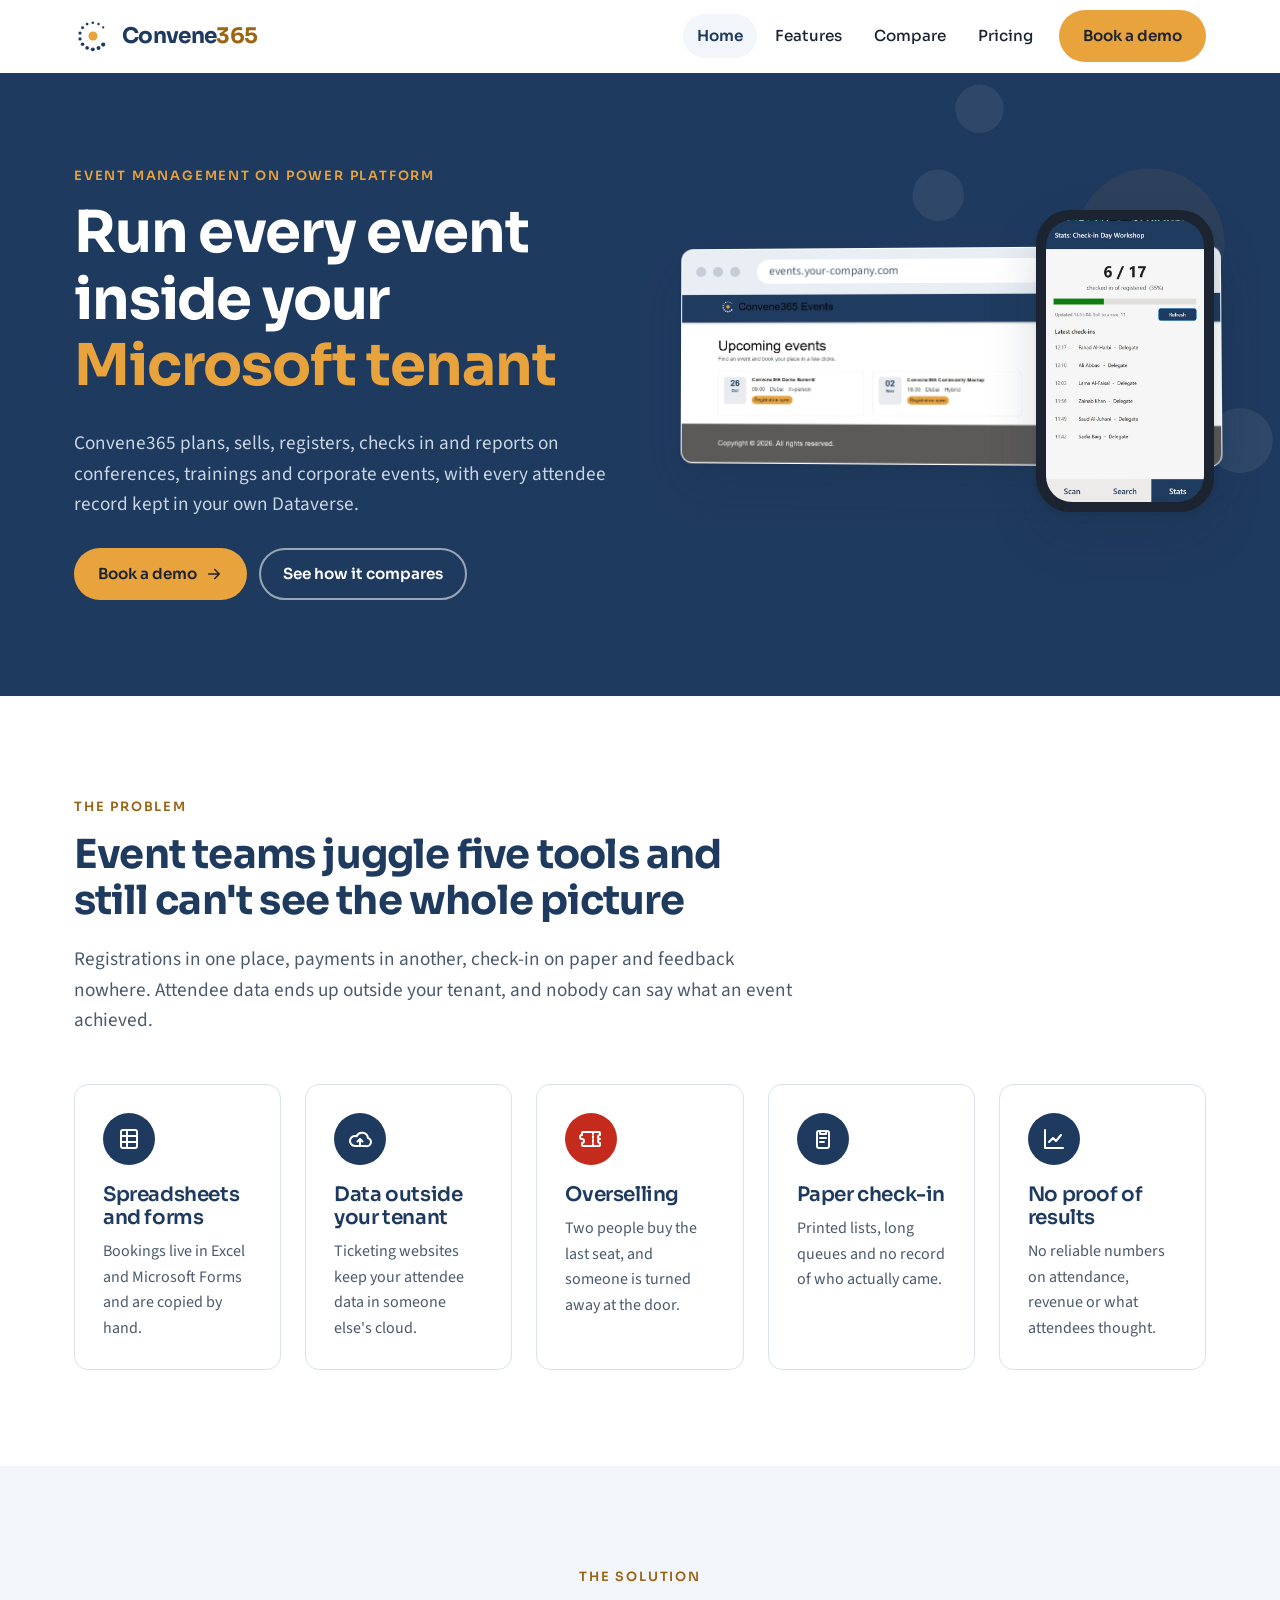
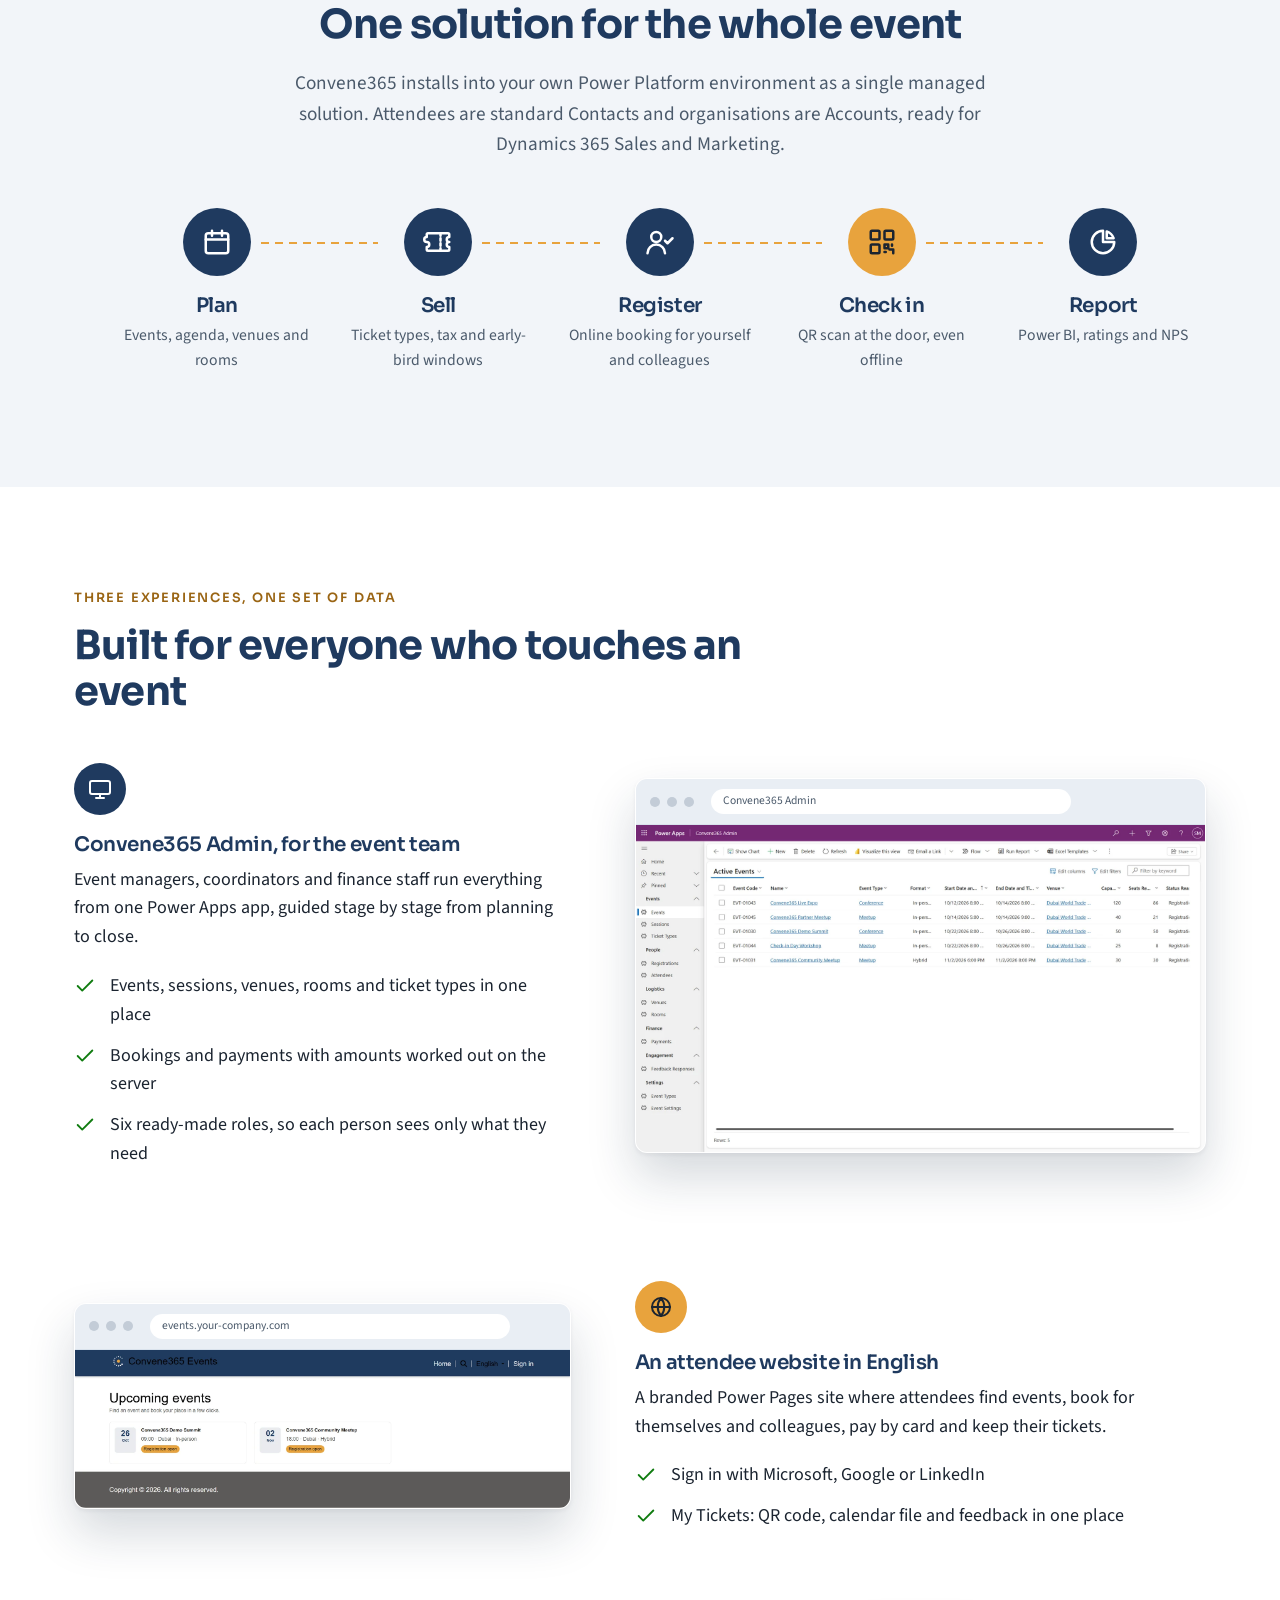
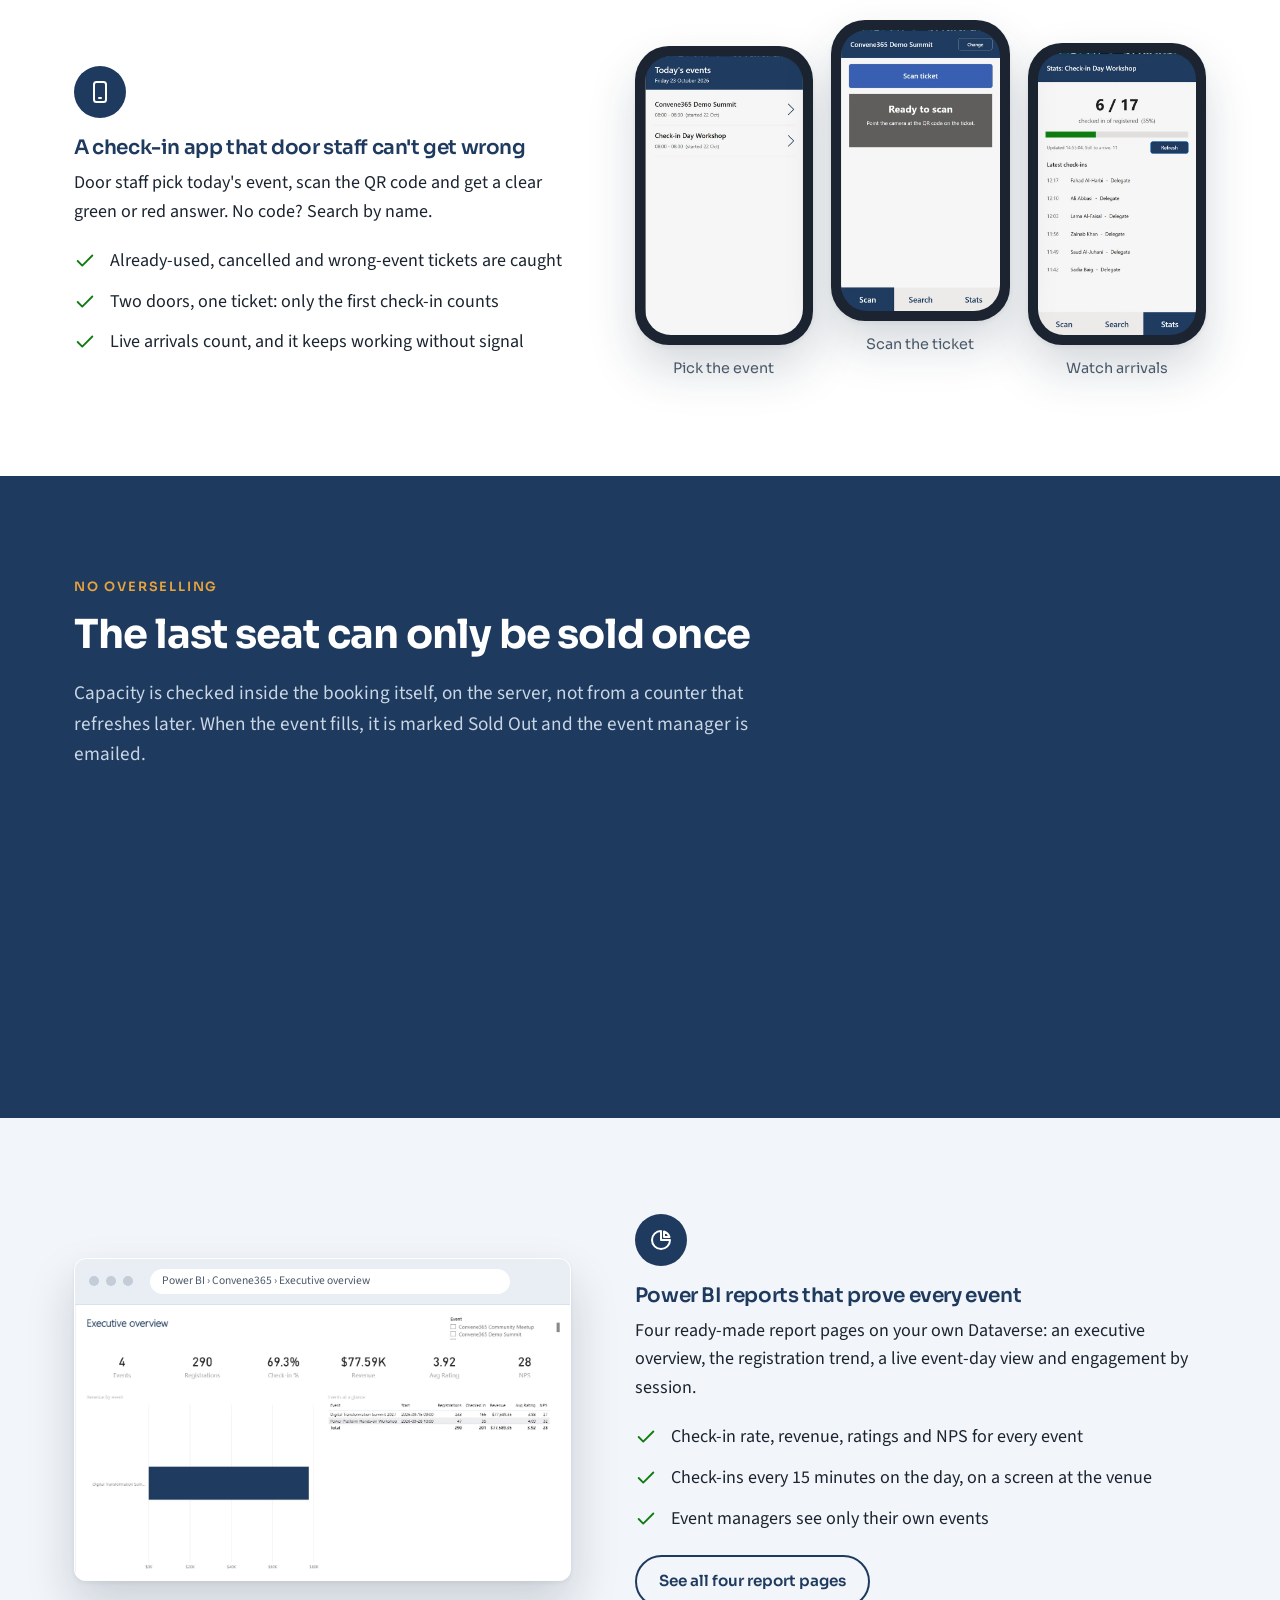
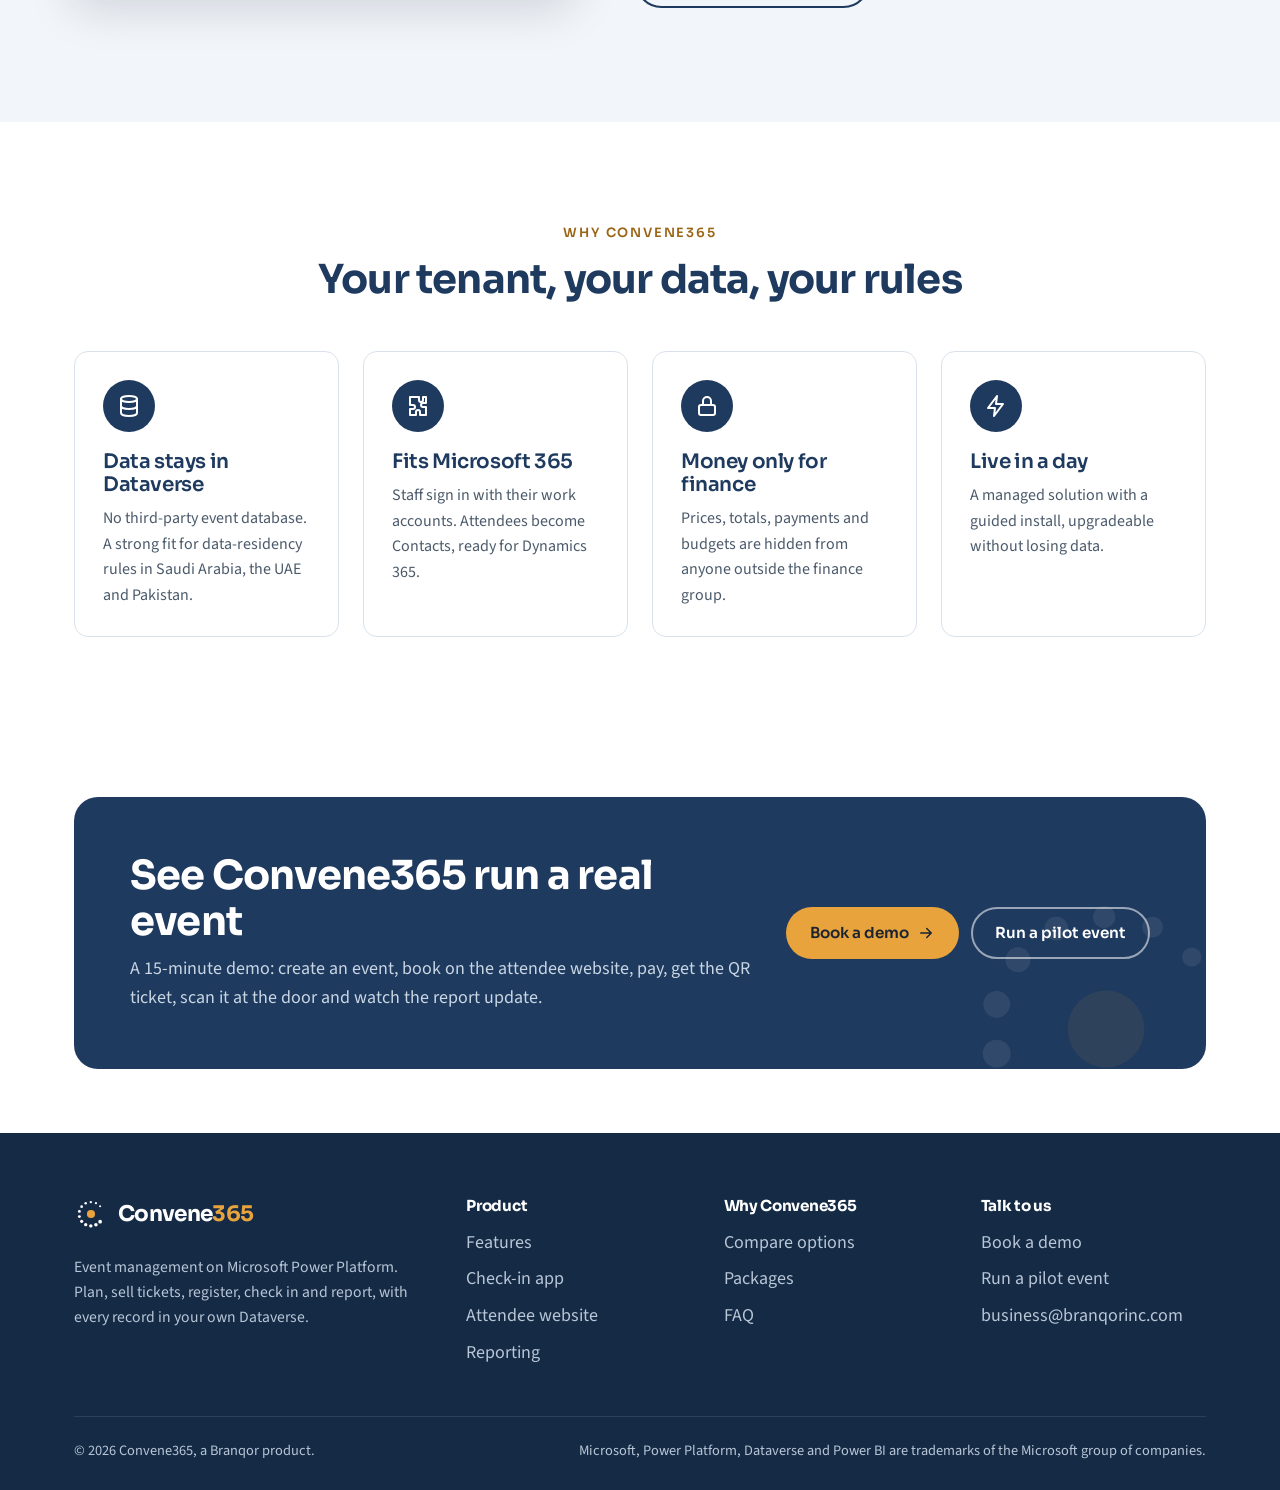
==== index.html @ 9d681a19 "Website created" ====
<!doctype html>
<html lang="en" class="no-js">
<head>
  <meta charset="utf-8">
  <meta name="viewport" content="width=device-width, initial-scale=1">
  <title>Convene365: event management inside your Microsoft tenant</title>
  <meta name="description" content="Plan, sell tickets, register, check in and report on events with Convene365, built on Microsoft Power Platform. Your data stays in your Dataverse.">
  <meta name="theme-color" content="#1F3A5F">
  <meta property="og:title" content="Convene365: event management inside your Microsoft tenant">
  <meta property="og:description" content="Plan, sell tickets, register, check in and report on events with Convene365, built on Microsoft Power Platform. Your data stays in your Dataverse.">
  <meta property="og:type" content="website">
  <meta property="og:image" content="assets/img/screens/portal-home.webp">
  <link rel="icon" href="assets/img/favicon.svg" type="image/svg+xml">
  <link rel="preconnect" href="https://fonts.googleapis.com">
  <link rel="preconnect" href="https://fonts.gstatic.com" crossorigin>
  <link href="https://fonts.googleapis.com/css2?family=Sora:wght@500;600;700&amp;family=Source+Sans+3:ital,wght@0,400;0,600;1,400&amp;display=swap" rel="stylesheet">
  <link rel="stylesheet" href="assets/css/styles.css">
</head>
<body>
  <a class="skip-link" href="#main">Skip to content</a>

  <header class="site-header">
    <div class="container header-inner">
      <a class="brand" href="index.html" aria-label="Convene365 home">
        <img src="assets/img/logo-mark.svg" alt="" width="38" height="38">
        <span class="wordmark">Convene<span>365</span></span>
      </a>
      <button class="nav-toggle" type="button" aria-expanded="false" aria-controls="site-nav" aria-label="Open menu"><svg viewBox="0 0 24 24" fill="none" stroke="currentColor" stroke-width="2" stroke-linecap="round" stroke-linejoin="round" aria-hidden="true" focusable="false"><path d="M4 7h16M4 12h16M4 17h16"/></svg></button>
      <nav class="nav" id="site-nav" aria-label="Main">
        <a href="index.html" aria-current="page">Home</a>
        <a href="features.html">Features</a>
        <a href="compare.html">Compare</a>
        <a href="pricing.html">Pricing</a>
        <a class="btn btn-primary" href="contact.html?topic=demo">Book a demo</a>
      </nav>
    </div>
  </header>

  <main id="main">
    <section class="hero">
      <div class="container hero-grid">
        <div class="reveal">
          <span class="eyebrow">Event management on Power Platform</span>
          <h1>Run every event inside your <em>Microsoft tenant</em></h1>
          <p class="lead">Convene365 plans, sells, registers, checks in and reports on conferences, trainings and corporate events, with every attendee record kept in your own Dataverse.</p>
          <div class="hero-actions">
            <a class="btn btn-primary" href="contact.html?topic=demo">Book a demo <svg viewBox="0 0 24 24" fill="none" stroke="currentColor" stroke-width="2" stroke-linecap="round" stroke-linejoin="round" aria-hidden="true" focusable="false"><path d="M5 12h14M13 6l6 6-6 6"/></svg></a>
            <a class="btn btn-ghost" href="compare.html">See how it compares</a>
          </div>
        </div>
        <div class="hero-visual reveal reveal-delay-2">
          <div class="frame-browser ">
          <div class="bar" aria-hidden="true"><i></i><i></i><i></i><span>events.your-company.com</span></div>
          <img src="assets/img/screens/portal-home.webp" alt="The Convene365 attendee website listing upcoming events with Registration open badges" width="1600" height="511" loading="eager">
        </div>
          <div class="frame-phone "><img src="assets/img/screens/checkin-stats.webp" alt="The Convene365 Check-in app showing 6 of 17 attendees checked in and the latest arrivals" width="560" height="998" loading="eager"></div>
        </div>
      </div>
    </section>

    <section class="section">
      <div class="container">
        <div class="section-head">
          <span class="eyebrow">The problem</span>
          <h2>Event teams juggle five tools and still can't see the whole picture</h2>
          <p class="lead">Registrations in one place, payments in another, check-in on paper and feedback nowhere. Attendee data ends up outside your tenant, and nobody can say what an event achieved.</p>
        </div>
        <div class="grid grid-5">
          <article class="card reveal"><span class="icon "><svg viewBox="0 0 24 24" fill="none" stroke="currentColor" stroke-width="2" stroke-linecap="round" stroke-linejoin="round" aria-hidden="true" focusable="false"><rect x="4" y="3" width="16" height="18" rx="2"/><path d="M4 9h16M4 15h16M10 3v18"/></svg></span><h3>Spreadsheets and forms</h3><p>Bookings live in Excel and Microsoft Forms and are copied by hand.</p></article>
          <article class="card reveal reveal-delay-1"><span class="icon "><svg viewBox="0 0 24 24" fill="none" stroke="currentColor" stroke-width="2" stroke-linecap="round" stroke-linejoin="round" aria-hidden="true" focusable="false"><path d="M17.5 19H7a5 5 0 1 1 1.6-9.74A6 6 0 0 1 20 11a4 4 0 0 1-2.5 8z"/><path d="M12 12v6M9.5 14.5 12 12l2.5 2.5"/></svg></span><h3>Data outside your tenant</h3><p>Ticketing websites keep your attendee data in someone else's cloud.</p></article>
          <article class="card is-alert reveal reveal-delay-2"><span class="icon "><svg viewBox="0 0 24 24" fill="none" stroke="currentColor" stroke-width="2" stroke-linecap="round" stroke-linejoin="round" aria-hidden="true" focusable="false"><path d="M3 8a2 2 0 0 0 0 4v0a2 2 0 0 1 0 4v2a1 1 0 0 0 1 1h16a1 1 0 0 0 1-1v-2a2 2 0 0 1 0-4 2 2 0 0 1 0-4V6a1 1 0 0 0-1-1H4a1 1 0 0 0-1 1z"/><path d="M14 5v14" stroke-dasharray="2 2"/></svg></span><h3>Overselling</h3><p>Two people buy the last seat, and someone is turned away at the door.</p></article>
          <article class="card reveal reveal-delay-3"><span class="icon "><svg viewBox="0 0 24 24" fill="none" stroke="currentColor" stroke-width="2" stroke-linecap="round" stroke-linejoin="round" aria-hidden="true" focusable="false"><rect x="6" y="4" width="12" height="17" rx="2"/><path d="M9 4h6v3H9zM9 11h6M9 15h4"/></svg></span><h3>Paper check-in</h3><p>Printed lists, long queues and no record of who actually came.</p></article>
          <article class="card reveal reveal-delay-4"><span class="icon "><svg viewBox="0 0 24 24" fill="none" stroke="currentColor" stroke-width="2" stroke-linecap="round" stroke-linejoin="round" aria-hidden="true" focusable="false"><path d="M3 3v18h18"/><path d="m7 15 4-4 3 3 5-6"/></svg></span><h3>No proof of results</h3><p>No reliable numbers on attendance, revenue or what attendees thought.</p></article>
        </div>
      </div>
    </section>

    <section class="section section-soft">
      <div class="container">
        <div class="section-head center">
          <span class="eyebrow">The solution</span>
          <h2>One solution for the whole event</h2>
          <p class="lead">Convene365 installs into your own Power Platform environment as a single managed solution. Attendees are standard Contacts and organisations are Accounts, ready for Dynamics 365 Sales and Marketing.</p>
        </div>
        <ol class="lifecycle">
          <li class="reveal"><span class="icon "><svg viewBox="0 0 24 24" fill="none" stroke="currentColor" stroke-width="2" stroke-linecap="round" stroke-linejoin="round" aria-hidden="true" focusable="false"><rect x="3" y="5" width="18" height="16" rx="2"/><path d="M3 10h18M8 3v4M16 3v4"/></svg></span><h3>Plan</h3><p>Events, agenda, venues and rooms</p></li>
          <li class="reveal reveal-delay-1"><span class="icon "><svg viewBox="0 0 24 24" fill="none" stroke="currentColor" stroke-width="2" stroke-linecap="round" stroke-linejoin="round" aria-hidden="true" focusable="false"><path d="M3 8a2 2 0 0 0 0 4v0a2 2 0 0 1 0 4v2a1 1 0 0 0 1 1h16a1 1 0 0 0 1-1v-2a2 2 0 0 1 0-4 2 2 0 0 1 0-4V6a1 1 0 0 0-1-1H4a1 1 0 0 0-1 1z"/><path d="M14 5v14" stroke-dasharray="2 2"/></svg></span><h3>Sell</h3><p>Ticket types, tax and early-bird windows</p></li>
          <li class="reveal reveal-delay-2"><span class="icon "><svg viewBox="0 0 24 24" fill="none" stroke="currentColor" stroke-width="2" stroke-linecap="round" stroke-linejoin="round" aria-hidden="true" focusable="false"><circle cx="9" cy="8" r="4"/><path d="M2 21a7 7 0 0 1 14 0M16 11l2 2 4-4"/></svg></span><h3>Register</h3><p>Online booking for yourself and colleagues</p></li>
          <li class="is-key reveal reveal-delay-3"><span class="icon "><svg viewBox="0 0 24 24" fill="none" stroke="currentColor" stroke-width="2" stroke-linecap="round" stroke-linejoin="round" aria-hidden="true" focusable="false"><rect x="3" y="3" width="7" height="7" rx="1"/><rect x="14" y="3" width="7" height="7" rx="1"/><rect x="3" y="14" width="7" height="7" rx="1"/><path d="M14 14h3v3h-3zM20 14v1M14 20h1M18 18h3v3"/></svg></span><h3>Check in</h3><p>QR scan at the door, even offline</p></li>
          <li class="reveal reveal-delay-4"><span class="icon "><svg viewBox="0 0 24 24" fill="none" stroke="currentColor" stroke-width="2" stroke-linecap="round" stroke-linejoin="round" aria-hidden="true" focusable="false"><path d="M21 12A9 9 0 1 1 12 3v9z"/><path d="M15 3.5A9 9 0 0 1 20.5 9H15z"/></svg></span><h3>Report</h3><p>Power BI, ratings and NPS</p></li>
        </ol>
      </div>
    </section>

    <section class="section">
      <div class="container">
        <div class="section-head">
          <span class="eyebrow">Three experiences, one set of data</span>
          <h2>Built for everyone who touches an event</h2>
        </div>

        <div class="split">
          <div class="reveal">
            <span class="icon "><svg viewBox="0 0 24 24" fill="none" stroke="currentColor" stroke-width="2" stroke-linecap="round" stroke-linejoin="round" aria-hidden="true" focusable="false"><rect x="2" y="4" width="20" height="13" rx="2"/><path d="M8 21h8M12 17v4"/></svg></span>
            <h3>Convene365 Admin, for the event team</h3>
            <p>Event managers, coordinators and finance staff run everything from one Power Apps app, guided stage by stage from planning to close.</p>
            <ul class="checks"><li><svg viewBox="0 0 24 24" fill="none" stroke="currentColor" stroke-width="2" stroke-linecap="round" stroke-linejoin="round" aria-hidden="true" focusable="false"><path d="M20 6 9 17l-5-5"/></svg><span>Events, sessions, venues, rooms and ticket types in one place</span></li><li><svg viewBox="0 0 24 24" fill="none" stroke="currentColor" stroke-width="2" stroke-linecap="round" stroke-linejoin="round" aria-hidden="true" focusable="false"><path d="M20 6 9 17l-5-5"/></svg><span>Bookings and payments with amounts worked out on the server</span></li><li><svg viewBox="0 0 24 24" fill="none" stroke="currentColor" stroke-width="2" stroke-linecap="round" stroke-linejoin="round" aria-hidden="true" focusable="false"><path d="M20 6 9 17l-5-5"/></svg><span>Six ready-made roles, so each person sees only what they need</span></li></ul>
          </div>
          <div class="reveal reveal-delay-2">
            <div class="frame-browser ">
          <div class="bar" aria-hidden="true"><i></i><i></i><i></i><span>Convene365 Admin</span></div>
          <img src="assets/img/screens/admin-events.webp" alt="The Convene365 Admin app listing active events with capacity and seats remaining" width="1600" height="920" loading="lazy">
        </div>
          </div>
        </div>

        <div class="split reverse">
          <div class="reveal">
            <span class="icon amber"><svg viewBox="0 0 24 24" fill="none" stroke="currentColor" stroke-width="2" stroke-linecap="round" stroke-linejoin="round" aria-hidden="true" focusable="false"><circle cx="12" cy="12" r="9"/><path d="M3 12h18M12 3a14 14 0 0 1 0 18M12 3a14 14 0 0 0 0 18"/></svg></span>
            <h3>An attendee website in English</h3>
            <p>A branded Power Pages site where attendees find events, book for themselves and colleagues, pay by card and keep their tickets.</p>
            <ul class="checks"><li><svg viewBox="0 0 24 24" fill="none" stroke="currentColor" stroke-width="2" stroke-linecap="round" stroke-linejoin="round" aria-hidden="true" focusable="false"><path d="M20 6 9 17l-5-5"/></svg><span>Sign in with Microsoft, Google or LinkedIn</span></li><li><svg viewBox="0 0 24 24" fill="none" stroke="currentColor" stroke-width="2" stroke-linecap="round" stroke-linejoin="round" aria-hidden="true" focusable="false"><path d="M20 6 9 17l-5-5"/></svg><span>My Tickets: QR code, calendar file and feedback in one place</span></li></ul>
          </div>
          <div class="reveal reveal-delay-2">
            <div class="frame-browser ">
          <div class="bar" aria-hidden="true"><i></i><i></i><i></i><span>events.your-company.com</span></div>
          <img src="assets/img/screens/portal-home.webp" alt="The attendee website home page listing the Convene365 Demo Summit and Community Meetup" width="1600" height="511" loading="lazy">
        </div>
          </div>
        </div>

        <div class="split">
          <div class="reveal">
            <span class="icon "><svg viewBox="0 0 24 24" fill="none" stroke="currentColor" stroke-width="2" stroke-linecap="round" stroke-linejoin="round" aria-hidden="true" focusable="false"><rect x="6" y="2" width="12" height="20" rx="2.5"/><path d="M11 18h2"/></svg></span>
            <h3>A check-in app that door staff can't get wrong</h3>
            <p>Door staff pick today's event, scan the QR code and get a clear green or red answer. No code? Search by name.</p>
            <ul class="checks"><li><svg viewBox="0 0 24 24" fill="none" stroke="currentColor" stroke-width="2" stroke-linecap="round" stroke-linejoin="round" aria-hidden="true" focusable="false"><path d="M20 6 9 17l-5-5"/></svg><span>Already-used, cancelled and wrong-event tickets are caught</span></li><li><svg viewBox="0 0 24 24" fill="none" stroke="currentColor" stroke-width="2" stroke-linecap="round" stroke-linejoin="round" aria-hidden="true" focusable="false"><path d="M20 6 9 17l-5-5"/></svg><span>Two doors, one ticket: only the first check-in counts</span></li><li><svg viewBox="0 0 24 24" fill="none" stroke="currentColor" stroke-width="2" stroke-linecap="round" stroke-linejoin="round" aria-hidden="true" focusable="false"><path d="M20 6 9 17l-5-5"/></svg><span>Live arrivals count, and it keeps working without signal</span></li></ul>
          </div>
          <div class="phones reveal reveal-delay-2">
            <figure><div class="frame-phone "><img src="assets/img/screens/checkin-events.webp" alt="Choosing today's event in the Check-in app" width="560" height="987" loading="lazy"></div><figcaption>Pick the event</figcaption></figure>
            <figure><div class="frame-phone "><img src="assets/img/screens/checkin-scan.webp" alt="The Check-in app ready to scan a ticket" width="560" height="995" loading="lazy"></div><figcaption>Scan the ticket</figcaption></figure>
            <figure><div class="frame-phone "><img src="assets/img/screens/checkin-stats.webp" alt="Live check-in statistics in the Check-in app" width="560" height="998" loading="lazy"></div><figcaption>Watch arrivals</figcaption></figure>
          </div>
        </div>
      </div>
    </section>

    <section class="section section-dark">
      <div class="container">
        <div class="section-head">
          <span class="eyebrow">No overselling</span>
          <h2>The last seat can only be sold once</h2>
          <p class="lead">Capacity is checked inside the booking itself, on the server, not from a counter that refreshes later. When the event fills, it is marked Sold Out and the event manager is emailed.</p>
        </div>
        <div class="proof reveal">
          <div class="stat-box stat-in"><span class="num">8</span><span class="lbl">people booking the same last seat at once</span></div>
          <div class="proof-arrow" aria-hidden="true"><svg viewBox="0 0 24 24" fill="none" stroke="currentColor" stroke-width="2" stroke-linecap="round" stroke-linejoin="round" aria-hidden="true" focusable="false"><path d="M5 12h14M13 6l6 6-6 6"/></svg></div>
          <div class="stat-box stat-out"><span class="num">1</span><span class="lbl">booking accepted. The other seven see "Sold out"</span></div>
          <div>
            <ul class="checks"><li><svg viewBox="0 0 24 24" fill="none" stroke="currentColor" stroke-width="2" stroke-linecap="round" stroke-linejoin="round" aria-hidden="true" focusable="false"><path d="M20 6 9 17l-5-5"/></svg><span>Event capacity and ticket-type limits both apply</span></li><li><svg viewBox="0 0 24 24" fill="none" stroke="currentColor" stroke-width="2" stroke-linecap="round" stroke-linejoin="round" aria-hidden="true" focusable="false"><path d="M20 6 9 17l-5-5"/></svg><span>Prices are calculated on the server, never in the browser</span></li><li><svg viewBox="0 0 24 24" fill="none" stroke="currentColor" stroke-width="2" stroke-linecap="round" stroke-linejoin="round" aria-hidden="true" focusable="false"><path d="M20 6 9 17l-5-5"/></svg><span>Card payments are confirmed with Stripe before a booking is</span></li></ul>
            <p class="note">Tested live: 8 parallel bookings for a one-seat event, 4 rounds, exactly 1 accepted each round.</p>
          </div>
        </div>
      </div>
    </section>

    <section class="section section-soft">
      <div class="container">
        <div class="split reverse">
          <div class="reveal">
            <span class="icon"><svg viewBox="0 0 24 24" fill="none" stroke="currentColor" stroke-width="2" stroke-linecap="round" stroke-linejoin="round" aria-hidden="true" focusable="false"><path d="M21 12A9 9 0 1 1 12 3v9z"/><path d="M15 3.5A9 9 0 0 1 20.5 9H15z"/></svg></span>
            <h3>Power BI reports that prove every event</h3>
            <p>Four ready-made report pages on your own Dataverse: an executive overview, the registration trend, a live event-day view and engagement by session.</p>
            <ul class="checks"><li><svg viewBox="0 0 24 24" fill="none" stroke="currentColor" stroke-width="2" stroke-linecap="round" stroke-linejoin="round" aria-hidden="true" focusable="false"><path d="M20 6 9 17l-5-5"/></svg><span>Check-in rate, revenue, ratings and NPS for every event</span></li><li><svg viewBox="0 0 24 24" fill="none" stroke="currentColor" stroke-width="2" stroke-linecap="round" stroke-linejoin="round" aria-hidden="true" focusable="false"><path d="M20 6 9 17l-5-5"/></svg><span>Check-ins every 15 minutes on the day, on a screen at the venue</span></li><li><svg viewBox="0 0 24 24" fill="none" stroke="currentColor" stroke-width="2" stroke-linecap="round" stroke-linejoin="round" aria-hidden="true" focusable="false"><path d="M20 6 9 17l-5-5"/></svg><span>Event managers see only their own events</span></li></ul>
            <p style="margin-top:22px"><a class="btn btn-outline" href="features.html#reporting">See all four report pages</a></p>
          </div>
          <div class="reveal reveal-delay-2">
            <div class="frame-browser">
              <div class="bar" aria-hidden="true"><i></i><i></i><i></i><span>Power BI › Convene365 › Executive overview</span></div>
              <img src="assets/img/screens/pbi-overview.webp" alt="Power BI executive overview: 4 events, 290 registrations, 69.3% checked in, $77.59K revenue, average rating 3.92 and NPS 28" width="1350" height="751" loading="lazy">
            </div>
          </div>
        </div>
      </div>
    </section>

    <section class="section">
      <div class="container">
        <div class="section-head center">
          <span class="eyebrow">Why Convene365</span>
          <h2>Your tenant, your data, your rules</h2>
        </div>
        <div class="grid grid-4">
          <article class="card reveal"><span class="icon "><svg viewBox="0 0 24 24" fill="none" stroke="currentColor" stroke-width="2" stroke-linecap="round" stroke-linejoin="round" aria-hidden="true" focusable="false"><ellipse cx="12" cy="5" rx="8" ry="3"/><path d="M4 5v14c0 1.7 3.6 3 8 3s8-1.3 8-3V5M4 12c0 1.7 3.6 3 8 3s8-1.3 8-3"/></svg></span><h3>Data stays in Dataverse</h3><p>No third-party event database. A strong fit for data-residency rules in Saudi Arabia, the UAE and Pakistan.</p></article>
          <article class="card reveal reveal-delay-1"><span class="icon "><svg viewBox="0 0 24 24" fill="none" stroke="currentColor" stroke-width="2" stroke-linecap="round" stroke-linejoin="round" aria-hidden="true" focusable="false"><path d="M9 3h4v3a2 2 0 1 0 4 0V3h3v6h-3a2 2 0 1 0 0 4h3v8h-6v-3a2 2 0 1 0-4 0v3H4v-6h3a2 2 0 1 0 0-4H4V3z"/></svg></span><h3>Fits Microsoft 365</h3><p>Staff sign in with their work accounts. Attendees become Contacts, ready for Dynamics 365.</p></article>
          <article class="card reveal reveal-delay-2"><span class="icon "><svg viewBox="0 0 24 24" fill="none" stroke="currentColor" stroke-width="2" stroke-linecap="round" stroke-linejoin="round" aria-hidden="true" focusable="false"><rect x="4" y="11" width="16" height="10" rx="2"/><path d="M8 11V7a4 4 0 0 1 8 0v4"/></svg></span><h3>Money only for finance</h3><p>Prices, totals, payments and budgets are hidden from anyone outside the finance group.</p></article>
          <article class="card reveal reveal-delay-3"><span class="icon "><svg viewBox="0 0 24 24" fill="none" stroke="currentColor" stroke-width="2" stroke-linecap="round" stroke-linejoin="round" aria-hidden="true" focusable="false"><path d="M13 2 4 14h7l-1 8 9-12h-7z"/></svg></span><h3>Live in a day</h3><p>A managed solution with a guided install, upgradeable without losing data.</p></article>
        </div>
      </div>
    </section>

    <section class="section-sm">
      <div class="container">
        <div class="cta-band reveal">
          <div>
            <h2>See Convene365 run a real event</h2>
            <p>A 15-minute demo: create an event, book on the attendee website, pay, get the QR ticket, scan it at the door and watch the report update.</p>
          </div>
          <div class="actions">
            <a class="btn btn-primary" href="contact.html?topic=demo">Book a demo <svg viewBox="0 0 24 24" fill="none" stroke="currentColor" stroke-width="2" stroke-linecap="round" stroke-linejoin="round" aria-hidden="true" focusable="false"><path d="M5 12h14M13 6l6 6-6 6"/></svg></a>
            <a class="btn btn-ghost" href="contact.html?topic=pilot">Run a pilot event</a>
          </div>
        </div>
      </div>
    </section>

  </main>

  <footer class="site-footer">
    <div class="container">
      <div class="footer-grid">
        <div>
          <a class="brand" href="index.html" aria-label="Convene365 home">
            <img src="assets/img/logo-mark-reversed.svg" alt="" width="34" height="34">
            <span class="wordmark">Convene<span>365</span></span>
          </a>
          <p>Event management on Microsoft Power Platform. Plan, sell tickets, register, check in and report, with every record in your own Dataverse.</p>
        </div>
        <div>
          <h4>Product</h4>
          <ul>
            <li><a href="features.html">Features</a></li>
            <li><a href="features.html#check-in">Check-in app</a></li>
            <li><a href="features.html#website">Attendee website</a></li>
            <li><a href="features.html#reporting">Reporting</a></li>
          </ul>
        </div>
        <div>
          <h4>Why Convene365</h4>
          <ul>
            <li><a href="compare.html">Compare options</a></li>
            <li><a href="pricing.html">Packages</a></li>
            <li><a href="pricing.html#faq">FAQ</a></li>
          </ul>
        </div>
        <div>
          <h4>Talk to us</h4>
          <ul>
            <li><a href="contact.html?topic=demo">Book a demo</a></li>
            <li><a href="contact.html?topic=pilot">Run a pilot event</a></li>
            <li><a href="contact.html" data-contact-email>Email us</a></li>
          </ul>
        </div>
      </div>
      <div class="footer-bottom">
        <span>&copy; <span data-year>2026</span> Convene365, a <a href="https://branqorinc.com" rel="noopener">Branqor</a> product.</span>
        <span>Microsoft, Power Platform, Dataverse and Power BI are trademarks of the Microsoft group of companies.</span>
      </div>
    </div>
  </footer>

  <script src="assets/js/main.js" defer></script>
</body>
</html>
---- assets/css/styles.css ----
/* Convene365 marketing site
   Brand: navy #1F3A5F, amber #E8A33D. Headings and wordmark in Sora, body in Source Sans 3. */

:root {
  --navy: #1F3A5F;
  --navy-900: #142A45;
  --navy-700: #2B4C75;
  --amber: #E8A33D;
  --amber-700: #9A6514;      /* amber dark enough for text on white */
  --amber-100: #FDF3E2;
  --steel: #2E6F95;
  --ink: #1B2430;
  --muted: #4B5A6B;
  --line: #D9E2EC;
  --soft: #F2F5F9;
  --white: #FFFFFF;
  --green: #107C10;
  --red: #C42B1C;

  --font-head: "Sora", "Segoe UI", system-ui, sans-serif;
  --font-body: "Source Sans 3", "Segoe UI", system-ui, sans-serif;

  --radius: 14px;
  --radius-sm: 8px;
  --shadow: 0 1px 2px rgba(27, 36, 48, .06), 0 8px 24px rgba(27, 36, 48, .08);
  --shadow-lg: 0 2px 4px rgba(27, 36, 48, .06), 0 24px 48px rgba(20, 42, 69, .18);
  --container: 1180px;
  --gutter: 24px;
}

*, *::before, *::after { box-sizing: border-box; }
html { scroll-behavior: smooth; -webkit-text-size-adjust: 100%; }
body {
  margin: 0;
  font-family: var(--font-body);
  font-size: 18px;
  line-height: 1.6;
  color: var(--ink);
  background: var(--white);
  overflow-x: hidden;
}
img { max-width: 100%; height: auto; display: block; }
a { color: var(--steel); }
a:hover { color: var(--navy); }
h1, h2, h3, h4 { font-family: var(--font-head); color: var(--navy); line-height: 1.15; margin: 0 0 .5em; letter-spacing: -0.02em; }
h1 { font-size: clamp(2.2rem, 4.6vw, 3.6rem); font-weight: 700; }
h2 { font-size: clamp(1.75rem, 3.2vw, 2.5rem); font-weight: 700; }
h3 { font-size: 1.25rem; font-weight: 600; }
p { margin: 0 0 1em; }
ul { margin: 0; padding: 0; }
:focus-visible { outline: 3px solid var(--amber); outline-offset: 3px; border-radius: 4px; }

.container { width: 100%; max-width: var(--container); margin: 0 auto; padding: 0 var(--gutter); }
.skip-link { position: absolute; left: -999px; top: 8px; background: var(--amber); color: var(--ink); padding: 8px 14px; border-radius: 6px; z-index: 100; font-weight: 600; }
.skip-link:focus { left: 12px; }
.visually-hidden { position: absolute !important; width: 1px; height: 1px; overflow: hidden; clip: rect(0 0 0 0); white-space: nowrap; }

/* ---------- buttons ---------- */
.btn {
  display: inline-flex; align-items: center; justify-content: center; gap: 8px;
  min-height: 48px; padding: 12px 22px; border-radius: 999px;
  font-family: var(--font-head); font-weight: 600; font-size: .95rem;
  text-decoration: none; border: 2px solid transparent; cursor: pointer;
  transition: transform .15s ease, background-color .15s ease, color .15s ease, border-color .15s ease;
}
.btn:hover { transform: translateY(-1px); }
.btn-primary { background: var(--amber); color: var(--ink); }
.btn-primary:hover { background: #F0B45A; color: var(--ink); }
.btn-dark { background: var(--navy); color: var(--white); }
.btn-dark:hover { background: var(--navy-700); color: var(--white); }
.btn-ghost { border-color: rgba(255,255,255,.55); color: var(--white); }
.btn-ghost:hover { border-color: var(--white); color: var(--white); background: rgba(255,255,255,.08); }
.btn-outline { border-color: var(--navy); color: var(--navy); }
.btn-outline:hover { background: var(--navy); color: var(--white); }
.btn svg { width: 18px; height: 18px; }

/* ---------- header ---------- */
.site-header {
  position: sticky; top: 0; z-index: 50;
  background: rgba(255,255,255,.92); backdrop-filter: saturate(160%) blur(10px);
  border-bottom: 1px solid transparent; transition: border-color .2s ease, box-shadow .2s ease;
}
.site-header.is-scrolled { border-bottom-color: var(--line); box-shadow: 0 4px 16px rgba(27,36,48,.06); }
.header-inner { display: flex; align-items: center; justify-content: space-between; gap: 16px; min-height: 72px; }
.brand { display: inline-flex; align-items: center; gap: 10px; text-decoration: none; }
.brand img { width: 38px; height: 38px; }
.wordmark { font-family: var(--font-head); font-weight: 700; font-size: 1.35rem; color: var(--navy); letter-spacing: -0.03em; }
.wordmark span { color: var(--amber-700); }
.on-dark .wordmark, .site-footer .wordmark { color: var(--white); }
.on-dark .wordmark span, .site-footer .wordmark span { color: var(--amber); }

.nav { display: flex; align-items: center; gap: 4px; }
.nav a:not(.btn) {
  font-family: var(--font-head); font-size: .95rem; font-weight: 500; color: var(--ink);
  text-decoration: none; padding: 10px 14px; border-radius: 999px;
}
.nav a:not(.btn):hover { background: var(--soft); color: var(--navy); }
.nav a:not(.btn)[aria-current="page"] { color: var(--navy); background: var(--soft); font-weight: 600; }
.nav .btn { margin-left: 8px; }
.nav-toggle {
  display: none; width: 48px; height: 48px; border-radius: 12px; border: 1px solid var(--line);
  background: var(--white); align-items: center; justify-content: center; cursor: pointer; color: var(--navy);
}
.nav-toggle svg { width: 24px; height: 24px; }

@media (max-width: 900px) {
  .nav-toggle { display: inline-flex; }
  .nav {
    position: absolute; top: 72px; left: 0; right: 0; flex-direction: column; align-items: stretch; gap: 2px;
    background: var(--white); padding: 12px var(--gutter) 20px; border-bottom: 1px solid var(--line);
    box-shadow: 0 16px 24px rgba(27,36,48,.08); display: none;
  }
  .nav.is-open { display: flex; }
  .nav a:not(.btn) { padding: 12px 14px; }
  .nav .btn { margin: 8px 0 0; }
}

/* ---------- sections ---------- */
.section { padding: 96px 0; }
.section-sm { padding: 64px 0; }
.section-soft { background: var(--soft); }
.section-dark { background: var(--navy); color: #E4EBF3; }
.section-dark h2, .section-dark h3 { color: var(--white); }
.eyebrow {
  display: inline-block; font-family: var(--font-head); font-size: .8rem; font-weight: 600;
  letter-spacing: .14em; text-transform: uppercase; color: var(--amber-700); margin-bottom: 14px;
}
.section-dark .eyebrow, .hero .eyebrow, .page-hero .eyebrow { color: var(--amber); }
.section-head { max-width: 720px; margin-bottom: 48px; }
.section-head.center { margin-left: auto; margin-right: auto; text-align: center; }
.lead { font-size: 1.2rem; color: var(--muted); }
.section-dark .lead { color: #C9D6E4; }

/* ---------- hero ---------- */
.hero {
  position: relative; overflow: hidden; background: var(--navy); color: #DCE5F0;
  padding: 88px 0 72px;
}
.hero::before {
  content: ""; position: absolute; right: -180px; top: -140px; width: 620px; height: 620px;
  background: url("../img/logo-mark-reversed.svg") center / contain no-repeat; opacity: .07; pointer-events: none;
}
.hero-grid { display: grid; grid-template-columns: minmax(0, 1.05fr) minmax(0, 1fr); gap: 56px; align-items: center; }
.hero h1 { color: var(--white); }
.hero h1 em { font-style: normal; color: var(--amber); }
.hero .lead { color: #C9D6E4; max-width: 560px; }
.hero-actions { display: flex; flex-wrap: wrap; gap: 12px; margin: 28px 0 24px; }
.hero-visual { position: relative; padding-bottom: 72px; }
.hero-visual .frame-browser { transform: perspective(1600px) rotateY(-6deg) rotateX(2deg); transform-origin: left center; }
.hero-visual .frame-phone { position: absolute; right: -8px; bottom: 24px; width: 34%; max-width: 210px; }
.hero-band { position: relative; background: var(--navy-900); padding: 22px 0; margin-top: 8px; }
.hero-band ul { list-style: none; display: flex; flex-wrap: wrap; justify-content: space-between; gap: 12px 28px; }
.hero-band li { font-family: var(--font-head); font-size: .9rem; color: #C9D6E4; display: flex; align-items: center; gap: 10px; }
.hero-band strong { color: var(--white); font-weight: 600; }

@media (max-width: 960px) {
  .hero-grid { grid-template-columns: 1fr; gap: 40px; }
  .hero { padding-bottom: 24px; }
  .hero-visual .frame-browser { transform: none; }
  .hero-visual .frame-phone { right: 4px; width: 30%; }
}

.page-hero { background: var(--navy); color: #DCE5F0; padding: 80px 0 72px; position: relative; overflow: hidden; }
.page-hero::before {
  content: ""; position: absolute; right: -120px; top: -160px; width: 480px; height: 480px;
  background: url("../img/logo-mark-reversed.svg") center / contain no-repeat; opacity: .07;
}
.page-hero h1 { color: var(--white); max-width: 820px; }
.page-hero .lead { color: #C9D6E4; max-width: 720px; margin: 0; }

/* ---------- device frames ---------- */
.frame-browser {
  border-radius: 12px; overflow: hidden; background: var(--white); box-shadow: var(--shadow-lg);
  border: 1px solid rgba(255,255,255,.12);
}
.frame-browser .bar {
  display: flex; align-items: center; gap: 7px; padding: 10px 14px; background: #E9EEF4; border-bottom: 1px solid var(--line);
}
.frame-browser .bar i { width: 10px; height: 10px; border-radius: 50%; background: #C3CCD7; display: block; }
.frame-browser .bar span {
  margin-left: 10px; flex: 1; max-width: 360px; font-size: .72rem; color: var(--muted); background: var(--white);
  border-radius: 999px; padding: 3px 12px; white-space: nowrap; overflow: hidden; text-overflow: ellipsis; font-family: var(--font-body);
}
.frame-phone {
  border-radius: 34px; background: var(--ink); padding: 10px; box-shadow: var(--shadow-lg);
}
.frame-phone img { border-radius: 26px; width: 100%; }

/* ---------- cards & grids ---------- */
.grid { display: grid; gap: 24px; }
.grid-2 { grid-template-columns: repeat(2, minmax(0, 1fr)); }
.grid-3 { grid-template-columns: repeat(3, minmax(0, 1fr)); }
.grid-4 { grid-template-columns: repeat(4, minmax(0, 1fr)); }
.grid-5 { grid-template-columns: repeat(5, minmax(0, 1fr)); }
@media (max-width: 1080px) { .grid-5 { grid-template-columns: repeat(3, minmax(0, 1fr)); } .grid-4 { grid-template-columns: repeat(2, minmax(0, 1fr)); } }
@media (max-width: 820px) { .grid-3, .grid-5 { grid-template-columns: repeat(2, minmax(0, 1fr)); } }
@media (max-width: 600px) { .grid-2, .grid-3, .grid-4, .grid-5 { grid-template-columns: 1fr; } }

.card {
  background: var(--white); border: 1px solid var(--line); border-radius: var(--radius); padding: 28px;
  transition: transform .2s ease, box-shadow .2s ease;
}
.card:hover { transform: translateY(-3px); box-shadow: var(--shadow); }
.card p { color: var(--muted); margin: 0; font-size: 1rem; }
.section-soft .card { border-color: transparent; }
.card.is-alert .icon { background: var(--red); }

.icon {
  width: 52px; height: 52px; border-radius: 50%; background: var(--navy); color: var(--white);
  display: inline-flex; align-items: center; justify-content: center; margin-bottom: 18px; flex: none;
}
.icon svg { width: 24px; height: 24px; }
.icon.amber { background: var(--amber); color: var(--ink); }
.icon.soft { background: var(--amber-100); color: var(--amber-700); }

/* lifecycle */
.lifecycle { list-style: none; display: grid; grid-template-columns: repeat(5, minmax(0, 1fr)); gap: 16px; counter-reset: step; }
.lifecycle li { position: relative; text-align: center; padding: 0 6px; }
.lifecycle li:not(:last-child)::after {
  content: ""; position: absolute; top: 34px; left: calc(50% + 44px); right: calc(-50% + 44px); height: 2px;
  background: repeating-linear-gradient(90deg, var(--amber) 0 8px, transparent 8px 14px);
}
.lifecycle .icon { width: 68px; height: 68px; }
.lifecycle .icon svg { width: 30px; height: 30px; }
.lifecycle h3 { margin-bottom: 6px; }
.lifecycle p { color: var(--muted); font-size: .98rem; margin: 0; }
.lifecycle li.is-key .icon { background: var(--amber); color: var(--ink); }
@media (max-width: 900px) {
  .lifecycle { grid-template-columns: 1fr; gap: 20px; }
  .lifecycle li { display: grid; grid-template-columns: 68px 1fr; gap: 0 18px; text-align: left; align-items: center; }
  .lifecycle li .icon { grid-row: span 2; margin: 0; }
  .lifecycle li:not(:last-child)::after { display: none; }
}

/* split feature rows */
.split { display: grid; grid-template-columns: minmax(0, 1fr) minmax(0, 1.15fr); gap: 64px; align-items: center; }
.split.reverse > :first-child { order: 2; }
.split + .split { margin-top: 112px; }
@media (max-width: 900px) { .split { grid-template-columns: 1fr; gap: 36px; } .split.reverse > :first-child { order: 0; } .split + .split { margin-top: 80px; } }
.checks { list-style: none; display: grid; gap: 12px; margin-top: 20px; }
.checks li { display: grid; grid-template-columns: 24px 1fr; gap: 12px; align-items: start; }
.checks svg { width: 22px; height: 22px; color: var(--green); margin-top: 3px; }
.section-dark .checks svg { color: var(--amber); }

.phones { display: grid; grid-template-columns: repeat(3, minmax(0, 1fr)); gap: 18px; align-items: end; }
.phones figure { margin: 0; }
.phones figure:nth-child(2) { transform: translateY(-24px); }
.phones figcaption { text-align: center; font-size: .9rem; color: var(--muted); margin-top: 12px; font-family: var(--font-head); }
@media (max-width: 600px) { .phones { grid-template-columns: repeat(3, minmax(0, 1fr)); gap: 10px; } .phones .frame-phone { padding: 6px; border-radius: 22px; } .phones .frame-phone img { border-radius: 17px; } }

/* stat proof */
.proof { display: grid; grid-template-columns: auto auto auto minmax(0, 1fr); gap: 28px; align-items: center; }
.stat-box { border-radius: var(--radius); padding: 28px 34px; text-align: center; min-width: 200px; }
.stat-box .num { font-family: var(--font-head); font-size: 4.5rem; font-weight: 700; line-height: 1; display: block; }
.stat-box .lbl { font-size: 1rem; display: block; margin-top: 10px; max-width: 180px; margin-left: auto; margin-right: auto; }
.stat-in { background: rgba(255,255,255,.08); color: var(--white); }
.stat-out { background: var(--green); color: var(--white); }
.proof-arrow { color: var(--amber); }
.proof-arrow svg { width: 44px; height: 44px; }
@media (max-width: 960px) { .proof { grid-template-columns: 1fr; text-align: center; } .proof-arrow { transform: rotate(90deg); justify-self: center; } .stat-box { justify-self: center; } }

/* KPI tiles */
.kpis { display: grid; grid-template-columns: repeat(3, minmax(0, 1fr)); gap: 16px; }
.kpi { background: var(--white); border-radius: var(--radius); padding: 22px; border: 1px solid var(--line); }
.kpi .num { font-family: var(--font-head); font-size: 2rem; font-weight: 700; color: var(--navy); display: block; line-height: 1.1; }
.kpi .lbl { color: var(--muted); font-size: .95rem; }
.kpi.is-key { background: var(--navy); border-color: var(--navy); }
.kpi.is-key .num { color: var(--amber); }
.kpi.is-key .lbl { color: #C9D6E4; }
.note { font-size: .88rem; color: var(--muted); font-style: italic; margin-top: 14px; }
.section-dark .note { color: #A9B9CB; }
@media (max-width: 600px) { .kpis { grid-template-columns: repeat(2, minmax(0, 1fr)); } }

/* CTA band */
.cta-band { background: var(--navy); border-radius: 24px; padding: 56px; display: grid; grid-template-columns: minmax(0, 1fr) auto; gap: 32px; align-items: center; position: relative; overflow: hidden; }
.cta-band::after { content: ""; position: absolute; right: -60px; bottom: -120px; width: 320px; height: 320px; background: url("../img/logo-mark-reversed.svg") center / contain no-repeat; opacity: .08; }
.cta-band h2 { color: var(--white); margin-bottom: 10px; }
.cta-band p { color: #C9D6E4; margin: 0; max-width: 620px; }
.cta-band .actions { display: flex; flex-wrap: wrap; gap: 12px; position: relative; z-index: 1; }
@media (max-width: 820px) { .cta-band { grid-template-columns: 1fr; padding: 36px 24px; } }

/* ---------- compare ---------- */
.compare-controls { display: flex; flex-wrap: wrap; gap: 10px; align-items: center; margin-bottom: 24px; }
.compare-controls .label { font-family: var(--font-head); font-weight: 600; color: var(--navy); margin-right: 6px; }
.chip {
  display: inline-flex; align-items: center; gap: 8px; min-height: 44px; padding: 8px 16px; border-radius: 999px;
  border: 1.5px solid var(--line); background: var(--white); color: var(--ink); font: 600 .92rem var(--font-head); cursor: pointer;
}
.chip[aria-pressed="true"] { border-color: var(--navy); background: var(--navy); color: var(--white); }
.chip svg { width: 16px; height: 16px; }
.table-wrap { overflow-x: auto; border-radius: var(--radius); border: 1px solid var(--line); background: var(--white); }
.compare-table { width: 100%; border-collapse: collapse; min-width: 720px; font-size: 1rem; }
.compare-table th, .compare-table td { padding: 16px 18px; text-align: left; vertical-align: top; border-bottom: 1px solid var(--line); }
.compare-table thead th { font-family: var(--font-head); font-size: .95rem; color: var(--navy); background: var(--soft); position: sticky; top: 0; }
.compare-table tbody th { font-family: var(--font-head); font-size: .95rem; font-weight: 600; color: var(--navy); width: 22%; }
.compare-table td { color: var(--muted); }
.compare-table .col-us { background: #F5F8FC; color: var(--ink); }
.compare-table thead .col-us { background: var(--navy); color: var(--white); }
.compare-table tr:last-child th, .compare-table tr:last-child td { border-bottom: 0; }
.compare-table [hidden] { display: none; }
.verdict { display: inline-flex; align-items: center; gap: 6px; font-weight: 600; font-size: .85rem; padding: 2px 10px; border-radius: 999px; margin-bottom: 6px; font-family: var(--font-head); }
.v-yes { background: #E3F2E3; color: #0B5E0B; }
.v-part { background: var(--amber-100); color: var(--amber-700); }
.v-no { background: #F9E3E1; color: #9B2216; }

.fit { display: grid; grid-template-columns: repeat(2, minmax(0, 1fr)); gap: 24px; }
.fit .card h3 { display: flex; align-items: center; gap: 10px; }
.fit ul { list-style: none; display: grid; gap: 10px; margin-top: 12px; }
.fit li { display: grid; grid-template-columns: 22px 1fr; gap: 10px; color: var(--muted); font-size: 1rem; }
.fit li svg { width: 20px; height: 20px; margin-top: 3px; }
.fit .yes svg { color: var(--green); }
.fit .no svg { color: var(--muted); }
@media (max-width: 760px) { .fit { grid-template-columns: 1fr; } }

/* ---------- pricing ---------- */
.plans { display: grid; grid-template-columns: repeat(3, minmax(0, 1fr)); gap: 24px; align-items: stretch; }
.plan { border: 1px solid var(--line); border-radius: 20px; padding: 32px; display: flex; flex-direction: column; background: var(--white); }
.plan h3 { font-size: 1.5rem; margin-bottom: 4px; }
.plan .for { color: var(--muted); margin-bottom: 22px; font-size: 1rem; }
.plan ul { list-style: none; display: grid; gap: 10px; margin-bottom: 28px; }
.plan li { display: grid; grid-template-columns: 22px 1fr; gap: 10px; font-size: 1rem; }
.plan li svg { width: 20px; height: 20px; color: var(--green); margin-top: 3px; }
.plan .price { font-family: var(--font-head); font-weight: 700; color: var(--navy); font-size: 1.15rem; margin-top: auto; margin-bottom: 16px; }
.plan.featured { background: var(--navy); border-color: var(--navy); color: #DCE5F0; box-shadow: var(--shadow-lg); position: relative; }
.plan.featured h3, .plan.featured .price { color: var(--white); }
.plan.featured .for { color: #C9D6E4; }
.plan.featured li svg { color: var(--amber); }
.plan .badge { position: absolute; top: -13px; left: 32px; background: var(--amber); color: var(--ink); font: 600 .78rem var(--font-head); padding: 4px 12px; border-radius: 999px; letter-spacing: .04em; }
@media (max-width: 900px) { .plans { grid-template-columns: 1fr; max-width: 520px; margin: 0 auto; } }

.faq { max-width: 820px; margin: 0 auto; display: grid; gap: 12px; }
.faq details { background: var(--white); border-radius: var(--radius); border: 1px solid var(--line); padding: 0 24px; }
.faq summary { cursor: pointer; list-style: none; font-family: var(--font-head); font-weight: 600; color: var(--navy); padding: 20px 32px 20px 0; position: relative; }
.faq summary::-webkit-details-marker { display: none; }
.faq summary::after { content: "+"; position: absolute; right: 0; top: 16px; font-size: 1.5rem; color: var(--amber-700); }
.faq details[open] summary::after { content: "\2212"; }
.faq details p { color: var(--muted); padding-bottom: 20px; margin: 0; }

/* ---------- contact ---------- */
.contact-grid { display: grid; grid-template-columns: minmax(0, 1.2fr) minmax(0, .8fr); gap: 48px; align-items: start; }
@media (max-width: 900px) { .contact-grid { grid-template-columns: 1fr; } }
.form { background: var(--white); border: 1px solid var(--line); border-radius: 20px; padding: 36px; box-shadow: var(--shadow); }
.form-row { display: grid; grid-template-columns: repeat(2, minmax(0, 1fr)); gap: 18px; }
@media (max-width: 600px) { .form-row { grid-template-columns: 1fr; } .form { padding: 24px; } }
.field { display: flex; flex-direction: column; gap: 6px; margin-bottom: 18px; }
.field label { font-family: var(--font-head); font-weight: 600; font-size: .9rem; color: var(--navy); }
.field .opt { font-weight: 400; color: var(--muted); }
.field input, .field select, .field textarea {
  font: inherit; font-size: 1rem; color: var(--ink); border: 1.5px solid var(--line); border-radius: 10px;
  padding: 12px 14px; min-height: 48px; background: var(--white); width: 100%;
}
.field textarea { min-height: 140px; resize: vertical; }
.field input:focus, .field select:focus, .field textarea:focus { border-color: var(--navy); outline: 3px solid rgba(232,163,61,.45); outline-offset: 0; }
.field .error { color: var(--red); font-size: .88rem; min-height: 1.2em; }
.field.has-error input, .field.has-error select, .field.has-error textarea { border-color: var(--red); }
.form .hint { font-size: .9rem; color: var(--muted); margin: 14px 0 0; }
.form-status { margin-top: 16px; padding: 14px 16px; border-radius: 10px; background: #E3F2E3; color: #0B5E0B; font-size: .98rem; }
.form-status[hidden] { display: none; }
.aside-card { background: var(--soft); border-radius: 20px; padding: 32px; }
.aside-card h3 { margin-bottom: 12px; }
.aside-card ol { padding-left: 1.2em; display: grid; gap: 10px; color: var(--muted); margin: 0 0 24px; }
.mail-link { display: inline-flex; align-items: center; gap: 10px; font-family: var(--font-head); font-weight: 600; font-size: 1.05rem; text-decoration: none; color: var(--navy); word-break: break-all; }
.mail-link svg { width: 22px; height: 22px; color: var(--amber-700); flex: none; }
.copy-btn { margin-top: 12px; }

/* ---------- footer ---------- */
.site-footer { background: var(--navy-900); color: #B8C6D6; padding: 64px 0 28px; margin-top: 0; }
.footer-grid { display: grid; grid-template-columns: minmax(0, 1.6fr) repeat(3, minmax(0, 1fr)); gap: 32px; }
@media (max-width: 820px) { .footer-grid { grid-template-columns: repeat(2, minmax(0, 1fr)); } .footer-grid > :first-child { grid-column: 1 / -1; } }
.site-footer h4 { color: var(--white); font-size: .95rem; margin-bottom: 14px; }
.site-footer ul { list-style: none; display: grid; gap: 8px; }
.site-footer a { color: #B8C6D6; text-decoration: none; }
.site-footer a:hover { color: var(--white); text-decoration: underline; }
.site-footer .brand img { width: 34px; height: 34px; }
.site-footer p { font-size: .98rem; margin-top: 14px; max-width: 360px; }
.footer-bottom { border-top: 1px solid rgba(255,255,255,.1); margin-top: 48px; padding-top: 22px; display: flex; flex-wrap: wrap; justify-content: space-between; gap: 12px; font-size: .9rem; }

/* ---------- motion ---------- */
.reveal { opacity: 0; transform: translateY(18px); transition: opacity .6s ease, transform .6s ease; }
.reveal.is-visible { opacity: 1; transform: none; }
.reveal-delay-1 { transition-delay: .08s; } .reveal-delay-2 { transition-delay: .16s; } .reveal-delay-3 { transition-delay: .24s; } .reveal-delay-4 { transition-delay: .32s; }
@media (prefers-reduced-motion: reduce) {
  html { scroll-behavior: auto; }
  .reveal { opacity: 1; transform: none; transition: none; }
  .btn, .card { transition: none; }
  .btn:hover, .card:hover { transform: none; }
}
.no-js .reveal { opacity: 1; transform: none; }

/* ---------- Power BI report gallery (features.html) ---------- */
.report-gallery { margin-top: 8px; }
.tabs { display: flex; flex-wrap: wrap; gap: 8px; margin-bottom: 20px; }
.tab {
  min-height: 44px; padding: 10px 18px; border-radius: 999px; border: 1.5px solid var(--line);
  background: var(--white); color: var(--ink); font: 600 .92rem var(--font-head); cursor: pointer;
  transition: background-color .15s ease, color .15s ease, border-color .15s ease;
}
.tab:hover { border-color: var(--navy); color: var(--navy); }
.tab[aria-selected="true"] { background: var(--navy); border-color: var(--navy); color: var(--white); }
.tab-panel[hidden] { display: none; }
.tab-panel .frame-browser { border-color: var(--line); }
.tab-caption { margin: 16px 0 0; color: var(--muted); font-size: 1rem; max-width: 760px; }
.checks-row { grid-template-columns: repeat(3, minmax(0, 1fr)); margin-top: 36px; }
@media (max-width: 820px) { .checks-row { grid-template-columns: 1fr; } }
@media (max-width: 600px) { .tabs { display: grid; grid-template-columns: repeat(2, minmax(0, 1fr)); } .tab { padding: 10px 12px; font-size: .85rem; } }

/* ---------- pricing: annual billing ---------- */
.plan .price { display: flex; flex-wrap: wrap; align-items: baseline; gap: 4px 8px; font-size: 1.9rem; letter-spacing: -0.02em; }
.plan .price .per { font-size: 1rem; font-weight: 500; color: var(--muted); letter-spacing: 0; }
.plan .price small { flex-basis: 100%; font-family: var(--font-body); font-size: .92rem; font-weight: 400; color: var(--muted); letter-spacing: 0; }
.plan.featured .price .per, .plan.featured .price small { color: #C9D6E4; }
.price-note { text-align: center; margin-top: 28px; }
h3 .from { display: block; font-family: var(--font-body); font-size: .95rem; font-weight: 600; color: var(--amber-700); margin-top: 4px; letter-spacing: 0; }
.billing-steps .card { position: relative; }
.step-num {
  position: absolute; top: 22px; right: 22px; width: 32px; height: 32px; border-radius: 50%;
  background: var(--navy); color: var(--white); font: 700 .9rem var(--font-head);
  display: inline-flex; align-items: center; justify-content: center;
}
.included { margin-top: 40px; background: var(--soft); border-radius: var(--radius); padding: 28px 32px; }
.included h3 { margin-bottom: 0; }
.included .checks-row { margin-top: 16px; }
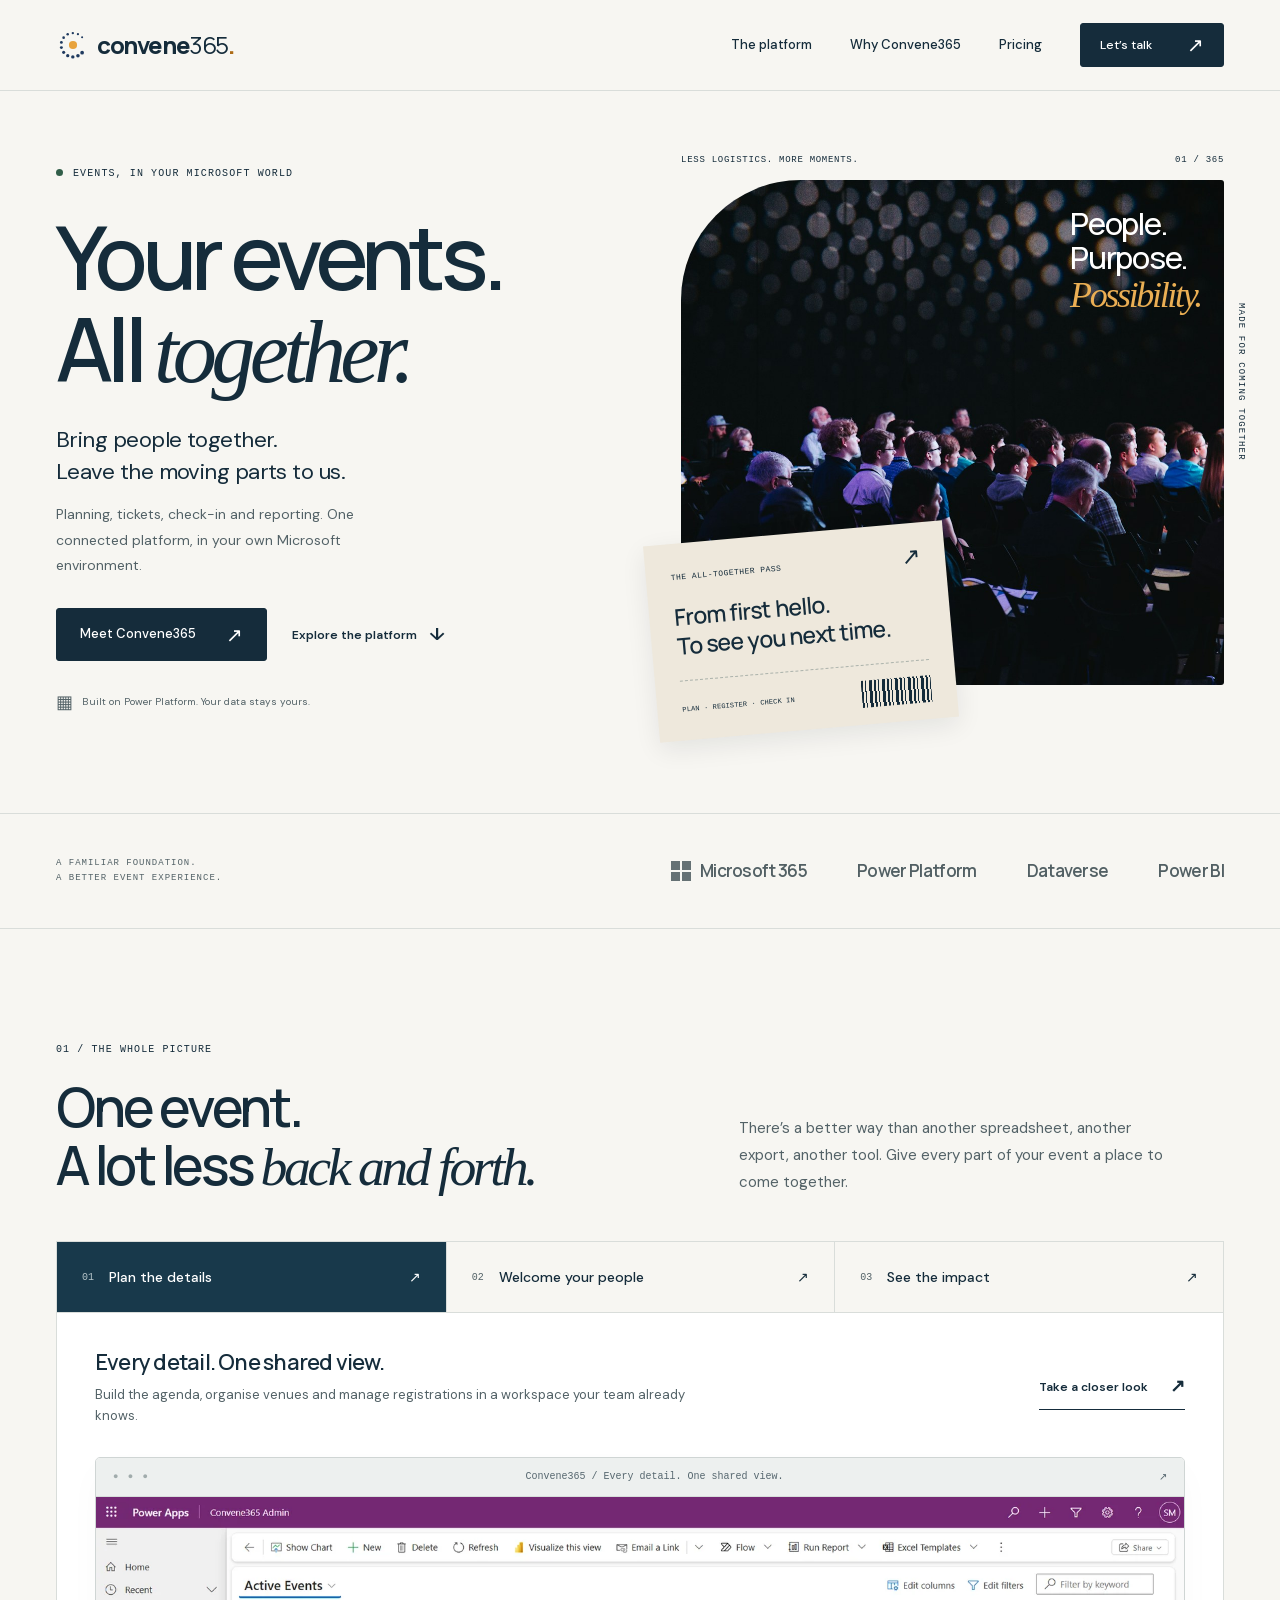
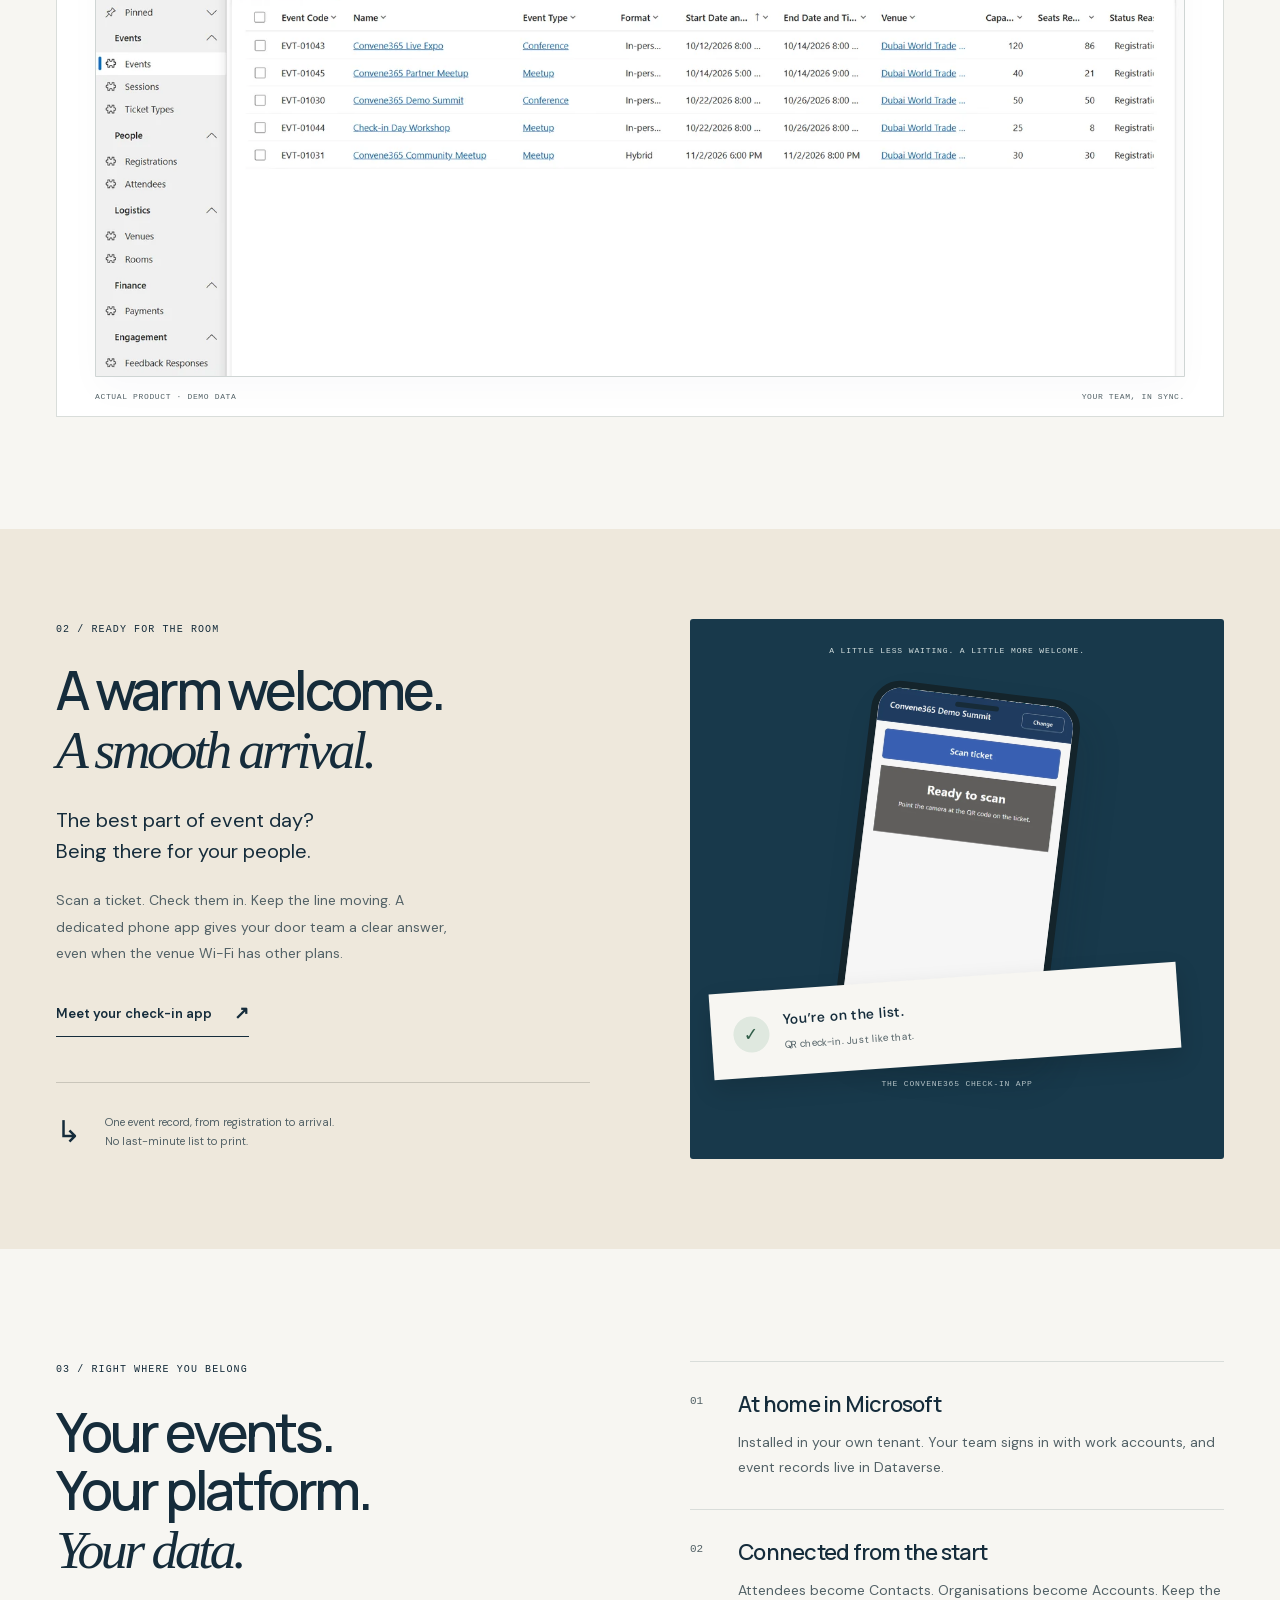
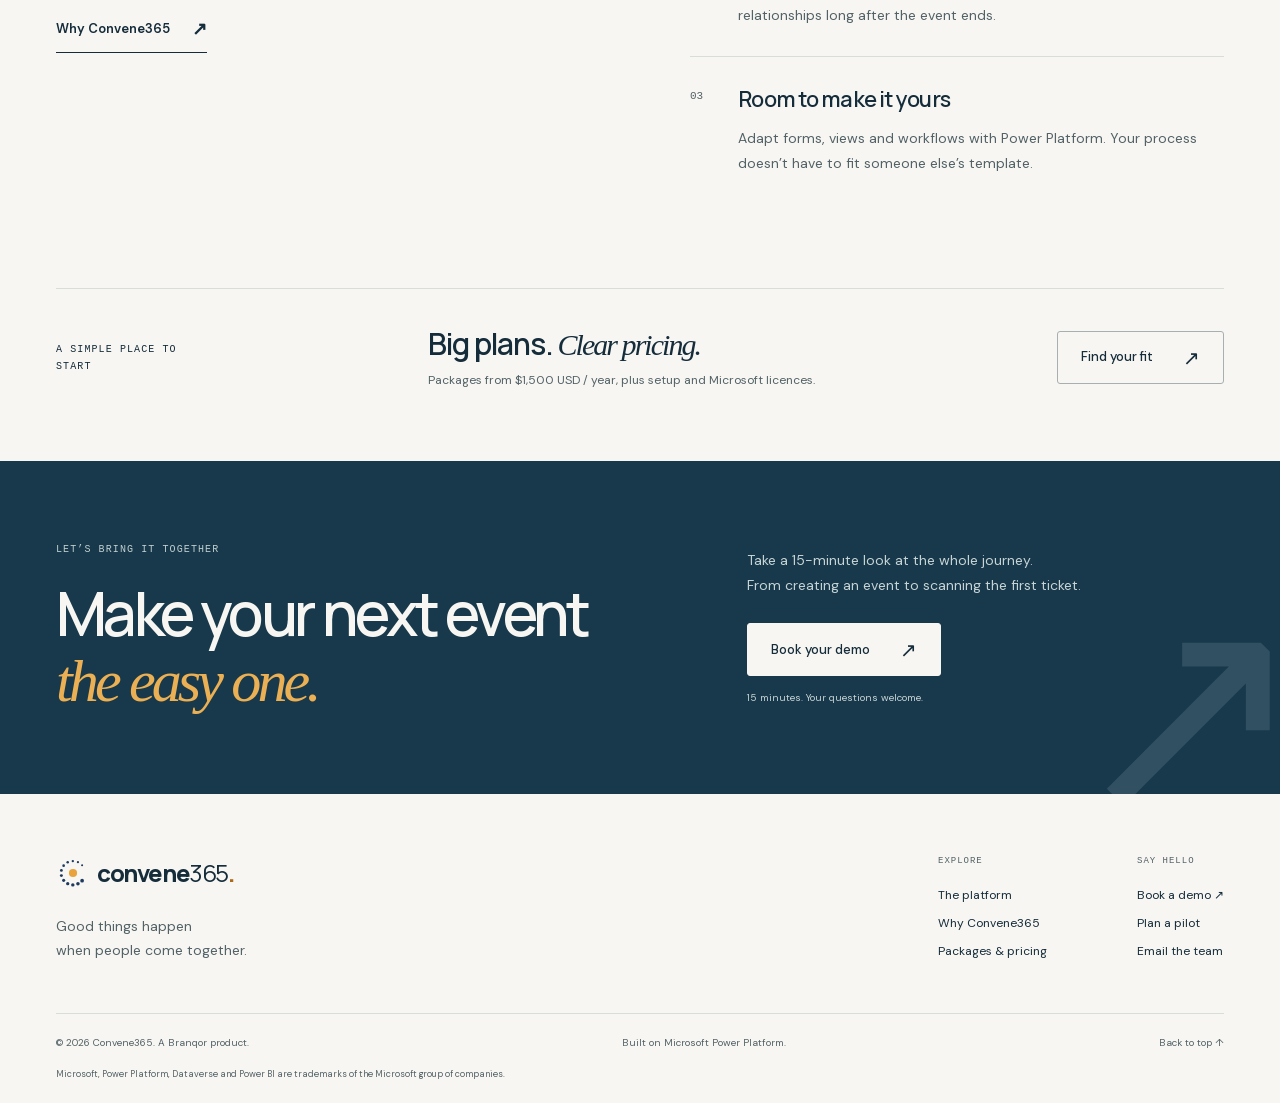
==== commit 970d584a: "Refactor pricing page layout and content for improved clarity and user experience; update package de" ====
--- a/index.html
+++ b/index.html
@@ -1,264 +1,471 @@
 <!doctype html>
-<html lang="en" class="no-js">
-<head>
-  <meta charset="utf-8">
-  <meta name="viewport" content="width=device-width, initial-scale=1">
-  <title>Convene365: event management inside your Microsoft tenant</title>
-  <meta name="description" content="Plan, sell tickets, register, check in and report on events with Convene365, built on Microsoft Power Platform. Your data stays in your Dataverse.">
-  <meta name="theme-color" content="#1F3A5F">
-  <meta property="og:title" content="Convene365: event management inside your Microsoft tenant">
-  <meta property="og:description" content="Plan, sell tickets, register, check in and report on events with Convene365, built on Microsoft Power Platform. Your data stays in your Dataverse.">
-  <meta property="og:type" content="website">
-  <meta property="og:image" content="assets/img/screens/portal-home.webp">
-  <link rel="icon" href="assets/img/favicon.svg" type="image/svg+xml">
-  <link rel="preconnect" href="https://fonts.googleapis.com">
-  <link rel="preconnect" href="https://fonts.gstatic.com" crossorigin>
-  <link href="https://fonts.googleapis.com/css2?family=Sora:wght@500;600;700&amp;family=Source+Sans+3:ital,wght@0,400;0,600;1,400&amp;display=swap" rel="stylesheet">
-  <link rel="stylesheet" href="assets/css/styles.css">
-</head>
-<body>
-  <a class="skip-link" href="#main">Skip to content</a>
-
-  <header class="site-header">
-    <div class="container header-inner">
-      <a class="brand" href="index.html" aria-label="Convene365 home">
-        <img src="assets/img/logo-mark.svg" alt="" width="38" height="38">
-        <span class="wordmark">Convene<span>365</span></span>
-      </a>
-      <button class="nav-toggle" type="button" aria-expanded="false" aria-controls="site-nav" aria-label="Open menu"><svg viewBox="0 0 24 24" fill="none" stroke="currentColor" stroke-width="2" stroke-linecap="round" stroke-linejoin="round" aria-hidden="true" focusable="false"><path d="M4 7h16M4 12h16M4 17h16"/></svg></button>
-      <nav class="nav" id="site-nav" aria-label="Main">
-        <a href="index.html" aria-current="page">Home</a>
-        <a href="features.html">Features</a>
-        <a href="compare.html">Compare</a>
-        <a href="pricing.html">Pricing</a>
-        <a class="btn btn-primary" href="contact.html?topic=demo">Book a demo</a>
-      </nav>
-    </div>
-  </header>
-
-  <main id="main">
-    <section class="hero">
-      <div class="container hero-grid">
-        <div class="reveal">
-          <span class="eyebrow">Event management on Power Platform</span>
-          <h1>Run every event inside your <em>Microsoft tenant</em></h1>
-          <p class="lead">Convene365 plans, sells, registers, checks in and reports on conferences, trainings and corporate events, with every attendee record kept in your own Dataverse.</p>
+<html lang="en" class="no-js" id="top">
+  <head>
+    <meta charset="utf-8" />
+    <meta name="viewport" content="width=device-width, initial-scale=1" />
+    <title>Your events. All together. | Convene365</title>
+    <meta
+      name="description"
+      content="Event management in your Microsoft world. Connect planning, registration, ticketing, check-in and reporting with Convene365."
+    />
+    <meta name="theme-color" content="#f7f6f2" />
+    <meta
+      property="og:title"
+      content="Your events. All together. | Convene365"
+    />
+    <meta
+      property="og:description"
+      content="Event management in your Microsoft world. Connect planning, registration, ticketing, check-in and reporting with Convene365."
+    />
+    <meta property="og:type" content="website" />
+    <link rel="icon" href="assets/img/favicon.svg" type="image/svg+xml" />
+    <link
+      rel="preload"
+      href="assets/fonts/manrope-latin.woff2"
+      as="font"
+      type="font/woff2"
+      crossorigin
+    />
+    <link rel="stylesheet" href="assets/css/styles.css" />
+    <script src="assets/js/main.js" defer></script>
+  </head>
+  <body>
+    <a class="skip-link" href="#main">Skip to content</a>
+    <header class="site-header">
+      <div class="container header-inner">
+        <a class="brand" href="index.html" aria-label="Convene365 home"
+          ><img
+            src="assets/img/logo-mark.svg"
+            width="36"
+            height="36"
+            alt=""
+          /><span
+            >convene<span class="brand-number">365</span
+            ><span class="brand-dot">.</span></span
+          ></a
+        ><button
+          class="menu-toggle"
+          type="button"
+          aria-expanded="false"
+          aria-controls="site-nav"
+          aria-label="Open menu"
+        >
+          <span></span><span></span>
+        </button>
+        <nav id="site-nav" class="navigation" aria-label="Main navigation">
+          <a href="features.html">The platform</a
+          ><a href="compare.html">Why Convene365</a
+          ><a href="pricing.html">Pricing</a
+          ><a class="button button-small" href="contact.html?topic=demo"
+            >Let’s talk<span aria-hidden="true">↗</span></a
+          >
+        </nav>
+      </div>
+    </header>
+    <main id="main">
+      <section class="home-hero container">
+        <div class="hero-copy">
+          <span class="eyebrow"
+            ><span class="status-dot"></span>Events, in your Microsoft
+            world</span
+          >
+          <h1>Your events.<br />All <em>together.</em></h1>
+          <p class="lead">
+            Bring people together.<br />Leave the moving parts to us.
+          </p>
+          <p class="hero-description">
+            Planning, tickets, check-in and reporting. One connected platform,
+            in your own Microsoft environment.
+          </p>
           <div class="hero-actions">
-            <a class="btn btn-primary" href="contact.html?topic=demo">Book a demo <svg viewBox="0 0 24 24" fill="none" stroke="currentColor" stroke-width="2" stroke-linecap="round" stroke-linejoin="round" aria-hidden="true" focusable="false"><path d="M5 12h14M13 6l6 6-6 6"/></svg></a>
-            <a class="btn btn-ghost" href="compare.html">See how it compares</a>
-          </div>
-        </div>
-        <div class="hero-visual reveal reveal-delay-2">
-          <div class="frame-browser ">
-          <div class="bar" aria-hidden="true"><i></i><i></i><i></i><span>events.your-company.com</span></div>
-          <img src="assets/img/screens/portal-home.webp" alt="The Convene365 attendee website listing upcoming events with Registration open badges" width="1600" height="511" loading="eager">
-        </div>
-          <div class="frame-phone "><img src="assets/img/screens/checkin-stats.webp" alt="The Convene365 Check-in app showing 6 of 17 attendees checked in and the latest arrivals" width="560" height="998" loading="eager"></div>
-        </div>
+            <a class="button" href="contact.html?topic=demo"
+              >Meet Convene365<span aria-hidden="true">↗</span></a
+            ><a class="text-link" href="#platform"
+              >Explore the platform <span aria-hidden="true">↓</span></a
+            >
+          </div>
+          <div class="hero-footnote">
+            <span class="tiny-mark" aria-hidden="true">▦</span> Built on Power
+            Platform. Your data stays yours.
+          </div>
+        </div>
+        <div class="hero-art">
+          <div class="photo-label">
+            <span>LESS LOGISTICS. MORE MOMENTS.</span><span>01 / 365</span>
+          </div>
+          <img
+            class="hero-photo"
+            src="assets/img/editorial/conference.jpg"
+            alt="People gathered at a conference, listening to a speaker"
+            width="1500"
+            height="1000"
+            fetchpriority="high"
+          /><span class="photo-side-note" aria-hidden="true"
+            >MADE FOR COMING TOGETHER</span
+          >
+          <div class="event-pass">
+            <div class="pass-top">
+              <span class="eyebrow">The all-together pass</span
+              ><span class="pass-symbol" aria-hidden="true">↗</span>
+            </div>
+            <strong>From first hello.<br />To see you next time.</strong>
+            <div class="pass-bottom">
+              <span>PLAN · REGISTER · CHECK IN</span>
+              <div class="barcode" aria-hidden="true"></div>
+            </div>
+          </div>
+          <div class="photo-stamp" aria-hidden="true">
+            People.<br />Purpose.<br /><em>Possibility.</em>
+          </div>
+        </div>
+      </section>
+      <section class="platform-strip">
+        <div class="container">
+          <span class="eyebrow"
+            >A familiar foundation.<br />A better event experience.</span
+          >
+          <div class="platform-names">
+            <span
+              ><i class="ms-symbol" aria-hidden="true"></i>Microsoft 365</span
+            ><span>Power Platform</span><span>Dataverse</span
+            ><span>Power BI</span>
+          </div>
+        </div>
+      </section>
+      <section class="section container" id="platform">
+        <div class="section-heading">
+          <div>
+            <span class="eyebrow">01 / The whole picture</span>
+            <h2>One event.<br />A lot less <em>back and forth.</em></h2>
+          </div>
+          <p>
+            There’s a better way than another spreadsheet, another export,
+            another tool. Give every part of your event a place to come
+            together.
+          </p>
+        </div>
+        <div class="product-tour" data-tabs>
+          <div
+            class="tour-tabs"
+            role="tablist"
+            aria-label="Explore the platform"
+          >
+            <button
+              type="button"
+              role="tab"
+              id="tour-tab-plan"
+              aria-controls="tour-plan"
+              aria-selected="true"
+            >
+              <span>01</span><strong>Plan the details</strong
+              ><span class="tab-arrow" aria-hidden="true">↗</span></button
+            ><button
+              type="button"
+              role="tab"
+              id="tour-tab-register"
+              aria-controls="tour-register"
+              aria-selected="false"
+              tabindex="-1"
+            >
+              <span>02</span><strong>Welcome your people</strong
+              ><span class="tab-arrow" aria-hidden="true">↗</span></button
+            ><button
+              type="button"
+              role="tab"
+              id="tour-tab-report"
+              aria-controls="tour-report"
+              aria-selected="false"
+              tabindex="-1"
+            >
+              <span>03</span><strong>See the impact</strong
+              ><span class="tab-arrow" aria-hidden="true">↗</span>
+            </button>
+          </div>
+          <div
+            class="tour-panel"
+            role="tabpanel"
+            id="tour-plan"
+            aria-labelledby="tour-tab-plan"
+            tabindex="0"
+          >
+            <div class="tour-description">
+              <div>
+                <h3>Every detail. One shared view.</h3>
+                <p>
+                  Build the agenda, organise venues and manage registrations in
+                  a workspace your team already knows.
+                </p>
+              </div>
+              <a class="text-link" href="features.html#planning"
+                >Take a closer look <span aria-hidden="true">↗</span></a
+              >
+            </div>
+            <figure class="product-screen">
+              <div class="screen-top">
+                <span class="screen-dots" aria-hidden="true">● ● ●</span
+                ><span>Convene365 / Every detail. One shared view.</span
+                ><span aria-hidden="true">↗</span>
+              </div>
+              <img
+                src="assets/img/screens/admin-events.webp"
+                alt="Convene365 Admin app showing the events workspace"
+                width="1600"
+                height="920"
+                loading="lazy"
+              />
+            </figure>
+            <div class="screen-caption">
+              <span>ACTUAL PRODUCT · DEMO DATA</span
+              ><span>YOUR TEAM, IN SYNC.</span>
+            </div>
+          </div>
+          <div
+            class="tour-panel"
+            role="tabpanel"
+            id="tour-register"
+            aria-labelledby="tour-tab-register"
+            tabindex="0"
+            hidden
+          >
+            <div class="tour-description">
+              <div>
+                <h3>An easy yes for your attendees.</h3>
+                <p>
+                  A branded event website, simple booking and QR tickets
+                  delivered by email. All connected to your event.
+                </p>
+              </div>
+              <a class="text-link" href="features.html#website"
+                >Take a closer look <span aria-hidden="true">↗</span></a
+              >
+            </div>
+            <figure class="product-screen">
+              <div class="screen-top">
+                <span class="screen-dots" aria-hidden="true">● ● ●</span
+                ><span>Convene365 / An easy yes for your attendees.</span
+                ><span aria-hidden="true">↗</span>
+              </div>
+              <img
+                src="assets/img/screens/portal-home.webp"
+                alt="Convene365 attendee website with upcoming events"
+                width="1600"
+                height="511"
+                loading="lazy"
+              />
+            </figure>
+            <div class="screen-caption">
+              <span>ACTUAL PRODUCT · DEMO DATA</span
+              ><span>YOUR TEAM, IN SYNC.</span>
+            </div>
+          </div>
+          <div
+            class="tour-panel"
+            role="tabpanel"
+            id="tour-report"
+            aria-labelledby="tour-tab-report"
+            tabindex="0"
+            hidden
+          >
+            <div class="tour-description">
+              <div>
+                <h3>The story behind your numbers.</h3>
+                <p>
+                  See registrations, revenue, attendance and feedback in Power
+                  BI, using data from your own Dataverse.
+                </p>
+              </div>
+              <a class="text-link" href="features.html#reporting"
+                >Take a closer look <span aria-hidden="true">↗</span></a
+              >
+            </div>
+            <figure class="product-screen">
+              <div class="screen-top">
+                <span class="screen-dots" aria-hidden="true">● ● ●</span
+                ><span>Convene365 / The story behind your numbers.</span
+                ><span aria-hidden="true">↗</span>
+              </div>
+              <img
+                src="assets/img/screens/pbi-overview.webp"
+                alt="Convene365 Power BI demo report with attendance and revenue"
+                width="1350"
+                height="751"
+                loading="lazy"
+              />
+            </figure>
+            <div class="screen-caption">
+              <span>ACTUAL PRODUCT · DEMO DATA</span
+              ><span>YOUR TEAM, IN SYNC.</span>
+            </div>
+          </div>
+        </div>
+      </section>
+      <section class="home-editorial">
+        <div class="container editorial-grid">
+          <div class="editorial-copy">
+            <span class="eyebrow">02 / Ready for the room</span>
+            <h2>A warm welcome.<br /><em>A smooth arrival.</em></h2>
+            <p class="lead">
+              The best part of event day?<br />Being there for your people.
+            </p>
+            <p>
+              Scan a ticket. Check them in. Keep the line moving. A dedicated
+              phone app gives your door team a clear answer, even when the venue
+              Wi-Fi has other plans.
+            </p>
+            <a class="text-link" href="features.html#check-in"
+              >Meet your check-in app<span aria-hidden="true">↗</span></a
+            >
+            <div class="editorial-note">
+              <span aria-hidden="true">↳</span>
+              <p>
+                One event record, from registration to arrival.<br />No
+                last-minute list to print.
+              </p>
+            </div>
+          </div>
+          <div class="checkin-stage">
+            <span class="eyebrow"
+              >A little less waiting. A little more welcome.</span
+            >
+            <div class="phone">
+              <div class="phone-speaker" aria-hidden="true"></div>
+              <img
+                src="assets/img/screens/checkin-scan.webp"
+                alt="Convene365 check-in app ready to scan a ticket"
+                width="560"
+                height="995"
+                loading="lazy"
+              />
+            </div>
+            <div class="arrival-note">
+              <span class="arrival-check" aria-hidden="true">✓</span>
+              <div>
+                <strong>You’re on the list.</strong
+                ><span>QR check-in. Just like that.</span>
+              </div>
+            </div>
+            <span class="stage-caption">THE CONVENE365 CHECK-IN APP</span>
+          </div>
+        </div>
+      </section>
+      <section class="section container ownership">
+        <div>
+          <span class="eyebrow">03 / Right where you belong</span>
+          <h2>Your events.<br />Your platform.<br /><em>Your data.</em></h2>
+          <a class="text-link" href="compare.html"
+            >Why Convene365<span aria-hidden="true">↗</span></a
+          >
+        </div>
+        <div class="ownership-details">
+          <article>
+            <span class="detail-number">01</span>
+            <div>
+              <h3>At home in Microsoft</h3>
+              <p>
+                Installed in your own tenant. Your team signs in with work
+                accounts, and event records live in Dataverse.
+              </p>
+            </div>
+          </article>
+          <article>
+            <span class="detail-number">02</span>
+            <div>
+              <h3>Connected from the start</h3>
+              <p>
+                Attendees become Contacts. Organisations become Accounts. Keep
+                the relationships long after the event ends.
+              </p>
+            </div>
+          </article>
+          <article>
+            <span class="detail-number">03</span>
+            <div>
+              <h3>Room to make it yours</h3>
+              <p>
+                Adapt forms, views and workflows with Power Platform. Your
+                process doesn’t have to fit someone else’s template.
+              </p>
+            </div>
+          </article>
+        </div>
+      </section>
+      <section class="price-invitation container">
+        <span class="eyebrow">A simple place to start</span>
+        <div>
+          <h3>Big plans. <em>Clear pricing.</em></h3>
+          <p>
+            Packages from $1,500 USD / year, plus setup and Microsoft licences.
+          </p>
+        </div>
+        <a class="button button-outline" href="pricing.html"
+          >Find your fit<span aria-hidden="true">↗</span></a
+        >
+      </section>
+      <section class="closing">
+        <div class="container closing-inner">
+          <div>
+            <span class="eyebrow">Let’s bring it together</span>
+            <h2>Make your next event<br /><em>the easy one.</em></h2>
+          </div>
+          <div>
+            <p>
+              Take a 15-minute look at the whole journey.<br />From creating an
+              event to scanning the first ticket.
+            </p>
+            <a class="button button-light" href="contact.html?topic=demo"
+              >Book your demo<span aria-hidden="true">↗</span></a
+            ><span class="micro">15 minutes. Your questions welcome.</span>
+          </div>
+          <div class="closing-orbit" aria-hidden="true">↗</div>
+        </div>
+      </section>
+    </main>
+    <footer class="site-footer">
+      <div class="container">
+        <div class="footer-top">
+          <div>
+            <a class="brand" href="index.html" aria-label="Convene365 home"
+              ><img
+                src="assets/img/logo-mark.svg"
+                width="36"
+                height="36"
+                alt=""
+              /><span
+                >convene<span class="brand-number">365</span
+                ><span class="brand-dot">.</span></span
+              ></a
+            >
+            <p>Good things happen<br />when people come together.</p>
+          </div>
+          <div class="footer-links">
+            <div>
+              <span class="eyebrow">Explore</span
+              ><a href="features.html">The platform</a
+              ><a href="compare.html">Why Convene365</a
+              ><a href="pricing.html">Packages &amp; pricing</a>
+            </div>
+            <div>
+              <span class="eyebrow">Say hello</span
+              ><a href="contact.html?topic=demo">Book a demo ↗</a
+              ><a href="contact.html?topic=pilot">Plan a pilot</a
+              ><a href="mailto:business@branqorinc.com" data-contact-email
+                >Email the team</a
+              >
+            </div>
+          </div>
+        </div>
+        <div class="footer-bottom">
+          <span
+            >© <span data-year>2026</span> Convene365. A
+            <a href="https://branqorinc.com">Branqor</a> product.</span
+          ><span>Built on Microsoft Power Platform.</span
+          ><a href="#top">Back to top ↑</a>
+        </div>
+        <p class="trademark">
+          Microsoft, Power Platform, Dataverse and Power BI are trademarks of
+          the Microsoft group of companies.
+        </p>
       </div>
-    </section>
-
-    <section class="section">
-      <div class="container">
-        <div class="section-head">
-          <span class="eyebrow">The problem</span>
-          <h2>Event teams juggle five tools and still can't see the whole picture</h2>
-          <p class="lead">Registrations in one place, payments in another, check-in on paper and feedback nowhere. Attendee data ends up outside your tenant, and nobody can say what an event achieved.</p>
-        </div>
-        <div class="grid grid-5">
-          <article class="card reveal"><span class="icon "><svg viewBox="0 0 24 24" fill="none" stroke="currentColor" stroke-width="2" stroke-linecap="round" stroke-linejoin="round" aria-hidden="true" focusable="false"><rect x="4" y="3" width="16" height="18" rx="2"/><path d="M4 9h16M4 15h16M10 3v18"/></svg></span><h3>Spreadsheets and forms</h3><p>Bookings live in Excel and Microsoft Forms and are copied by hand.</p></article>
-          <article class="card reveal reveal-delay-1"><span class="icon "><svg viewBox="0 0 24 24" fill="none" stroke="currentColor" stroke-width="2" stroke-linecap="round" stroke-linejoin="round" aria-hidden="true" focusable="false"><path d="M17.5 19H7a5 5 0 1 1 1.6-9.74A6 6 0 0 1 20 11a4 4 0 0 1-2.5 8z"/><path d="M12 12v6M9.5 14.5 12 12l2.5 2.5"/></svg></span><h3>Data outside your tenant</h3><p>Ticketing websites keep your attendee data in someone else's cloud.</p></article>
-          <article class="card is-alert reveal reveal-delay-2"><span class="icon "><svg viewBox="0 0 24 24" fill="none" stroke="currentColor" stroke-width="2" stroke-linecap="round" stroke-linejoin="round" aria-hidden="true" focusable="false"><path d="M3 8a2 2 0 0 0 0 4v0a2 2 0 0 1 0 4v2a1 1 0 0 0 1 1h16a1 1 0 0 0 1-1v-2a2 2 0 0 1 0-4 2 2 0 0 1 0-4V6a1 1 0 0 0-1-1H4a1 1 0 0 0-1 1z"/><path d="M14 5v14" stroke-dasharray="2 2"/></svg></span><h3>Overselling</h3><p>Two people buy the last seat, and someone is turned away at the door.</p></article>
-          <article class="card reveal reveal-delay-3"><span class="icon "><svg viewBox="0 0 24 24" fill="none" stroke="currentColor" stroke-width="2" stroke-linecap="round" stroke-linejoin="round" aria-hidden="true" focusable="false"><rect x="6" y="4" width="12" height="17" rx="2"/><path d="M9 4h6v3H9zM9 11h6M9 15h4"/></svg></span><h3>Paper check-in</h3><p>Printed lists, long queues and no record of who actually came.</p></article>
-          <article class="card reveal reveal-delay-4"><span class="icon "><svg viewBox="0 0 24 24" fill="none" stroke="currentColor" stroke-width="2" stroke-linecap="round" stroke-linejoin="round" aria-hidden="true" focusable="false"><path d="M3 3v18h18"/><path d="m7 15 4-4 3 3 5-6"/></svg></span><h3>No proof of results</h3><p>No reliable numbers on attendance, revenue or what attendees thought.</p></article>
-        </div>
-      </div>
-    </section>
-
-    <section class="section section-soft">
-      <div class="container">
-        <div class="section-head center">
-          <span class="eyebrow">The solution</span>
-          <h2>One solution for the whole event</h2>
-          <p class="lead">Convene365 installs into your own Power Platform environment as a single managed solution. Attendees are standard Contacts and organisations are Accounts, ready for Dynamics 365 Sales and Marketing.</p>
-        </div>
-        <ol class="lifecycle">
-          <li class="reveal"><span class="icon "><svg viewBox="0 0 24 24" fill="none" stroke="currentColor" stroke-width="2" stroke-linecap="round" stroke-linejoin="round" aria-hidden="true" focusable="false"><rect x="3" y="5" width="18" height="16" rx="2"/><path d="M3 10h18M8 3v4M16 3v4"/></svg></span><h3>Plan</h3><p>Events, agenda, venues and rooms</p></li>
-          <li class="reveal reveal-delay-1"><span class="icon "><svg viewBox="0 0 24 24" fill="none" stroke="currentColor" stroke-width="2" stroke-linecap="round" stroke-linejoin="round" aria-hidden="true" focusable="false"><path d="M3 8a2 2 0 0 0 0 4v0a2 2 0 0 1 0 4v2a1 1 0 0 0 1 1h16a1 1 0 0 0 1-1v-2a2 2 0 0 1 0-4 2 2 0 0 1 0-4V6a1 1 0 0 0-1-1H4a1 1 0 0 0-1 1z"/><path d="M14 5v14" stroke-dasharray="2 2"/></svg></span><h3>Sell</h3><p>Ticket types, tax and early-bird windows</p></li>
-          <li class="reveal reveal-delay-2"><span class="icon "><svg viewBox="0 0 24 24" fill="none" stroke="currentColor" stroke-width="2" stroke-linecap="round" stroke-linejoin="round" aria-hidden="true" focusable="false"><circle cx="9" cy="8" r="4"/><path d="M2 21a7 7 0 0 1 14 0M16 11l2 2 4-4"/></svg></span><h3>Register</h3><p>Online booking for yourself and colleagues</p></li>
-          <li class="is-key reveal reveal-delay-3"><span class="icon "><svg viewBox="0 0 24 24" fill="none" stroke="currentColor" stroke-width="2" stroke-linecap="round" stroke-linejoin="round" aria-hidden="true" focusable="false"><rect x="3" y="3" width="7" height="7" rx="1"/><rect x="14" y="3" width="7" height="7" rx="1"/><rect x="3" y="14" width="7" height="7" rx="1"/><path d="M14 14h3v3h-3zM20 14v1M14 20h1M18 18h3v3"/></svg></span><h3>Check in</h3><p>QR scan at the door, even offline</p></li>
-          <li class="reveal reveal-delay-4"><span class="icon "><svg viewBox="0 0 24 24" fill="none" stroke="currentColor" stroke-width="2" stroke-linecap="round" stroke-linejoin="round" aria-hidden="true" focusable="false"><path d="M21 12A9 9 0 1 1 12 3v9z"/><path d="M15 3.5A9 9 0 0 1 20.5 9H15z"/></svg></span><h3>Report</h3><p>Power BI, ratings and NPS</p></li>
-        </ol>
-      </div>
-    </section>
-
-    <section class="section">
-      <div class="container">
-        <div class="section-head">
-          <span class="eyebrow">Three experiences, one set of data</span>
-          <h2>Built for everyone who touches an event</h2>
-        </div>
-
-        <div class="split">
-          <div class="reveal">
-            <span class="icon "><svg viewBox="0 0 24 24" fill="none" stroke="currentColor" stroke-width="2" stroke-linecap="round" stroke-linejoin="round" aria-hidden="true" focusable="false"><rect x="2" y="4" width="20" height="13" rx="2"/><path d="M8 21h8M12 17v4"/></svg></span>
-            <h3>Convene365 Admin, for the event team</h3>
-            <p>Event managers, coordinators and finance staff run everything from one Power Apps app, guided stage by stage from planning to close.</p>
-            <ul class="checks"><li><svg viewBox="0 0 24 24" fill="none" stroke="currentColor" stroke-width="2" stroke-linecap="round" stroke-linejoin="round" aria-hidden="true" focusable="false"><path d="M20 6 9 17l-5-5"/></svg><span>Events, sessions, venues, rooms and ticket types in one place</span></li><li><svg viewBox="0 0 24 24" fill="none" stroke="currentColor" stroke-width="2" stroke-linecap="round" stroke-linejoin="round" aria-hidden="true" focusable="false"><path d="M20 6 9 17l-5-5"/></svg><span>Bookings and payments with amounts worked out on the server</span></li><li><svg viewBox="0 0 24 24" fill="none" stroke="currentColor" stroke-width="2" stroke-linecap="round" stroke-linejoin="round" aria-hidden="true" focusable="false"><path d="M20 6 9 17l-5-5"/></svg><span>Six ready-made roles, so each person sees only what they need</span></li></ul>
-          </div>
-          <div class="reveal reveal-delay-2">
-            <div class="frame-browser ">
-          <div class="bar" aria-hidden="true"><i></i><i></i><i></i><span>Convene365 Admin</span></div>
-          <img src="assets/img/screens/admin-events.webp" alt="The Convene365 Admin app listing active events with capacity and seats remaining" width="1600" height="920" loading="lazy">
-        </div>
-          </div>
-        </div>
-
-        <div class="split reverse">
-          <div class="reveal">
-            <span class="icon amber"><svg viewBox="0 0 24 24" fill="none" stroke="currentColor" stroke-width="2" stroke-linecap="round" stroke-linejoin="round" aria-hidden="true" focusable="false"><circle cx="12" cy="12" r="9"/><path d="M3 12h18M12 3a14 14 0 0 1 0 18M12 3a14 14 0 0 0 0 18"/></svg></span>
-            <h3>An attendee website in English</h3>
-            <p>A branded Power Pages site where attendees find events, book for themselves and colleagues, pay by card and keep their tickets.</p>
-            <ul class="checks"><li><svg viewBox="0 0 24 24" fill="none" stroke="currentColor" stroke-width="2" stroke-linecap="round" stroke-linejoin="round" aria-hidden="true" focusable="false"><path d="M20 6 9 17l-5-5"/></svg><span>Sign in with Microsoft, Google or LinkedIn</span></li><li><svg viewBox="0 0 24 24" fill="none" stroke="currentColor" stroke-width="2" stroke-linecap="round" stroke-linejoin="round" aria-hidden="true" focusable="false"><path d="M20 6 9 17l-5-5"/></svg><span>My Tickets: QR code, calendar file and feedback in one place</span></li></ul>
-          </div>
-          <div class="reveal reveal-delay-2">
-            <div class="frame-browser ">
-          <div class="bar" aria-hidden="true"><i></i><i></i><i></i><span>events.your-company.com</span></div>
-          <img src="assets/img/screens/portal-home.webp" alt="The attendee website home page listing the Convene365 Demo Summit and Community Meetup" width="1600" height="511" loading="lazy">
-        </div>
-          </div>
-        </div>
-
-        <div class="split">
-          <div class="reveal">
-            <span class="icon "><svg viewBox="0 0 24 24" fill="none" stroke="currentColor" stroke-width="2" stroke-linecap="round" stroke-linejoin="round" aria-hidden="true" focusable="false"><rect x="6" y="2" width="12" height="20" rx="2.5"/><path d="M11 18h2"/></svg></span>
-            <h3>A check-in app that door staff can't get wrong</h3>
-            <p>Door staff pick today's event, scan the QR code and get a clear green or red answer. No code? Search by name.</p>
-            <ul class="checks"><li><svg viewBox="0 0 24 24" fill="none" stroke="currentColor" stroke-width="2" stroke-linecap="round" stroke-linejoin="round" aria-hidden="true" focusable="false"><path d="M20 6 9 17l-5-5"/></svg><span>Already-used, cancelled and wrong-event tickets are caught</span></li><li><svg viewBox="0 0 24 24" fill="none" stroke="currentColor" stroke-width="2" stroke-linecap="round" stroke-linejoin="round" aria-hidden="true" focusable="false"><path d="M20 6 9 17l-5-5"/></svg><span>Two doors, one ticket: only the first check-in counts</span></li><li><svg viewBox="0 0 24 24" fill="none" stroke="currentColor" stroke-width="2" stroke-linecap="round" stroke-linejoin="round" aria-hidden="true" focusable="false"><path d="M20 6 9 17l-5-5"/></svg><span>Live arrivals count, and it keeps working without signal</span></li></ul>
-          </div>
-          <div class="phones reveal reveal-delay-2">
-            <figure><div class="frame-phone "><img src="assets/img/screens/checkin-events.webp" alt="Choosing today's event in the Check-in app" width="560" height="987" loading="lazy"></div><figcaption>Pick the event</figcaption></figure>
-            <figure><div class="frame-phone "><img src="assets/img/screens/checkin-scan.webp" alt="The Check-in app ready to scan a ticket" width="560" height="995" loading="lazy"></div><figcaption>Scan the ticket</figcaption></figure>
-            <figure><div class="frame-phone "><img src="assets/img/screens/checkin-stats.webp" alt="Live check-in statistics in the Check-in app" width="560" height="998" loading="lazy"></div><figcaption>Watch arrivals</figcaption></figure>
-          </div>
-        </div>
-      </div>
-    </section>
-
-    <section class="section section-dark">
-      <div class="container">
-        <div class="section-head">
-          <span class="eyebrow">No overselling</span>
-          <h2>The last seat can only be sold once</h2>
-          <p class="lead">Capacity is checked inside the booking itself, on the server, not from a counter that refreshes later. When the event fills, it is marked Sold Out and the event manager is emailed.</p>
-        </div>
-        <div class="proof reveal">
-          <div class="stat-box stat-in"><span class="num">8</span><span class="lbl">people booking the same last seat at once</span></div>
-          <div class="proof-arrow" aria-hidden="true"><svg viewBox="0 0 24 24" fill="none" stroke="currentColor" stroke-width="2" stroke-linecap="round" stroke-linejoin="round" aria-hidden="true" focusable="false"><path d="M5 12h14M13 6l6 6-6 6"/></svg></div>
-          <div class="stat-box stat-out"><span class="num">1</span><span class="lbl">booking accepted. The other seven see "Sold out"</span></div>
-          <div>
-            <ul class="checks"><li><svg viewBox="0 0 24 24" fill="none" stroke="currentColor" stroke-width="2" stroke-linecap="round" stroke-linejoin="round" aria-hidden="true" focusable="false"><path d="M20 6 9 17l-5-5"/></svg><span>Event capacity and ticket-type limits both apply</span></li><li><svg viewBox="0 0 24 24" fill="none" stroke="currentColor" stroke-width="2" stroke-linecap="round" stroke-linejoin="round" aria-hidden="true" focusable="false"><path d="M20 6 9 17l-5-5"/></svg><span>Prices are calculated on the server, never in the browser</span></li><li><svg viewBox="0 0 24 24" fill="none" stroke="currentColor" stroke-width="2" stroke-linecap="round" stroke-linejoin="round" aria-hidden="true" focusable="false"><path d="M20 6 9 17l-5-5"/></svg><span>Card payments are confirmed with Stripe before a booking is</span></li></ul>
-            <p class="note">Tested live: 8 parallel bookings for a one-seat event, 4 rounds, exactly 1 accepted each round.</p>
-          </div>
-        </div>
-      </div>
-    </section>
-
-    <section class="section section-soft">
-      <div class="container">
-        <div class="split reverse">
-          <div class="reveal">
-            <span class="icon"><svg viewBox="0 0 24 24" fill="none" stroke="currentColor" stroke-width="2" stroke-linecap="round" stroke-linejoin="round" aria-hidden="true" focusable="false"><path d="M21 12A9 9 0 1 1 12 3v9z"/><path d="M15 3.5A9 9 0 0 1 20.5 9H15z"/></svg></span>
-            <h3>Power BI reports that prove every event</h3>
-            <p>Four ready-made report pages on your own Dataverse: an executive overview, the registration trend, a live event-day view and engagement by session.</p>
-            <ul class="checks"><li><svg viewBox="0 0 24 24" fill="none" stroke="currentColor" stroke-width="2" stroke-linecap="round" stroke-linejoin="round" aria-hidden="true" focusable="false"><path d="M20 6 9 17l-5-5"/></svg><span>Check-in rate, revenue, ratings and NPS for every event</span></li><li><svg viewBox="0 0 24 24" fill="none" stroke="currentColor" stroke-width="2" stroke-linecap="round" stroke-linejoin="round" aria-hidden="true" focusable="false"><path d="M20 6 9 17l-5-5"/></svg><span>Check-ins every 15 minutes on the day, on a screen at the venue</span></li><li><svg viewBox="0 0 24 24" fill="none" stroke="currentColor" stroke-width="2" stroke-linecap="round" stroke-linejoin="round" aria-hidden="true" focusable="false"><path d="M20 6 9 17l-5-5"/></svg><span>Event managers see only their own events</span></li></ul>
-            <p style="margin-top:22px"><a class="btn btn-outline" href="features.html#reporting">See all four report pages</a></p>
-          </div>
-          <div class="reveal reveal-delay-2">
-            <div class="frame-browser">
-              <div class="bar" aria-hidden="true"><i></i><i></i><i></i><span>Power BI › Convene365 › Executive overview</span></div>
-              <img src="assets/img/screens/pbi-overview.webp" alt="Power BI executive overview: 4 events, 290 registrations, 69.3% checked in, $77.59K revenue, average rating 3.92 and NPS 28" width="1350" height="751" loading="lazy">
-            </div>
-          </div>
-        </div>
-      </div>
-    </section>
-
-    <section class="section">
-      <div class="container">
-        <div class="section-head center">
-          <span class="eyebrow">Why Convene365</span>
-          <h2>Your tenant, your data, your rules</h2>
-        </div>
-        <div class="grid grid-4">
-          <article class="card reveal"><span class="icon "><svg viewBox="0 0 24 24" fill="none" stroke="currentColor" stroke-width="2" stroke-linecap="round" stroke-linejoin="round" aria-hidden="true" focusable="false"><ellipse cx="12" cy="5" rx="8" ry="3"/><path d="M4 5v14c0 1.7 3.6 3 8 3s8-1.3 8-3V5M4 12c0 1.7 3.6 3 8 3s8-1.3 8-3"/></svg></span><h3>Data stays in Dataverse</h3><p>No third-party event database. A strong fit for data-residency rules in Saudi Arabia, the UAE and Pakistan.</p></article>
-          <article class="card reveal reveal-delay-1"><span class="icon "><svg viewBox="0 0 24 24" fill="none" stroke="currentColor" stroke-width="2" stroke-linecap="round" stroke-linejoin="round" aria-hidden="true" focusable="false"><path d="M9 3h4v3a2 2 0 1 0 4 0V3h3v6h-3a2 2 0 1 0 0 4h3v8h-6v-3a2 2 0 1 0-4 0v3H4v-6h3a2 2 0 1 0 0-4H4V3z"/></svg></span><h3>Fits Microsoft 365</h3><p>Staff sign in with their work accounts. Attendees become Contacts, ready for Dynamics 365.</p></article>
-          <article class="card reveal reveal-delay-2"><span class="icon "><svg viewBox="0 0 24 24" fill="none" stroke="currentColor" stroke-width="2" stroke-linecap="round" stroke-linejoin="round" aria-hidden="true" focusable="false"><rect x="4" y="11" width="16" height="10" rx="2"/><path d="M8 11V7a4 4 0 0 1 8 0v4"/></svg></span><h3>Money only for finance</h3><p>Prices, totals, payments and budgets are hidden from anyone outside the finance group.</p></article>
-          <article class="card reveal reveal-delay-3"><span class="icon "><svg viewBox="0 0 24 24" fill="none" stroke="currentColor" stroke-width="2" stroke-linecap="round" stroke-linejoin="round" aria-hidden="true" focusable="false"><path d="M13 2 4 14h7l-1 8 9-12h-7z"/></svg></span><h3>Live in a day</h3><p>A managed solution with a guided install, upgradeable without losing data.</p></article>
-        </div>
-      </div>
-    </section>
-
-    <section class="section-sm">
-      <div class="container">
-        <div class="cta-band reveal">
-          <div>
-            <h2>See Convene365 run a real event</h2>
-            <p>A 15-minute demo: create an event, book on the attendee website, pay, get the QR ticket, scan it at the door and watch the report update.</p>
-          </div>
-          <div class="actions">
-            <a class="btn btn-primary" href="contact.html?topic=demo">Book a demo <svg viewBox="0 0 24 24" fill="none" stroke="currentColor" stroke-width="2" stroke-linecap="round" stroke-linejoin="round" aria-hidden="true" focusable="false"><path d="M5 12h14M13 6l6 6-6 6"/></svg></a>
-            <a class="btn btn-ghost" href="contact.html?topic=pilot">Run a pilot event</a>
-          </div>
-        </div>
-      </div>
-    </section>
-
-  </main>
-
-  <footer class="site-footer">
-    <div class="container">
-      <div class="footer-grid">
-        <div>
-          <a class="brand" href="index.html" aria-label="Convene365 home">
-            <img src="assets/img/logo-mark-reversed.svg" alt="" width="34" height="34">
-            <span class="wordmark">Convene<span>365</span></span>
-          </a>
-          <p>Event management on Microsoft Power Platform. Plan, sell tickets, register, check in and report, with every record in your own Dataverse.</p>
-        </div>
-        <div>
-          <h4>Product</h4>
-          <ul>
-            <li><a href="features.html">Features</a></li>
-            <li><a href="features.html#check-in">Check-in app</a></li>
-            <li><a href="features.html#website">Attendee website</a></li>
-            <li><a href="features.html#reporting">Reporting</a></li>
-          </ul>
-        </div>
-        <div>
-          <h4>Why Convene365</h4>
-          <ul>
-            <li><a href="compare.html">Compare options</a></li>
-            <li><a href="pricing.html">Packages</a></li>
-            <li><a href="pricing.html#faq">FAQ</a></li>
-          </ul>
-        </div>
-        <div>
-          <h4>Talk to us</h4>
-          <ul>
-            <li><a href="contact.html?topic=demo">Book a demo</a></li>
-            <li><a href="contact.html?topic=pilot">Run a pilot event</a></li>
-            <li><a href="contact.html" data-contact-email>Email us</a></li>
-          </ul>
-        </div>
-      </div>
-      <div class="footer-bottom">
-        <span>&copy; <span data-year>2026</span> Convene365, a <a href="https://branqorinc.com" rel="noopener">Branqor</a> product.</span>
-        <span>Microsoft, Power Platform, Dataverse and Power BI are trademarks of the Microsoft group of companies.</span>
-      </div>
-    </div>
-  </footer>
-
-  <script src="assets/js/main.js" defer></script>
-</body>
+    </footer>
+  </body>
 </html>
--- a/assets/css/styles.css
+++ b/assets/css/styles.css
@@ -1,422 +1,2796 @@
-/* Convene365 marketing site
-   Brand: navy #1F3A5F, amber #E8A33D. Headings and wordmark in Sora, body in Source Sans 3. */
-
+@font-face {
+  font-family: "DM Sans";
+  font-style: normal;
+  font-weight: 400 700;
+  font-display: swap;
+  src: url("../fonts/dm-sans-latin.woff2") format("woff2");
+}
+@font-face {
+  font-family: "Manrope";
+  font-style: normal;
+  font-weight: 400 800;
+  font-display: swap;
+  src: url("../fonts/manrope-latin.woff2") format("woff2");
+}
+/* Convene365 — an editorial identity for people coming together. */
 :root {
-  --navy: #1F3A5F;
-  --navy-900: #142A45;
-  --navy-700: #2B4C75;
-  --amber: #E8A33D;
-  --amber-700: #9A6514;      /* amber dark enough for text on white */
-  --amber-100: #FDF3E2;
-  --steel: #2E6F95;
-  --ink: #1B2430;
-  --muted: #4B5A6B;
-  --line: #D9E2EC;
-  --soft: #F2F5F9;
-  --white: #FFFFFF;
-  --green: #107C10;
-  --red: #C42B1C;
-
-  --font-head: "Sora", "Segoe UI", system-ui, sans-serif;
-  --font-body: "Source Sans 3", "Segoe UI", system-ui, sans-serif;
-
-  --radius: 14px;
-  --radius-sm: 8px;
-  --shadow: 0 1px 2px rgba(27, 36, 48, .06), 0 8px 24px rgba(27, 36, 48, .08);
-  --shadow-lg: 0 2px 4px rgba(27, 36, 48, .06), 0 24px 48px rgba(20, 42, 69, .18);
-  --container: 1180px;
-  --gutter: 24px;
-}
-
-*, *::before, *::after { box-sizing: border-box; }
-html { scroll-behavior: smooth; -webkit-text-size-adjust: 100%; }
+  --paper: #f7f6f2;
+  --white: #fff;
+  --ink: #152c3b;
+  --navy: #18394b;
+  --muted: #536267;
+  --line: #d9ddda;
+  --amber: #ebaf54;
+  --sand: #eee8dc;
+  --mint: #dfe8df;
+  --green: #315e49;
+  --head: "Manrope", Arial, sans-serif;
+  --body: "DM Sans", Arial, sans-serif;
+  --mono: "SFMono-Regular", Consolas, "Liberation Mono", monospace;
+}
+*,
+*::before,
+*::after {
+  box-sizing: border-box;
+}
+html {
+  scroll-behavior: smooth;
+  scroll-padding-top: 110px;
+}
 body {
   margin: 0;
-  font-family: var(--font-body);
+  background: var(--paper);
+  color: var(--ink);
+  font-family: var(--body);
+  font-size: 16px;
+  line-height: 1.6;
+}
+body,
+input,
+button,
+select,
+textarea {
+  -webkit-font-smoothing: antialiased;
+}
+::selection {
+  background: var(--amber);
+  color: var(--ink);
+}
+a {
+  color: inherit;
+  text-decoration: none;
+}
+button,
+input,
+textarea,
+select {
+  font: inherit;
+}
+button,
+a,
+input,
+textarea,
+select {
+  -webkit-tap-highlight-color: transparent;
+}
+button {
+  cursor: pointer;
+}
+button:disabled {
+  cursor: default;
+}
+button {
+  color: inherit;
+}
+img {
+  display: block;
+  max-width: 100%;
+  height: auto;
+}
+figure,
+p,
+h1,
+h2,
+h3,
+h4 {
+  margin: 0;
+}
+h1,
+h2,
+h3,
+h4 {
+  font-family: var(--head);
+  font-weight: 550;
+}
+h1,
+h2 {
+  letter-spacing: -0.06em;
+  line-height: 1.08;
+}
+h1 {
+  font-size: clamp(52px, 6.65vw, 96px);
+}
+h2 {
+  font-size: clamp(36px, 4.2vw, 60px);
+}
+h3 {
+  font-size: 22px;
+  letter-spacing: -0.035em;
+  line-height: 1.3;
+}
+em {
+  font-family: Georgia, "Times New Roman", serif;
+  font-weight: 400;
+  letter-spacing: -0.065em;
+}
+p {
+  color: var(--muted);
+}
+[hidden] {
+  display: none !important;
+}
+a,
+button {
+  touch-action: manipulation;
+}
+:focus-visible {
+  outline: 3px solid #b26b0d;
+  outline-offset: 5px;
+}
+section[id] {
+  scroll-margin-top: 24px;
+}
+.container {
+  width: calc(100% - 112px);
+  max-width: 1328px;
+  margin-inline: auto;
+}
+.section {
+  padding-block: 112px;
+}
+.eyebrow {
+  display: block;
+  font-family: var(--mono);
+  font-weight: 400;
+  font-size: 10px;
+  line-height: 1.7;
+  letter-spacing: 0.11em;
+  text-transform: uppercase;
+}
+.status-dot {
+  display: inline-block;
+  width: 7px;
+  height: 7px;
+  background: var(--green);
+  border-radius: 50%;
+  margin-right: 10px;
+}
+.lead {
+  font-size: 21px;
+  line-height: 1.55;
+}
+.micro,
+.small-print,
+.image-note {
+  font-size: 12px;
+  line-height: 1.7;
+  color: var(--muted);
+}
+.image-note {
+  margin-top: 18px;
+}
+.visually-hidden {
+  position: absolute;
+  width: 1px;
+  height: 1px;
+  padding: 0;
+  margin: -1px;
+  overflow: hidden;
+  clip: rect(0, 0, 0, 0);
+  white-space: nowrap;
+  border: 0;
+}
+.skip-link {
+  position: fixed;
+  top: 10px;
+  left: 20px;
+  transform: translateY(-150%);
+  background: var(--amber);
+  padding: 12px 20px;
+  z-index: 100;
+}
+.skip-link:focus {
+  transform: none;
+}
+/* Navigation and repeatable controls */
+.site-header {
+  background: rgba(247, 246, 242, 0.97);
+  position: sticky;
+  top: 0;
+  z-index: 30;
+  border-bottom: 1px solid var(--line);
+}
+.header-inner {
+  min-height: 90px;
+  display: flex;
+  align-items: center;
+  justify-content: space-between;
+  gap: 24px;
+}
+.brand {
+  display: inline-flex;
+  align-items: center;
+  gap: 7px;
+  font-family: var(--head);
+  font-size: 24px;
+  font-weight: 750;
+  letter-spacing: -1.4px;
+  white-space: nowrap;
+}
+.brand img {
+  width: 34px;
+  height: 34px;
+}
+.brand-number {
+  font-weight: 400;
+}
+.brand-dot {
+  color: #ad6b17;
+}
+.navigation {
+  display: flex;
+  align-items: center;
+  gap: 38px;
+  font-size: 13px;
+  font-weight: 500;
+}
+.navigation > a:not(.button) {
+  position: relative;
+  padding-block: 10px;
+}
+.navigation > a:not(.button)::after {
+  content: "";
+  height: 1px;
+  position: absolute;
+  bottom: 4px;
+  left: 0;
+  right: 100%;
+  background: var(--ink);
+  transition: right 0.2s;
+}
+.navigation > a:hover::after,
+.navigation > a[aria-current]::after {
+  right: 0;
+}
+.button {
+  display: inline-flex;
+  justify-content: space-between;
+  align-items: center;
+  gap: 30px;
+  min-height: 53px;
+  padding: 14px 23px;
+  border: 1px solid var(--ink);
+  border-radius: 3px;
+  background: var(--ink);
+  color: var(--white);
+  font-size: 13px;
+  font-weight: 500;
+  transition:
+    background 0.2s,
+    color 0.2s,
+    transform 0.2s;
+  line-height: 1.4;
+}
+.button > span {
+  font-size: 20px;
+  line-height: 1;
+}
+.button:hover {
+  background: #2d4d5e;
+  transform: translateY(-2px);
+}
+.button-small {
+  min-height: 44px;
+  padding: 10px 19px;
+  font-size: 12px;
+  gap: 35px;
+}
+.button-light {
+  background: var(--paper);
+  color: var(--ink);
+  border-color: var(--paper);
+}
+.button-light:hover {
+  background: var(--amber);
+  border-color: var(--amber);
+  color: var(--ink);
+}
+.button-outline {
+  background: transparent;
+  color: var(--ink);
+  border-color: #a6b0b1;
+}
+.button-outline:hover {
+  background: var(--ink);
+  color: var(--white);
+}
+.text-link {
+  display: inline-flex;
+  gap: 22px;
+  align-items: center;
+  font-size: 13px;
+  font-weight: 600;
+  background: none;
+  border: 0;
+  padding: 9px 0;
+  border-bottom: 1px solid currentColor;
+  line-height: 1.5;
+}
+.text-link span {
   font-size: 18px;
-  line-height: 1.6;
+}
+.text-link:hover {
+  color: #8c5918;
+}
+.menu-toggle {
+  display: none;
+}
+/* Home: typographic opening and an event-pass composition. */
+.home-hero {
+  display: grid;
+  grid-template-columns: 1.04fr 1fr;
+  gap: 36px;
+  align-items: center;
+  padding-top: 58px;
+  padding-bottom: 80px;
+}
+.hero-copy {
+  padding-block: 16px;
+}
+.hero-copy h1 {
+  margin: 29px 0 25px;
+  font-size: clamp(62px, 6.9vw, 100px);
+  line-height: 1.04;
+  letter-spacing: -0.065em;
+}
+.hero-copy h1 em {
+  white-space: nowrap;
+}
+.hero-copy .lead {
   color: var(--ink);
+  font-size: 22px;
+  line-height: 1.45;
+  letter-spacing: -0.025em;
+}
+.hero-description {
+  max-width: 335px;
+  font-size: 14px;
+  line-height: 1.8;
+  margin-top: 15px;
+}
+.hero-actions {
+  display: flex;
+  gap: 25px;
+  align-items: center;
+  margin-top: 30px;
+}
+.hero-actions .text-link {
+  border: 0;
+  font-size: 12px;
+  gap: 12px;
+}
+.hero-footnote {
+  font-size: 10px;
+  display: flex;
+  gap: 9px;
+  align-items: center;
+  color: var(--muted);
+  margin-top: 27px;
+}
+.tiny-mark {
+  font-size: 18px;
+}
+.hero-art {
+  position: relative;
+  padding-bottom: 44px;
+  margin-left: 12px;
+  min-width: 0;
+}
+.photo-label {
+  display: flex;
+  justify-content: space-between;
+  font-family: var(--mono);
+  font-size: 9px;
+  letter-spacing: 0.08em;
+  margin-bottom: 13px;
+}
+.hero-photo {
+  width: 100%;
+  height: 505px;
+  object-fit: cover;
+  object-position: 51% center;
+  border-radius: 120px 3px 3px 3px;
+}
+.photo-side-note {
+  position: absolute;
+  right: -22px;
+  top: 150px;
+  writing-mode: vertical-rl;
+  font: 9px var(--mono);
+  letter-spacing: 0.13em;
+}
+.event-pass {
+  position: absolute;
+  bottom: 0;
+  left: -30px;
+  width: 300px;
+  background: var(--sand);
+  padding: 22px 25px 17px;
+  transform: rotate(-5deg);
+  box-shadow: 0 8px 26px #0c1d2515;
+}
+.pass-top {
+  display: flex;
+  justify-content: space-between;
+  align-items: center;
+  margin-bottom: 14px;
+}
+.pass-top .eyebrow {
+  font-size: 8px;
+  letter-spacing: 0.06em;
+}
+.pass-symbol {
+  font-size: 23px;
+  line-height: 1;
+}
+.event-pass strong {
+  font-family: var(--head);
+  font-weight: 550;
+  font-size: 23px;
+  letter-spacing: -0.04em;
+  line-height: 1.25;
+  display: block;
+}
+.pass-bottom {
+  margin-top: 20px;
+  padding-top: 15px;
+  border-top: 1px dashed #abb2ab;
+  display: flex;
+  align-items: center;
+  justify-content: space-between;
+  gap: 10px;
+}
+.pass-bottom > span {
+  font: 7px var(--mono);
+  letter-spacing: 0.02em;
+}
+.barcode {
+  height: 27px;
+  width: 70px;
+  background: repeating-linear-gradient(
+    90deg,
+    var(--ink) 0 2px,
+    transparent 2px 4px,
+    var(--ink) 4px 5px,
+    transparent 5px 8px,
+    var(--ink) 8px 11px,
+    transparent 11px 13px
+  );
+}
+.photo-stamp {
+  position: absolute;
+  right: 23px;
+  top: 53px;
+  color: var(--white);
+  font: 500 31px/1.12 var(--head);
+  letter-spacing: -0.04em;
+}
+.photo-stamp em {
+  color: var(--amber);
+  font-size: 36px;
+}
+.platform-strip {
+  border-block: 1px solid var(--line);
+}
+.platform-strip > .container {
+  display: flex;
+  justify-content: space-between;
+  align-items: center;
+  gap: 35px;
+  min-height: 114px;
+}
+.platform-strip .eyebrow {
+  color: var(--muted);
+  font-size: 9px;
+}
+.platform-names {
+  display: flex;
+  gap: 50px;
+  align-items: center;
+  color: #526064;
+  font-family: var(--head);
+  font-weight: 600;
+  font-size: 17px;
+  letter-spacing: -0.04em;
+}
+.platform-names > span {
+  display: flex;
+  align-items: center;
+  gap: 9px;
+}
+.ms-symbol {
+  width: 20px;
+  height: 20px;
+  display: inline-block;
+  background:
+    linear-gradient(
+      90deg,
+      transparent 45%,
+      var(--paper) 45% 55%,
+      transparent 55%
+    ),
+    linear-gradient(
+      0deg,
+      transparent 45%,
+      var(--paper) 45% 55%,
+      transparent 55%
+    ),
+    #657174;
+}
+/* Product exploration */
+.section-heading {
+  display: grid;
+  grid-template-columns: 1.1fr 0.9fr;
+  gap: 90px;
+  align-items: end;
+  margin-bottom: 45px;
+}
+.section-heading h2 {
+  margin-top: 20px;
+}
+.section-heading > p,
+.section-heading > div > p {
+  max-width: 430px;
+  font-size: 15px;
+  line-height: 1.8;
+}
+.product-tour {
+  border: 1px solid var(--line);
   background: var(--white);
-  overflow-x: hidden;
-}
-img { max-width: 100%; height: auto; display: block; }
-a { color: var(--steel); }
-a:hover { color: var(--navy); }
-h1, h2, h3, h4 { font-family: var(--font-head); color: var(--navy); line-height: 1.15; margin: 0 0 .5em; letter-spacing: -0.02em; }
-h1 { font-size: clamp(2.2rem, 4.6vw, 3.6rem); font-weight: 700; }
-h2 { font-size: clamp(1.75rem, 3.2vw, 2.5rem); font-weight: 700; }
-h3 { font-size: 1.25rem; font-weight: 600; }
-p { margin: 0 0 1em; }
-ul { margin: 0; padding: 0; }
-:focus-visible { outline: 3px solid var(--amber); outline-offset: 3px; border-radius: 4px; }
-
-.container { width: 100%; max-width: var(--container); margin: 0 auto; padding: 0 var(--gutter); }
-.skip-link { position: absolute; left: -999px; top: 8px; background: var(--amber); color: var(--ink); padding: 8px 14px; border-radius: 6px; z-index: 100; font-weight: 600; }
-.skip-link:focus { left: 12px; }
-.visually-hidden { position: absolute !important; width: 1px; height: 1px; overflow: hidden; clip: rect(0 0 0 0); white-space: nowrap; }
-
-/* ---------- buttons ---------- */
-.btn {
-  display: inline-flex; align-items: center; justify-content: center; gap: 8px;
-  min-height: 48px; padding: 12px 22px; border-radius: 999px;
-  font-family: var(--font-head); font-weight: 600; font-size: .95rem;
-  text-decoration: none; border: 2px solid transparent; cursor: pointer;
-  transition: transform .15s ease, background-color .15s ease, color .15s ease, border-color .15s ease;
-}
-.btn:hover { transform: translateY(-1px); }
-.btn-primary { background: var(--amber); color: var(--ink); }
-.btn-primary:hover { background: #F0B45A; color: var(--ink); }
-.btn-dark { background: var(--navy); color: var(--white); }
-.btn-dark:hover { background: var(--navy-700); color: var(--white); }
-.btn-ghost { border-color: rgba(255,255,255,.55); color: var(--white); }
-.btn-ghost:hover { border-color: var(--white); color: var(--white); background: rgba(255,255,255,.08); }
-.btn-outline { border-color: var(--navy); color: var(--navy); }
-.btn-outline:hover { background: var(--navy); color: var(--white); }
-.btn svg { width: 18px; height: 18px; }
-
-/* ---------- header ---------- */
-.site-header {
-  position: sticky; top: 0; z-index: 50;
-  background: rgba(255,255,255,.92); backdrop-filter: saturate(160%) blur(10px);
-  border-bottom: 1px solid transparent; transition: border-color .2s ease, box-shadow .2s ease;
-}
-.site-header.is-scrolled { border-bottom-color: var(--line); box-shadow: 0 4px 16px rgba(27,36,48,.06); }
-.header-inner { display: flex; align-items: center; justify-content: space-between; gap: 16px; min-height: 72px; }
-.brand { display: inline-flex; align-items: center; gap: 10px; text-decoration: none; }
-.brand img { width: 38px; height: 38px; }
-.wordmark { font-family: var(--font-head); font-weight: 700; font-size: 1.35rem; color: var(--navy); letter-spacing: -0.03em; }
-.wordmark span { color: var(--amber-700); }
-.on-dark .wordmark, .site-footer .wordmark { color: var(--white); }
-.on-dark .wordmark span, .site-footer .wordmark span { color: var(--amber); }
-
-.nav { display: flex; align-items: center; gap: 4px; }
-.nav a:not(.btn) {
-  font-family: var(--font-head); font-size: .95rem; font-weight: 500; color: var(--ink);
-  text-decoration: none; padding: 10px 14px; border-radius: 999px;
-}
-.nav a:not(.btn):hover { background: var(--soft); color: var(--navy); }
-.nav a:not(.btn)[aria-current="page"] { color: var(--navy); background: var(--soft); font-weight: 600; }
-.nav .btn { margin-left: 8px; }
-.nav-toggle {
-  display: none; width: 48px; height: 48px; border-radius: 12px; border: 1px solid var(--line);
-  background: var(--white); align-items: center; justify-content: center; cursor: pointer; color: var(--navy);
-}
-.nav-toggle svg { width: 24px; height: 24px; }
-
+}
+.tour-tabs {
+  display: grid;
+  grid-template-columns: repeat(3, 1fr);
+  border-bottom: 1px solid var(--line);
+}
+.tour-tabs button {
+  border: 0;
+  background: var(--paper);
+  padding: 24px 25px;
+  display: flex;
+  align-items: center;
+  gap: 15px;
+  text-align: left;
+  font-size: 14px;
+  position: relative;
+}
+.tour-tabs button + button {
+  border-left: 1px solid var(--line);
+}
+.tour-tabs button > span:first-child {
+  font: 10px var(--mono);
+  color: var(--muted);
+}
+.tour-tabs strong {
+  font-weight: 500;
+}
+.tour-tabs .tab-arrow {
+  margin-left: auto;
+}
+.tour-tabs button[aria-selected="true"] {
+  background: var(--navy);
+  color: var(--white);
+}
+.tour-tabs button[aria-selected="true"] > span:first-child {
+  color: #b4c3c8;
+}
+.tour-panel {
+  padding: 35px 38px 15px;
+}
+.tour-description {
+  display: flex;
+  justify-content: space-between;
+  align-items: center;
+  gap: 40px;
+  margin-bottom: 30px;
+}
+.tour-description h3 {
+  font-size: 22px;
+}
+.tour-description p {
+  margin-top: 8px;
+  font-size: 13px;
+  max-width: 600px;
+}
+.tour-description .text-link {
+  white-space: nowrap;
+  font-size: 12px;
+}
+.product-screen {
+  background: #fff;
+  border: 1px solid #cfd5d4;
+  border-radius: 5px 5px 0 0;
+  overflow: hidden;
+  box-shadow: 0 14px 35px #18394b06;
+}
+.screen-top {
+  display: flex;
+  justify-content: space-between;
+  align-items: center;
+  gap: 15px;
+  padding: 13px 17px;
+  background: #edf0ef;
+  border-bottom: 1px solid #d7deda;
+  color: #56676f;
+  font: 10px var(--mono);
+}
+.screen-dots {
+  color: #a1acac;
+  font-size: 9px;
+  letter-spacing: 2px;
+}
+.product-screen img {
+  width: 100%;
+  height: auto;
+}
+.tour-panel .product-screen {
+  max-height: 520px;
+  overflow: hidden;
+}
+.screen-caption {
+  display: flex;
+  justify-content: space-between;
+  gap: 15px;
+  padding: 15px 0 0;
+  font: 8px var(--mono);
+  letter-spacing: 0.08em;
+  color: var(--muted);
+}
+/* The event-day spread */
+.home-editorial {
+  background: var(--sand);
+  padding-block: 90px;
+}
+.editorial-grid {
+  display: grid;
+  grid-template-columns: 1fr 1fr;
+  gap: 100px;
+  align-items: center;
+}
+.editorial-copy h2 {
+  margin-top: 23px;
+  margin-bottom: 26px;
+}
+.editorial-copy .lead {
+  color: var(--ink);
+  font-size: 20px;
+  margin-bottom: 20px;
+}
+.editorial-copy > p:not(.lead) {
+  max-width: 400px;
+  font-size: 14px;
+  line-height: 1.9;
+}
+.editorial-copy > .text-link {
+  margin-top: 24px;
+}
+.editorial-note {
+  margin-top: 45px;
+  padding-top: 25px;
+  border-top: 1px solid #c9c5ba;
+  display: flex;
+  gap: 24px;
+  align-items: center;
+}
+.editorial-note > span {
+  font-size: 30px;
+}
+.editorial-note p {
+  font-size: 11px;
+  line-height: 1.7;
+}
+.checkin-stage {
+  position: relative;
+  min-height: 540px;
+  padding: 25px 35px 35px;
+  background: var(--navy);
+  display: flex;
+  flex-direction: column;
+  align-items: center;
+  overflow: hidden;
+  border-radius: 3px;
+}
+.checkin-stage > .eyebrow {
+  color: #d3dfdf;
+  font-size: 8px;
+  margin-bottom: 32px;
+}
+.phone {
+  max-width: 220px;
+  position: relative;
+  border: 7px solid #14242b;
+  border-radius: 29px;
+  overflow: hidden;
+  background: #fff;
+  box-shadow: 12px 20px 35px #0c1d2520;
+}
+.phone img {
+  width: 100%;
+  height: auto;
+}
+.phone-speaker {
+  position: absolute;
+  width: 44px;
+  height: 5px;
+  top: 7px;
+  left: calc(50% - 22px);
+  background: #172b38;
+  border-radius: 10px;
+}
+.checkin-stage .phone {
+  transform: rotate(7deg);
+  width: 210px;
+  margin-bottom: 20px;
+}
+.stage-caption {
+  font: 8px var(--mono);
+  color: #becdd1;
+  letter-spacing: 0.1em;
+  margin-top: 8px;
+}
+.arrival-note {
+  position: absolute;
+  bottom: 95px;
+  left: 21px;
+  right: 45px;
+  display: flex;
+  gap: 14px;
+  align-items: center;
+  transform: rotate(-4deg);
+  background: var(--paper);
+  padding: 19px 22px;
+  box-shadow: 0 10px 25px #0002;
+}
+.arrival-check {
+  display: flex;
+  align-items: center;
+  justify-content: center;
+  flex-shrink: 0;
+  width: 36px;
+  height: 36px;
+  border-radius: 50%;
+  background: var(--mint);
+  color: var(--green);
+  font-size: 18px;
+}
+.arrival-note strong {
+  display: block;
+  font-size: 14px;
+  font-weight: 550;
+}
+.arrival-note div > span {
+  font-size: 10px;
+  color: var(--muted);
+}
+.ownership {
+  display: grid;
+  grid-template-columns: 1fr 1fr;
+  gap: 100px;
+}
+.ownership h2 {
+  margin: 25px 0 28px;
+}
+.ownership-details article {
+  border-top: 1px solid var(--line);
+  padding: 28px 0;
+  display: flex;
+  gap: 35px;
+}
+.ownership-details article:last-child {
+  padding-bottom: 0;
+}
+.detail-number {
+  font: 11px var(--mono);
+  padding-top: 5px;
+  color: var(--muted);
+}
+.ownership-details h3 {
+  font-size: 22px;
+  margin-bottom: 12px;
+}
+.ownership-details p {
+  font-size: 14px;
+  line-height: 1.8;
+}
+.price-invitation {
+  display: flex;
+  gap: 40px;
+  justify-content: space-between;
+  align-items: center;
+  border-top: 1px solid var(--line);
+  padding-top: 35px;
+  padding-bottom: 70px;
+}
+.price-invitation > .eyebrow {
+  max-width: 130px;
+}
+.price-invitation h3 {
+  font-size: 30px;
+}
+.price-invitation p {
+  font-size: 12px;
+  margin-top: 7px;
+}
+.price-invitation .button {
+  white-space: nowrap;
+}
+/* Closing note and colophon */
+.closing {
+  background: var(--navy);
+  color: var(--paper);
+  overflow: hidden;
+}
+.closing-inner {
+  position: relative;
+  display: grid;
+  grid-template-columns: 1.3fr 1fr;
+  gap: 70px;
+  padding-block: 80px;
+  align-items: center;
+}
+.closing .eyebrow {
+  color: #c0cecf;
+  margin-bottom: 23px;
+}
+.closing h2 {
+  font-size: clamp(40px, 4.7vw, 66px);
+}
+.closing h2 em {
+  color: var(--amber);
+}
+.closing p {
+  color: #c7d4d6;
+  font-size: 14px;
+  line-height: 1.8;
+  margin-bottom: 25px;
+}
+.closing .micro {
+  display: block;
+  margin-top: 13px;
+  color: #c7d4d6;
+  font-size: 10px;
+}
+.closing-inner > div:not(.closing-orbit) {
+  position: relative;
+  z-index: 1;
+}
+.closing-orbit {
+  font-size: 290px;
+  font-weight: 400;
+  line-height: 1;
+  position: absolute;
+  right: -85px;
+  bottom: -65px;
+  color: #315061;
+  pointer-events: none;
+}
+.site-footer {
+  padding-top: 60px;
+  padding-bottom: 22px;
+}
+.footer-top {
+  display: flex;
+  justify-content: space-between;
+  gap: 60px;
+  padding-bottom: 50px;
+}
+.footer-top > div > p {
+  font-size: 14px;
+  line-height: 1.7;
+  margin-top: 18px;
+}
+.footer-links {
+  display: flex;
+  gap: 90px;
+}
+.footer-links > div {
+  display: flex;
+  flex-direction: column;
+  gap: 9px;
+  font-size: 12px;
+}
+.footer-links .eyebrow {
+  color: var(--muted);
+  margin-bottom: 8px;
+  font-size: 9px;
+}
+.footer-links a:hover,
+.footer-bottom a:hover {
+  text-decoration: underline;
+}
+.footer-bottom {
+  border-top: 1px solid var(--line);
+  padding-top: 21px;
+  display: flex;
+  justify-content: space-between;
+  gap: 22px;
+  font-size: 10px;
+  color: var(--muted);
+}
+.trademark {
+  font-size: 9px;
+  margin-top: 16px;
+  color: var(--muted);
+}
+/* Interior pages */
+.page-intro {
+  padding-top: 75px;
+  padding-bottom: 65px;
+}
+.page-intro h1 {
+  margin-top: 27px;
+  max-width: 1100px;
+  font-size: clamp(48px, 6.1vw, 88px);
+}
+.page-intro .lead {
+  margin-top: 27px;
+  max-width: 600px;
+  font-size: 18px;
+  line-height: 1.7;
+}
+.section-nav {
+  display: flex;
+  justify-content: space-between;
+  gap: 20px;
+  border-block: 1px solid var(--line);
+  padding-block: 20px;
+  font-size: 12px;
+}
+.section-nav a:hover {
+  color: #925c15;
+}
+.check-list {
+  list-style: none;
+  padding: 0;
+  margin: 24px 0 0;
+  display: grid;
+  gap: 13px;
+  font-size: 13px;
+  line-height: 1.7;
+}
+.check-list li {
+  display: flex;
+  align-items: baseline;
+  gap: 12px;
+}
+.check-list li > span {
+  flex-shrink: 0;
+  color: var(--green);
+}
+.ticketing-section {
+  background: var(--sand);
+  padding-block: 90px;
+}
+.ticket-grid {
+  display: grid;
+  grid-template-columns: repeat(3, 1fr);
+  gap: 25px;
+}
+.ticket-card {
+  background: var(--paper);
+  padding: 30px 28px 0;
+  position: relative;
+}
+.ticket-card > .eyebrow {
+  font-size: 9px;
+  color: var(--muted);
+  margin-bottom: 30px;
+}
+.ticket-card h3 {
+  font-size: 26px;
+  max-width: 230px;
+}
+.ticket-card p {
+  margin-top: 17px;
+  font-size: 13px;
+  line-height: 1.8;
+  min-height: 95px;
+}
+.ticket-tear {
+  display: flex;
+  justify-content: space-between;
+  align-items: center;
+  border-top: 1px dashed #b8bdb8;
+  margin-top: 25px;
+  padding-block: 15px;
+  font: 9px var(--mono);
+  position: relative;
+}
+.ticket-tear::before,
+.ticket-tear::after {
+  content: "";
+  position: absolute;
+  top: -9px;
+  width: 18px;
+  height: 18px;
+  background: var(--sand);
+  border-radius: 50%;
+}
+.ticket-tear::before {
+  left: -37px;
+}
+.ticket-tear::after {
+  right: -37px;
+}
+.ticket-tear span:last-child {
+  font-size: 23px;
+}
+.checkin-feature {
+  background: var(--navy);
+  padding-block: 90px;
+  color: var(--paper);
+}
+.checkin-feature h2 em {
+  color: var(--amber);
+}
+.checkin-feature p,
+.checkin-feature .check-list {
+  color: #d1dddf;
+}
+.checkin-feature .check-list li > span {
+  color: var(--amber);
+}
+.checkin-feature .small-print {
+  margin-top: 25px;
+  font-size: 11px;
+}
+.phone-pair {
+  display: flex;
+  gap: 25px;
+  align-items: center;
+  justify-content: center;
+  padding-block: 20px;
+}
+.phone-pair .phone:first-child {
+  transform: rotate(-6deg);
+  margin-bottom: 40px;
+}
+.phone-pair .phone:last-child {
+  transform: rotate(6deg);
+  margin-top: 40px;
+}
+.report-tabs {
+  display: flex;
+  gap: 5px;
+  flex-wrap: wrap;
+  margin-bottom: 25px;
+}
+.report-tabs button,
+.compare-options button {
+  padding: 12px 19px;
+  font-size: 12px;
+  border: 1px solid #c7ceca;
+  background: transparent;
+  border-radius: 2px;
+}
+.report-tabs button[aria-selected="true"],
+.compare-options button[aria-pressed="true"] {
+  background: var(--ink);
+  color: var(--white);
+  border-color: var(--ink);
+}
+.report-tabs button:hover,
+.compare-options button:hover {
+  border-color: var(--ink);
+}
+.security-section {
+  padding-block: 85px;
+  background: var(--mint);
+}
+.security-grid {
+  display: grid;
+  grid-template-columns: repeat(4, 1fr);
+  gap: 30px;
+}
+.security-grid article {
+  border-top: 1px solid #b5c5b8;
+  padding-top: 22px;
+}
+.security-grid h3 {
+  font-size: 19px;
+  margin-bottom: 15px;
+}
+.security-grid p {
+  font-size: 13px;
+  line-height: 1.8;
+}
+/* A focused comparison, usable on small screens. */
+.compare-section {
+  padding-bottom: 55px;
+}
+.compare-toolbar {
+  display: flex;
+  align-items: center;
+  justify-content: space-between;
+  gap: 25px;
+  padding: 25px 0;
+  border-top: 1px solid var(--line);
+}
+.compare-options {
+  display: flex;
+  gap: 7px;
+  flex-wrap: wrap;
+}
+.table-wrap {
+  overflow-x: auto;
+  border: 1px solid var(--line);
+}
+.compare-table {
+  border-collapse: collapse;
+  width: 100%;
+  font-size: 13px;
+  line-height: 1.7;
+  table-layout: fixed;
+}
+.compare-table th,
+.compare-table td {
+  text-align: left;
+  padding: 25px 28px;
+  vertical-align: top;
+  border-bottom: 1px solid var(--line);
+  overflow-wrap: anywhere;
+}
+.compare-table thead th {
+  font-family: var(--head);
+  font-size: 20px;
+  font-weight: 550;
+  letter-spacing: -0.04em;
+  background: #eeefea;
+  vertical-align: middle;
+}
+.compare-table thead th:first-child {
+  font: 10px var(--mono);
+  text-transform: uppercase;
+  letter-spacing: 0.06em;
+  width: 24%;
+}
+.compare-table thead th span {
+  display: block;
+  font-family: var(--body);
+  font-size: 11px;
+  font-weight: 400;
+  letter-spacing: 0;
+  margin-top: 6px;
+  color: #d3dfe0;
+}
+.compare-table tbody th {
+  font-weight: 500;
+  font-size: 12px;
+}
+.compare-table td {
+  color: var(--muted);
+}
+.compare-table .our-column {
+  background: #e9eee8;
+  color: var(--ink);
+}
+.compare-table thead .our-column {
+  background: var(--navy);
+  color: var(--white);
+}
+.compare-table tr:last-child > * {
+  border-bottom: 0;
+}
+.fit-section {
+  padding-top: 55px;
+}
+.fit-columns {
+  display: grid;
+  grid-template-columns: 1fr 1fr;
+  gap: 50px;
+  margin-top: 45px;
+}
+.fit-columns article {
+  padding: 35px;
+  background: #e9eee8;
+}
+.fit-columns article:last-child {
+  background: var(--sand);
+}
+.fit-icon {
+  font-size: 36px;
+  line-height: 1;
+  display: block;
+  margin-bottom: 25px;
+}
+.fit-columns h3 {
+  font-size: 24px;
+}
+.plain-list {
+  padding-left: 16px;
+  font-size: 13px;
+  display: grid;
+  gap: 17px;
+  margin-top: 25px;
+  color: var(--muted);
+}
+/* Pricing */
+.pricing-section {
+  padding-bottom: 70px;
+}
+.pricing-meta {
+  display: flex;
+  justify-content: space-between;
+  gap: 25px;
+  padding-block: 20px;
+  border-top: 1px solid var(--line);
+  font-size: 11px;
+  color: var(--muted);
+}
+.plans {
+  display: grid;
+  grid-template-columns: repeat(3, minmax(0, 1fr));
+  border: 1px solid #cdd4cf;
+}
+.plan {
+  padding: 30px 28px;
+  background: #eeeee8;
+  display: flex;
+  flex-direction: column;
+}
+.plan + .plan {
+  border-left: 1px solid #cdd4cf;
+}
+.plan-featured {
+  background: var(--navy);
+  color: var(--paper);
+}
+.plan-top {
+  min-height: 45px;
+  display: flex;
+  justify-content: space-between;
+  gap: 10px;
+  align-items: flex-start;
+}
+.plan-top .eyebrow {
+  font-size: 8px;
+}
+.plan-badge {
+  font-size: 8px;
+  padding: 3px 6px;
+  background: var(--amber);
+  color: var(--ink);
+  white-space: nowrap;
+}
+.plan h2 {
+  font-size: 30px;
+  letter-spacing: -0.045em;
+}
+.plan > p {
+  font-size: 12px;
+  margin-top: 12px;
+}
+.plan-featured p {
+  color: #c7d4d6;
+}
+.plan-price {
+  display: flex;
+  flex-wrap: wrap;
+  align-items: baseline;
+  gap: 4px 8px;
+  margin-block: 30px;
+  min-height: 80px;
+  align-content: end;
+}
+.plan-price .price-prefix {
+  flex-basis: 100%;
+  font-size: 10px;
+}
+.plan-price strong {
+  font: 500 45px/1.2 var(--head);
+  letter-spacing: -0.06em;
+}
+.plan-price > span:last-child {
+  font-size: 11px;
+}
+.plan-price .custom-price {
+  font-size: 37px;
+  flex-basis: 100%;
+}
+.plan > .button {
+  width: 100%;
+  font-size: 12px;
+  padding-inline: 17px;
+}
+.plan .plan-who {
+  border-top: 1px solid #c8cfca;
+  margin-top: 30px;
+  padding-top: 24px;
+  font-size: 11px;
+  min-height: 63px;
+}
+.plan-featured .plan-who {
+  border-color: #4e6874;
+}
+.plan .check-list {
+  font-size: 12px;
+  gap: 12px;
+  margin-top: 17px;
+}
+.plan-featured .check-list li > span {
+  color: var(--amber);
+}
+.plan .roadmap-note {
+  font-size: 10px;
+  border-top: 1px solid #7b8f9655;
+  padding-top: 17px;
+  margin-top: 24px;
+  line-height: 1.7;
+}
+.pricing-disclaimer {
+  font-size: 11px;
+  margin-top: 21px;
+  max-width: 850px;
+}
+.costs-section {
+  display: grid;
+  grid-template-columns: 1fr 1.2fr;
+  gap: 90px;
+  border-top: 1px solid var(--line);
+  padding-top: 65px;
+}
+.costs-section h2 {
+  margin-top: 23px;
+}
+.cost-details article {
+  border-top: 1px solid var(--line);
+  padding-block: 25px;
+}
+.cost-details article:first-child {
+  padding-top: 0;
+  border: 0;
+}
+.cost-details article > div {
+  display: flex;
+  justify-content: space-between;
+  align-items: center;
+  gap: 20px;
+}
+.cost-details h3 {
+  font-size: 22px;
+}
+.cost-amount {
+  font-size: 11px;
+  color: #82510f;
+}
+.cost-details p {
+  font-size: 13px;
+  line-height: 1.8;
+  margin-top: 17px;
+}
+.billing-section {
+  padding-block: 60px;
+  background: var(--sand);
+}
+.billing-grid {
+  display: grid;
+  grid-template-columns: repeat(3, 1fr);
+  gap: 55px;
+  margin-top: 30px;
+}
+.billing-grid article > span {
+  font: 13px var(--mono);
+  display: block;
+  margin-bottom: 25px;
+  color: var(--muted);
+}
+.billing-grid h3 {
+  font-size: 23px;
+  margin-bottom: 15px;
+}
+.billing-grid p {
+  font-size: 13px;
+  line-height: 1.8;
+}
+.faq-section {
+  display: grid;
+  grid-template-columns: 1fr 1.3fr;
+  gap: 80px;
+}
+.faq-section h2 {
+  margin-top: 22px;
+  margin-bottom: 25px;
+}
+.faq details {
+  border-top: 1px solid var(--line);
+  padding-block: 22px;
+}
+.faq details:last-child {
+  border-bottom: 1px solid var(--line);
+}
+.faq summary {
+  position: relative;
+  cursor: pointer;
+  list-style: none;
+  padding-right: 30px;
+  font-size: 14px;
+  font-weight: 500;
+}
+.faq summary::-webkit-details-marker {
+  display: none;
+}
+.faq summary::after {
+  content: "+";
+  position: absolute;
+  right: 0;
+  top: -5px;
+  font-size: 24px;
+  font-weight: 400;
+  color: var(--muted);
+}
+.faq details[open] summary::after {
+  content: "−";
+}
+.faq details p {
+  font-size: 13px;
+  line-height: 1.9;
+  margin-top: 17px;
+}
+.faq details a {
+  text-decoration: underline;
+}
+/* Contact: a clear, honest static-site enquiry flow. */
+.contact-section {
+  display: grid;
+  grid-template-columns: 0.8fr 1.2fr;
+  gap: 100px;
+  padding-bottom: 110px;
+  border-top: 1px solid var(--line);
+  padding-top: 55px;
+}
+.contact-aside h2 {
+  font-size: 44px;
+  margin-top: 25px;
+}
+.contact-aside > p {
+  font-size: 14px;
+  margin-top: 23px;
+  max-width: 330px;
+  line-height: 1.85;
+}
+.contact-email {
+  display: block;
+  font-size: 15px;
+  font-weight: 500;
+  margin-top: 25px;
+  overflow-wrap: anywhere;
+}
+.contact-email:hover {
+  text-decoration: underline;
+}
+.copy-email {
+  font-size: 11px;
+  margin-top: 6px;
+  border: 0;
+  color: var(--muted);
+}
+.contact-aside .copy-status {
+  font-size: 11px;
+  margin-top: 0;
+  min-height: 20px;
+}
+.next-steps {
+  margin-top: 40px;
+  padding-top: 25px;
+  border-top: 1px solid var(--line);
+}
+.next-steps ol {
+  padding: 0;
+  list-style: none;
+  display: grid;
+  gap: 20px;
+  font-size: 12px;
+  color: var(--muted);
+  margin: 23px 0 0;
+}
+.next-steps li {
+  display: flex;
+  gap: 20px;
+}
+.next-steps li > span {
+  font: 10px var(--mono);
+  color: var(--ink);
+  padding-top: 4px;
+}
+.form-heading {
+  display: flex;
+  justify-content: space-between;
+  align-items: center;
+  gap: 20px;
+  margin-bottom: 30px;
+}
+.form-heading h3 {
+  font-size: 25px;
+}
+.form-heading .eyebrow {
+  font-size: 8px;
+}
+.form-row {
+  display: grid;
+  grid-template-columns: 1fr 1fr;
+  gap: 22px;
+}
+.field {
+  display: flex;
+  flex-direction: column;
+  gap: 9px;
+  margin-bottom: 19px;
+}
+.field label,
+.enquiry-result label {
+  font-size: 12px;
+  font-weight: 500;
+}
+.field label > span {
+  font-size: 10px;
+  font-weight: 400;
+  color: var(--muted);
+}
+.field input,
+.field select,
+.field textarea,
+.enquiry-result textarea {
+  width: 100%;
+  border: 1px solid #bfc9c6;
+  border-radius: 2px;
+  padding: 12px 13px;
+  background: #fbfbf8;
+  color: var(--ink);
+  font-size: 14px;
+  min-height: 47px;
+}
+.field textarea {
+  min-height: 130px;
+  resize: vertical;
+  font-size: 13px;
+  line-height: 1.7;
+}
+.field textarea::placeholder {
+  color: #6e7a7d;
+}
+.field :is(input, select, textarea):focus {
+  outline: 2px solid var(--navy);
+  outline-offset: 1px;
+}
+.field :is(input, textarea)[aria-invalid="true"] {
+  border-color: #a22c20;
+}
+.error {
+  font-size: 11px;
+  color: #a22c20;
+  line-height: 1.5;
+}
+.error:empty {
+  display: none;
+}
+.field-hint {
+  font-size: 10px;
+  color: var(--muted);
+}
+.form-note {
+  font-size: 11px;
+  line-height: 1.8;
+  max-width: 470px;
+  margin-top: 17px;
+}
+.form-status {
+  font-size: 12px;
+  margin-top: 15px;
+  color: #a22c20;
+}
+.enquiry-result {
+  margin-top: 30px;
+  padding: 25px;
+  background: var(--mint);
+  border: 1px solid #becdc0;
+}
+.enquiry-result h3 {
+  font-size: 26px;
+  margin-top: 12px;
+}
+.enquiry-result p {
+  font-size: 12px;
+  margin-top: 15px;
+}
+.enquiry-result p a {
+  text-decoration: underline;
+}
+.enquiry-result label {
+  display: block;
+  margin-top: 20px;
+  margin-bottom: 8px;
+}
+.enquiry-result textarea {
+  font-size: 12px;
+  line-height: 1.7;
+  resize: vertical;
+}
+.enquiry-actions {
+  display: flex;
+  gap: 10px;
+  flex-wrap: wrap;
+  margin-top: 20px;
+}
+.enquiry-actions .button {
+  font-size: 11px;
+  padding-inline: 15px;
+}
+.notice {
+  padding: 20px;
+  background: var(--sand);
+  font-size: 14px;
+}
+.notice a {
+  text-decoration: underline;
+}
+/* Progressive enhancement: content stays readable when scripts fail. */
+.no-js .menu-toggle,
+.no-js .tour-tabs,
+.no-js .report-tabs,
+.no-js .compare-options,
+.no-js .copy-email,
+.no-js .enhanced-form {
+  display: none;
+}
+.no-js [role="tabpanel"][hidden] {
+  display: block !important;
+  margin-top: 25px;
+}
+.no-js .compare-table {
+  min-width: 900px;
+}
+/* Responsive composition */
+@media (min-width: 1600px) {
+  .home-hero {
+    padding-top: 75px;
+    padding-bottom: 95px;
+  }
+  .hero-photo {
+    height: 565px;
+  }
+  .hero-copy h1 {
+    font-size: 108px;
+  }
+}
+@media (max-width: 1150px) {
+  .container {
+    width: calc(100% - 72px);
+  }
+  .navigation {
+    gap: 23px;
+  }
+  .home-hero {
+    gap: 28px;
+  }
+  .hero-copy h1 {
+    font-size: 7.5vw;
+  }
+  .hero-photo {
+    height: 480px;
+  }
+  .hero-art {
+    margin-left: 0;
+  }
+  .hero-actions {
+    gap: 16px;
+    flex-wrap: wrap;
+  }
+  .platform-names {
+    gap: 30px;
+    font-size: 15px;
+  }
+  .section-heading {
+    gap: 55px;
+  }
+  .editorial-grid,
+  .ownership {
+    gap: 60px;
+  }
+  .price-invitation {
+    gap: 25px;
+  }
+  .price-invitation > .eyebrow {
+    display: none;
+  }
+  .plan {
+    padding: 25px 21px;
+  }
+  .plan-top {
+    flex-wrap: wrap;
+    gap: 5px;
+    min-height: 60px;
+  }
+  .plan h2 {
+    font-size: 26px;
+  }
+  .plan-price strong {
+    font-size: 40px;
+  }
+  .contact-section {
+    gap: 55px;
+  }
+  .contact-aside h2 {
+    font-size: 39px;
+  }
+  .costs-section {
+    gap: 55px;
+  }
+  .cost-details article > div {
+    align-items: flex-start;
+    flex-direction: column;
+    gap: 7px;
+  }
+}
 @media (max-width: 900px) {
-  .nav-toggle { display: inline-flex; }
-  .nav {
-    position: absolute; top: 72px; left: 0; right: 0; flex-direction: column; align-items: stretch; gap: 2px;
-    background: var(--white); padding: 12px var(--gutter) 20px; border-bottom: 1px solid var(--line);
-    box-shadow: 0 16px 24px rgba(27,36,48,.08); display: none;
-  }
-  .nav.is-open { display: flex; }
-  .nav a:not(.btn) { padding: 12px 14px; }
-  .nav .btn { margin: 8px 0 0; }
-}
-
-/* ---------- sections ---------- */
-.section { padding: 96px 0; }
-.section-sm { padding: 64px 0; }
-.section-soft { background: var(--soft); }
-.section-dark { background: var(--navy); color: #E4EBF3; }
-.section-dark h2, .section-dark h3 { color: var(--white); }
-.eyebrow {
-  display: inline-block; font-family: var(--font-head); font-size: .8rem; font-weight: 600;
-  letter-spacing: .14em; text-transform: uppercase; color: var(--amber-700); margin-bottom: 14px;
-}
-.section-dark .eyebrow, .hero .eyebrow, .page-hero .eyebrow { color: var(--amber); }
-.section-head { max-width: 720px; margin-bottom: 48px; }
-.section-head.center { margin-left: auto; margin-right: auto; text-align: center; }
-.lead { font-size: 1.2rem; color: var(--muted); }
-.section-dark .lead { color: #C9D6E4; }
-
-/* ---------- hero ---------- */
-.hero {
-  position: relative; overflow: hidden; background: var(--navy); color: #DCE5F0;
-  padding: 88px 0 72px;
-}
-.hero::before {
-  content: ""; position: absolute; right: -180px; top: -140px; width: 620px; height: 620px;
-  background: url("../img/logo-mark-reversed.svg") center / contain no-repeat; opacity: .07; pointer-events: none;
-}
-.hero-grid { display: grid; grid-template-columns: minmax(0, 1.05fr) minmax(0, 1fr); gap: 56px; align-items: center; }
-.hero h1 { color: var(--white); }
-.hero h1 em { font-style: normal; color: var(--amber); }
-.hero .lead { color: #C9D6E4; max-width: 560px; }
-.hero-actions { display: flex; flex-wrap: wrap; gap: 12px; margin: 28px 0 24px; }
-.hero-visual { position: relative; padding-bottom: 72px; }
-.hero-visual .frame-browser { transform: perspective(1600px) rotateY(-6deg) rotateX(2deg); transform-origin: left center; }
-.hero-visual .frame-phone { position: absolute; right: -8px; bottom: 24px; width: 34%; max-width: 210px; }
-.hero-band { position: relative; background: var(--navy-900); padding: 22px 0; margin-top: 8px; }
-.hero-band ul { list-style: none; display: flex; flex-wrap: wrap; justify-content: space-between; gap: 12px 28px; }
-.hero-band li { font-family: var(--font-head); font-size: .9rem; color: #C9D6E4; display: flex; align-items: center; gap: 10px; }
-.hero-band strong { color: var(--white); font-weight: 600; }
-
-@media (max-width: 960px) {
-  .hero-grid { grid-template-columns: 1fr; gap: 40px; }
-  .hero { padding-bottom: 24px; }
-  .hero-visual .frame-browser { transform: none; }
-  .hero-visual .frame-phone { right: 4px; width: 30%; }
-}
-
-.page-hero { background: var(--navy); color: #DCE5F0; padding: 80px 0 72px; position: relative; overflow: hidden; }
-.page-hero::before {
-  content: ""; position: absolute; right: -120px; top: -160px; width: 480px; height: 480px;
-  background: url("../img/logo-mark-reversed.svg") center / contain no-repeat; opacity: .07;
-}
-.page-hero h1 { color: var(--white); max-width: 820px; }
-.page-hero .lead { color: #C9D6E4; max-width: 720px; margin: 0; }
-
-/* ---------- device frames ---------- */
-.frame-browser {
-  border-radius: 12px; overflow: hidden; background: var(--white); box-shadow: var(--shadow-lg);
-  border: 1px solid rgba(255,255,255,.12);
-}
-.frame-browser .bar {
-  display: flex; align-items: center; gap: 7px; padding: 10px 14px; background: #E9EEF4; border-bottom: 1px solid var(--line);
-}
-.frame-browser .bar i { width: 10px; height: 10px; border-radius: 50%; background: #C3CCD7; display: block; }
-.frame-browser .bar span {
-  margin-left: 10px; flex: 1; max-width: 360px; font-size: .72rem; color: var(--muted); background: var(--white);
-  border-radius: 999px; padding: 3px 12px; white-space: nowrap; overflow: hidden; text-overflow: ellipsis; font-family: var(--font-body);
-}
-.frame-phone {
-  border-radius: 34px; background: var(--ink); padding: 10px; box-shadow: var(--shadow-lg);
-}
-.frame-phone img { border-radius: 26px; width: 100%; }
-
-/* ---------- cards & grids ---------- */
-.grid { display: grid; gap: 24px; }
-.grid-2 { grid-template-columns: repeat(2, minmax(0, 1fr)); }
-.grid-3 { grid-template-columns: repeat(3, minmax(0, 1fr)); }
-.grid-4 { grid-template-columns: repeat(4, minmax(0, 1fr)); }
-.grid-5 { grid-template-columns: repeat(5, minmax(0, 1fr)); }
-@media (max-width: 1080px) { .grid-5 { grid-template-columns: repeat(3, minmax(0, 1fr)); } .grid-4 { grid-template-columns: repeat(2, minmax(0, 1fr)); } }
-@media (max-width: 820px) { .grid-3, .grid-5 { grid-template-columns: repeat(2, minmax(0, 1fr)); } }
-@media (max-width: 600px) { .grid-2, .grid-3, .grid-4, .grid-5 { grid-template-columns: 1fr; } }
-
-.card {
-  background: var(--white); border: 1px solid var(--line); border-radius: var(--radius); padding: 28px;
-  transition: transform .2s ease, box-shadow .2s ease;
-}
-.card:hover { transform: translateY(-3px); box-shadow: var(--shadow); }
-.card p { color: var(--muted); margin: 0; font-size: 1rem; }
-.section-soft .card { border-color: transparent; }
-.card.is-alert .icon { background: var(--red); }
-
-.icon {
-  width: 52px; height: 52px; border-radius: 50%; background: var(--navy); color: var(--white);
-  display: inline-flex; align-items: center; justify-content: center; margin-bottom: 18px; flex: none;
-}
-.icon svg { width: 24px; height: 24px; }
-.icon.amber { background: var(--amber); color: var(--ink); }
-.icon.soft { background: var(--amber-100); color: var(--amber-700); }
-
-/* lifecycle */
-.lifecycle { list-style: none; display: grid; grid-template-columns: repeat(5, minmax(0, 1fr)); gap: 16px; counter-reset: step; }
-.lifecycle li { position: relative; text-align: center; padding: 0 6px; }
-.lifecycle li:not(:last-child)::after {
-  content: ""; position: absolute; top: 34px; left: calc(50% + 44px); right: calc(-50% + 44px); height: 2px;
-  background: repeating-linear-gradient(90deg, var(--amber) 0 8px, transparent 8px 14px);
-}
-.lifecycle .icon { width: 68px; height: 68px; }
-.lifecycle .icon svg { width: 30px; height: 30px; }
-.lifecycle h3 { margin-bottom: 6px; }
-.lifecycle p { color: var(--muted); font-size: .98rem; margin: 0; }
-.lifecycle li.is-key .icon { background: var(--amber); color: var(--ink); }
-@media (max-width: 900px) {
-  .lifecycle { grid-template-columns: 1fr; gap: 20px; }
-  .lifecycle li { display: grid; grid-template-columns: 68px 1fr; gap: 0 18px; text-align: left; align-items: center; }
-  .lifecycle li .icon { grid-row: span 2; margin: 0; }
-  .lifecycle li:not(:last-child)::after { display: none; }
-}
-
-/* split feature rows */
-.split { display: grid; grid-template-columns: minmax(0, 1fr) minmax(0, 1.15fr); gap: 64px; align-items: center; }
-.split.reverse > :first-child { order: 2; }
-.split + .split { margin-top: 112px; }
-@media (max-width: 900px) { .split { grid-template-columns: 1fr; gap: 36px; } .split.reverse > :first-child { order: 0; } .split + .split { margin-top: 80px; } }
-.checks { list-style: none; display: grid; gap: 12px; margin-top: 20px; }
-.checks li { display: grid; grid-template-columns: 24px 1fr; gap: 12px; align-items: start; }
-.checks svg { width: 22px; height: 22px; color: var(--green); margin-top: 3px; }
-.section-dark .checks svg { color: var(--amber); }
-
-.phones { display: grid; grid-template-columns: repeat(3, minmax(0, 1fr)); gap: 18px; align-items: end; }
-.phones figure { margin: 0; }
-.phones figure:nth-child(2) { transform: translateY(-24px); }
-.phones figcaption { text-align: center; font-size: .9rem; color: var(--muted); margin-top: 12px; font-family: var(--font-head); }
-@media (max-width: 600px) { .phones { grid-template-columns: repeat(3, minmax(0, 1fr)); gap: 10px; } .phones .frame-phone { padding: 6px; border-radius: 22px; } .phones .frame-phone img { border-radius: 17px; } }
-
-/* stat proof */
-.proof { display: grid; grid-template-columns: auto auto auto minmax(0, 1fr); gap: 28px; align-items: center; }
-.stat-box { border-radius: var(--radius); padding: 28px 34px; text-align: center; min-width: 200px; }
-.stat-box .num { font-family: var(--font-head); font-size: 4.5rem; font-weight: 700; line-height: 1; display: block; }
-.stat-box .lbl { font-size: 1rem; display: block; margin-top: 10px; max-width: 180px; margin-left: auto; margin-right: auto; }
-.stat-in { background: rgba(255,255,255,.08); color: var(--white); }
-.stat-out { background: var(--green); color: var(--white); }
-.proof-arrow { color: var(--amber); }
-.proof-arrow svg { width: 44px; height: 44px; }
-@media (max-width: 960px) { .proof { grid-template-columns: 1fr; text-align: center; } .proof-arrow { transform: rotate(90deg); justify-self: center; } .stat-box { justify-self: center; } }
-
-/* KPI tiles */
-.kpis { display: grid; grid-template-columns: repeat(3, minmax(0, 1fr)); gap: 16px; }
-.kpi { background: var(--white); border-radius: var(--radius); padding: 22px; border: 1px solid var(--line); }
-.kpi .num { font-family: var(--font-head); font-size: 2rem; font-weight: 700; color: var(--navy); display: block; line-height: 1.1; }
-.kpi .lbl { color: var(--muted); font-size: .95rem; }
-.kpi.is-key { background: var(--navy); border-color: var(--navy); }
-.kpi.is-key .num { color: var(--amber); }
-.kpi.is-key .lbl { color: #C9D6E4; }
-.note { font-size: .88rem; color: var(--muted); font-style: italic; margin-top: 14px; }
-.section-dark .note { color: #A9B9CB; }
-@media (max-width: 600px) { .kpis { grid-template-columns: repeat(2, minmax(0, 1fr)); } }
-
-/* CTA band */
-.cta-band { background: var(--navy); border-radius: 24px; padding: 56px; display: grid; grid-template-columns: minmax(0, 1fr) auto; gap: 32px; align-items: center; position: relative; overflow: hidden; }
-.cta-band::after { content: ""; position: absolute; right: -60px; bottom: -120px; width: 320px; height: 320px; background: url("../img/logo-mark-reversed.svg") center / contain no-repeat; opacity: .08; }
-.cta-band h2 { color: var(--white); margin-bottom: 10px; }
-.cta-band p { color: #C9D6E4; margin: 0; max-width: 620px; }
-.cta-band .actions { display: flex; flex-wrap: wrap; gap: 12px; position: relative; z-index: 1; }
-@media (max-width: 820px) { .cta-band { grid-template-columns: 1fr; padding: 36px 24px; } }
-
-/* ---------- compare ---------- */
-.compare-controls { display: flex; flex-wrap: wrap; gap: 10px; align-items: center; margin-bottom: 24px; }
-.compare-controls .label { font-family: var(--font-head); font-weight: 600; color: var(--navy); margin-right: 6px; }
-.chip {
-  display: inline-flex; align-items: center; gap: 8px; min-height: 44px; padding: 8px 16px; border-radius: 999px;
-  border: 1.5px solid var(--line); background: var(--white); color: var(--ink); font: 600 .92rem var(--font-head); cursor: pointer;
-}
-.chip[aria-pressed="true"] { border-color: var(--navy); background: var(--navy); color: var(--white); }
-.chip svg { width: 16px; height: 16px; }
-.table-wrap { overflow-x: auto; border-radius: var(--radius); border: 1px solid var(--line); background: var(--white); }
-.compare-table { width: 100%; border-collapse: collapse; min-width: 720px; font-size: 1rem; }
-.compare-table th, .compare-table td { padding: 16px 18px; text-align: left; vertical-align: top; border-bottom: 1px solid var(--line); }
-.compare-table thead th { font-family: var(--font-head); font-size: .95rem; color: var(--navy); background: var(--soft); position: sticky; top: 0; }
-.compare-table tbody th { font-family: var(--font-head); font-size: .95rem; font-weight: 600; color: var(--navy); width: 22%; }
-.compare-table td { color: var(--muted); }
-.compare-table .col-us { background: #F5F8FC; color: var(--ink); }
-.compare-table thead .col-us { background: var(--navy); color: var(--white); }
-.compare-table tr:last-child th, .compare-table tr:last-child td { border-bottom: 0; }
-.compare-table [hidden] { display: none; }
-.verdict { display: inline-flex; align-items: center; gap: 6px; font-weight: 600; font-size: .85rem; padding: 2px 10px; border-radius: 999px; margin-bottom: 6px; font-family: var(--font-head); }
-.v-yes { background: #E3F2E3; color: #0B5E0B; }
-.v-part { background: var(--amber-100); color: var(--amber-700); }
-.v-no { background: #F9E3E1; color: #9B2216; }
-
-.fit { display: grid; grid-template-columns: repeat(2, minmax(0, 1fr)); gap: 24px; }
-.fit .card h3 { display: flex; align-items: center; gap: 10px; }
-.fit ul { list-style: none; display: grid; gap: 10px; margin-top: 12px; }
-.fit li { display: grid; grid-template-columns: 22px 1fr; gap: 10px; color: var(--muted); font-size: 1rem; }
-.fit li svg { width: 20px; height: 20px; margin-top: 3px; }
-.fit .yes svg { color: var(--green); }
-.fit .no svg { color: var(--muted); }
-@media (max-width: 760px) { .fit { grid-template-columns: 1fr; } }
-
-/* ---------- pricing ---------- */
-.plans { display: grid; grid-template-columns: repeat(3, minmax(0, 1fr)); gap: 24px; align-items: stretch; }
-.plan { border: 1px solid var(--line); border-radius: 20px; padding: 32px; display: flex; flex-direction: column; background: var(--white); }
-.plan h3 { font-size: 1.5rem; margin-bottom: 4px; }
-.plan .for { color: var(--muted); margin-bottom: 22px; font-size: 1rem; }
-.plan ul { list-style: none; display: grid; gap: 10px; margin-bottom: 28px; }
-.plan li { display: grid; grid-template-columns: 22px 1fr; gap: 10px; font-size: 1rem; }
-.plan li svg { width: 20px; height: 20px; color: var(--green); margin-top: 3px; }
-.plan .price { font-family: var(--font-head); font-weight: 700; color: var(--navy); font-size: 1.15rem; margin-top: auto; margin-bottom: 16px; }
-.plan.featured { background: var(--navy); border-color: var(--navy); color: #DCE5F0; box-shadow: var(--shadow-lg); position: relative; }
-.plan.featured h3, .plan.featured .price { color: var(--white); }
-.plan.featured .for { color: #C9D6E4; }
-.plan.featured li svg { color: var(--amber); }
-.plan .badge { position: absolute; top: -13px; left: 32px; background: var(--amber); color: var(--ink); font: 600 .78rem var(--font-head); padding: 4px 12px; border-radius: 999px; letter-spacing: .04em; }
-@media (max-width: 900px) { .plans { grid-template-columns: 1fr; max-width: 520px; margin: 0 auto; } }
-
-.faq { max-width: 820px; margin: 0 auto; display: grid; gap: 12px; }
-.faq details { background: var(--white); border-radius: var(--radius); border: 1px solid var(--line); padding: 0 24px; }
-.faq summary { cursor: pointer; list-style: none; font-family: var(--font-head); font-weight: 600; color: var(--navy); padding: 20px 32px 20px 0; position: relative; }
-.faq summary::-webkit-details-marker { display: none; }
-.faq summary::after { content: "+"; position: absolute; right: 0; top: 16px; font-size: 1.5rem; color: var(--amber-700); }
-.faq details[open] summary::after { content: "\2212"; }
-.faq details p { color: var(--muted); padding-bottom: 20px; margin: 0; }
-
-/* ---------- contact ---------- */
-.contact-grid { display: grid; grid-template-columns: minmax(0, 1.2fr) minmax(0, .8fr); gap: 48px; align-items: start; }
-@media (max-width: 900px) { .contact-grid { grid-template-columns: 1fr; } }
-.form { background: var(--white); border: 1px solid var(--line); border-radius: 20px; padding: 36px; box-shadow: var(--shadow); }
-.form-row { display: grid; grid-template-columns: repeat(2, minmax(0, 1fr)); gap: 18px; }
-@media (max-width: 600px) { .form-row { grid-template-columns: 1fr; } .form { padding: 24px; } }
-.field { display: flex; flex-direction: column; gap: 6px; margin-bottom: 18px; }
-.field label { font-family: var(--font-head); font-weight: 600; font-size: .9rem; color: var(--navy); }
-.field .opt { font-weight: 400; color: var(--muted); }
-.field input, .field select, .field textarea {
-  font: inherit; font-size: 1rem; color: var(--ink); border: 1.5px solid var(--line); border-radius: 10px;
-  padding: 12px 14px; min-height: 48px; background: var(--white); width: 100%;
-}
-.field textarea { min-height: 140px; resize: vertical; }
-.field input:focus, .field select:focus, .field textarea:focus { border-color: var(--navy); outline: 3px solid rgba(232,163,61,.45); outline-offset: 0; }
-.field .error { color: var(--red); font-size: .88rem; min-height: 1.2em; }
-.field.has-error input, .field.has-error select, .field.has-error textarea { border-color: var(--red); }
-.form .hint { font-size: .9rem; color: var(--muted); margin: 14px 0 0; }
-.form-status { margin-top: 16px; padding: 14px 16px; border-radius: 10px; background: #E3F2E3; color: #0B5E0B; font-size: .98rem; }
-.form-status[hidden] { display: none; }
-.aside-card { background: var(--soft); border-radius: 20px; padding: 32px; }
-.aside-card h3 { margin-bottom: 12px; }
-.aside-card ol { padding-left: 1.2em; display: grid; gap: 10px; color: var(--muted); margin: 0 0 24px; }
-.mail-link { display: inline-flex; align-items: center; gap: 10px; font-family: var(--font-head); font-weight: 600; font-size: 1.05rem; text-decoration: none; color: var(--navy); word-break: break-all; }
-.mail-link svg { width: 22px; height: 22px; color: var(--amber-700); flex: none; }
-.copy-btn { margin-top: 12px; }
-
-/* ---------- footer ---------- */
-.site-footer { background: var(--navy-900); color: #B8C6D6; padding: 64px 0 28px; margin-top: 0; }
-.footer-grid { display: grid; grid-template-columns: minmax(0, 1.6fr) repeat(3, minmax(0, 1fr)); gap: 32px; }
-@media (max-width: 820px) { .footer-grid { grid-template-columns: repeat(2, minmax(0, 1fr)); } .footer-grid > :first-child { grid-column: 1 / -1; } }
-.site-footer h4 { color: var(--white); font-size: .95rem; margin-bottom: 14px; }
-.site-footer ul { list-style: none; display: grid; gap: 8px; }
-.site-footer a { color: #B8C6D6; text-decoration: none; }
-.site-footer a:hover { color: var(--white); text-decoration: underline; }
-.site-footer .brand img { width: 34px; height: 34px; }
-.site-footer p { font-size: .98rem; margin-top: 14px; max-width: 360px; }
-.footer-bottom { border-top: 1px solid rgba(255,255,255,.1); margin-top: 48px; padding-top: 22px; display: flex; flex-wrap: wrap; justify-content: space-between; gap: 12px; font-size: .9rem; }
-
-/* ---------- motion ---------- */
-.reveal { opacity: 0; transform: translateY(18px); transition: opacity .6s ease, transform .6s ease; }
-.reveal.is-visible { opacity: 1; transform: none; }
-.reveal-delay-1 { transition-delay: .08s; } .reveal-delay-2 { transition-delay: .16s; } .reveal-delay-3 { transition-delay: .24s; } .reveal-delay-4 { transition-delay: .32s; }
+  .container {
+    width: calc(100% - 48px);
+  }
+  .header-inner {
+    min-height: 76px;
+  }
+  .brand {
+    font-size: 22px;
+  }
+  .navigation {
+    gap: 20px;
+    font-size: 11px;
+  }
+  .navigation .button {
+    font-size: 11px;
+    gap: 20px;
+  }
+  .home-hero {
+    padding-top: 40px;
+    padding-bottom: 60px;
+    gap: 24px;
+  }
+  .hero-copy .eyebrow {
+    font-size: 8px;
+  }
+  .hero-copy h1 {
+    font-size: 7.7vw;
+    margin-top: 24px;
+  }
+  .hero-copy .lead {
+    font-size: 19px;
+  }
+  .hero-description {
+    font-size: 12px;
+  }
+  .hero-photo {
+    height: 450px;
+    border-top-left-radius: 90px;
+  }
+  .photo-label {
+    font-size: 7px;
+  }
+  .photo-label > span:last-child {
+    display: none;
+  }
+  .photo-stamp {
+    font-size: 25px;
+    right: 18px;
+  }
+  .photo-stamp em {
+    font-size: 29px;
+  }
+  .event-pass {
+    width: 250px;
+    left: -12px;
+    padding: 18px 20px 14px;
+  }
+  .event-pass strong {
+    font-size: 21px;
+  }
+  .pass-bottom > span {
+    font-size: 6px;
+  }
+  .hero-footnote {
+    font-size: 8px;
+  }
+  .hero-actions .button {
+    padding-inline: 18px;
+    gap: 22px;
+  }
+  .hero-actions .text-link {
+    font-size: 11px;
+  }
+  .platform-strip > .container {
+    gap: 20px;
+    min-height: 95px;
+  }
+  .platform-names {
+    gap: 22px;
+    font-size: 13px;
+  }
+  .platform-strip .eyebrow {
+    font-size: 7px;
+  }
+  .section {
+    padding-block: 80px;
+  }
+  .section-heading {
+    gap: 40px;
+  }
+  .section-heading > p,
+  .section-heading > div > p {
+    font-size: 13px;
+  }
+  .tour-tabs button {
+    padding: 19px 17px;
+    gap: 10px;
+    font-size: 12px;
+  }
+  .tour-panel {
+    padding: 25px 25px 13px;
+  }
+  .tour-description {
+    gap: 20px;
+  }
+  .tour-description h3 {
+    font-size: 20px;
+  }
+  .tour-description p {
+    font-size: 12px;
+  }
+  .tour-description .text-link {
+    font-size: 10px;
+  }
+  .editorial-grid,
+  .ownership {
+    gap: 40px;
+  }
+  .checkin-stage {
+    min-height: 470px;
+    padding-inline: 15px;
+  }
+  .checkin-stage .phone {
+    width: 185px;
+  }
+  .checkin-stage > .eyebrow {
+    font-size: 7px;
+  }
+  .arrival-note {
+    left: 10px;
+    right: 12px;
+    padding: 16px 15px;
+    bottom: 85px;
+  }
+  .arrival-note strong {
+    font-size: 12px;
+  }
+  .editorial-note {
+    margin-top: 28px;
+  }
+  .editorial-copy > p:not(.lead) {
+    font-size: 13px;
+  }
+  .ownership-details article {
+    gap: 22px;
+    padding-block: 22px;
+  }
+  .ownership-details h3 {
+    font-size: 20px;
+  }
+  .ownership-details p {
+    font-size: 13px;
+  }
+  .closing-inner {
+    gap: 35px;
+  }
+  .footer-links {
+    gap: 50px;
+  }
+  .page-intro {
+    padding-top: 55px;
+    padding-bottom: 50px;
+  }
+  .page-intro .lead {
+    font-size: 16px;
+  }
+  .ticket-grid {
+    gap: 18px;
+  }
+  .ticket-card {
+    padding: 25px 22px 0;
+  }
+  .ticket-card h3 {
+    font-size: 23px;
+  }
+  .ticket-card p {
+    min-height: 145px;
+    font-size: 12px;
+  }
+  .ticket-tear::before {
+    left: -31px;
+  }
+  .ticket-tear::after {
+    right: -31px;
+  }
+  .security-grid {
+    grid-template-columns: 1fr 1fr;
+    gap: 30px 45px;
+  }
+  .phone-pair {
+    gap: 10px;
+  }
+  .phone-pair .phone {
+    border-width: 5px;
+    border-radius: 20px;
+  }
+  .compare-toolbar {
+    align-items: flex-start;
+    flex-direction: column;
+    gap: 15px;
+  }
+  .compare-table th,
+  .compare-table td {
+    padding: 20px;
+    font-size: 12px;
+  }
+  .compare-table thead th {
+    font-size: 17px;
+  }
+  .plans {
+    grid-template-columns: 1fr;
+    gap: 0;
+    border: 0;
+  }
+  .plan {
+    display: grid;
+    grid-template-columns: 1fr 1fr;
+    gap: 0 35px;
+    padding: 30px;
+    border: 1px solid var(--line);
+  }
+  .plan + .plan {
+    border-top: 0;
+  }
+  .plan-top {
+    grid-column: 1/-1;
+    min-height: 30px;
+    justify-content: flex-start;
+    gap: 20px;
+  }
+  .plan h2 {
+    grid-column: 1;
+  }
+  .plan > p:not(.roadmap-note) {
+    grid-column: 1;
+  }
+  .plan-price {
+    grid-column: 1;
+    grid-row: 4/6;
+    margin-block: 20px;
+    min-height: 65px;
+  }
+  .plan > .button {
+    grid-column: 1;
+    grid-row: 6;
+  }
+  .plan .plan-who {
+    grid-column: 2 !important;
+    grid-row: 2;
+    margin-top: 0;
+    padding-top: 0;
+    border: 0;
+    min-height: 0;
+  }
+  .plan .check-list {
+    grid-column: 2;
+    grid-row: 3/7;
+    margin: 15px 0 0;
+  }
+  .plan .roadmap-note {
+    grid-column: 2;
+    grid-row: 7;
+  }
+  .pricing-section {
+    padding-bottom: 50px;
+  }
+  .costs-section {
+    gap: 45px;
+  }
+  .billing-grid {
+    gap: 30px;
+  }
+  .faq-section {
+    gap: 45px;
+    grid-template-columns: 0.8fr 1.2fr;
+  }
+  .faq summary {
+    font-size: 13px;
+  }
+  .contact-section {
+    gap: 35px;
+    grid-template-columns: 0.75fr 1.25fr;
+  }
+  .contact-aside h2 {
+    font-size: 34px;
+  }
+  .contact-aside > p {
+    font-size: 12px;
+  }
+  .contact-email {
+    font-size: 12px;
+  }
+  .form-heading h3 {
+    font-size: 23px;
+  }
+  .form-heading .eyebrow {
+    display: none;
+  }
+  .form-row {
+    gap: 15px;
+  }
+  .field input,
+  .field select {
+    font-size: 13px;
+  }
+  .photo-side-note {
+    right: -17px;
+  }
+}
+@media (max-width: 700px) {
+  html {
+    scroll-padding-top: 95px;
+  }
+  .container {
+    width: calc(100% - 40px);
+  }
+  .header-inner {
+    min-height: 72px;
+  }
+  .brand {
+    font-size: 23px;
+  }
+  .brand img {
+    width: 31px;
+    height: 31px;
+  }
+  .menu-toggle {
+    display: flex;
+    flex-direction: column;
+    justify-content: center;
+    align-items: center;
+    gap: 6px;
+    border: 1px solid #c7d0ca;
+    border-radius: 2px;
+    background: transparent;
+    width: 42px;
+    height: 42px;
+    padding: 10px;
+  }
+  .menu-toggle span {
+    width: 18px;
+    height: 1px;
+    background: var(--ink);
+    transition: transform 0.2s;
+  }
+  .menu-toggle[aria-expanded="true"] span:first-child {
+    transform: translateY(3.5px) rotate(45deg);
+  }
+  .menu-toggle[aria-expanded="true"] span:last-child {
+    transform: translateY(-3.5px) rotate(-45deg);
+  }
+  .navigation {
+    display: none;
+    position: absolute;
+    top: 72px;
+    left: 0;
+    right: 0;
+    background: var(--paper);
+    padding: 15px 20px 25px;
+    border-bottom: 1px solid var(--line);
+    box-shadow: 0 15px 20px #18394b09;
+    flex-direction: column;
+    align-items: stretch;
+    gap: 8px;
+    font-size: 14px;
+  }
+  .navigation.is-open {
+    display: flex;
+  }
+  .navigation > a:not(.button) {
+    padding: 12px 0;
+  }
+  .navigation .button {
+    margin-top: 5px;
+    min-height: 48px;
+    font-size: 13px;
+  }
+  .no-js .header-inner {
+    flex-wrap: wrap;
+    padding-top: 18px;
+    gap: 10px;
+  }
+  .no-js .navigation {
+    display: flex;
+    position: static;
+    box-shadow: none;
+    border: 0;
+    flex-direction: row;
+    flex-wrap: wrap;
+    padding: 0 0 12px;
+    gap: 12px;
+    align-items: center;
+    font-size: 11px;
+  }
+  .no-js .navigation .button {
+    margin: 0;
+    min-height: 35px;
+    font-size: 10px;
+    padding: 8px;
+  }
+  .home-hero {
+    grid-template-columns: 1fr;
+    padding-top: 35px;
+    padding-bottom: 55px;
+    gap: 35px;
+  }
+  .hero-copy {
+    padding: 0;
+  }
+  .hero-copy .eyebrow {
+    font-size: 8px;
+  }
+  .hero-copy h1 {
+    font-size: clamp(57px, 12.5vw, 85px);
+    margin-top: 22px;
+    margin-bottom: 22px;
+  }
+  .hero-copy .lead {
+    font-size: 20px;
+  }
+  .hero-description {
+    max-width: 380px;
+    font-size: 13px;
+    margin-top: 12px;
+  }
+  .hero-actions {
+    margin-top: 25px;
+    gap: 23px;
+    flex-wrap: nowrap;
+  }
+  .hero-actions .button {
+    font-size: 12px;
+    gap: 25px;
+  }
+  .hero-actions .text-link {
+    font-size: 11px;
+    gap: 10px;
+  }
+  .hero-footnote {
+    font-size: 9px;
+    margin-top: 20px;
+  }
+  .hero-art {
+    width: calc(100% - 10px);
+    margin-left: 0;
+    padding-bottom: 39px;
+  }
+  .hero-photo {
+    height: 380px;
+    border-top-left-radius: 95px;
+  }
+  .photo-label {
+    font-size: 8px;
+  }
+  .photo-label > span:last-child {
+    display: block;
+  }
+  .photo-stamp {
+    top: 46px;
+    right: 20px;
+    font-size: 29px;
+  }
+  .photo-stamp em {
+    font-size: 34px;
+  }
+  .event-pass {
+    left: 12px;
+    width: 255px;
+    padding: 18px 21px 15px;
+    transform: rotate(-4deg);
+  }
+  .event-pass strong {
+    font-size: 22px;
+  }
+  .photo-side-note {
+    font-size: 8px;
+    right: -17px;
+    top: 140px;
+  }
+  .platform-strip > .container {
+    flex-direction: column;
+    align-items: flex-start;
+    gap: 22px;
+    padding-block: 25px;
+  }
+  .platform-strip .eyebrow {
+    font-size: 8px;
+  }
+  .platform-strip .eyebrow br {
+    display: none;
+  }
+  .platform-names {
+    flex-wrap: wrap;
+    justify-content: space-between;
+    gap: 20px 24px;
+    width: 100%;
+    font-size: 13px;
+  }
+  .platform-names > span {
+    flex-basis: 40%;
+  }
+  .ms-symbol {
+    height: 16px;
+    width: 16px;
+  }
+  .section {
+    padding-block: 65px;
+  }
+  .section-heading {
+    grid-template-columns: 1fr;
+    gap: 22px;
+    margin-bottom: 30px;
+  }
+  .section-heading h2 {
+    margin-top: 18px;
+    font-size: 39px;
+  }
+  .section-heading > p,
+  .section-heading > div > p {
+    font-size: 14px;
+    max-width: 100%;
+  }
+  .tour-tabs button {
+    flex-direction: column;
+    align-items: flex-start;
+    padding: 15px 12px;
+    gap: 8px;
+    font-size: 11px;
+    line-height: 1.5;
+  }
+  .tour-tabs .tab-arrow {
+    display: none;
+  }
+  .tour-tabs button > span:first-child {
+    font-size: 9px;
+  }
+  .tour-panel {
+    padding: 22px 15px 12px;
+  }
+  .tour-description {
+    align-items: flex-start;
+    flex-direction: column;
+    gap: 12px;
+    margin-bottom: 22px;
+  }
+  .tour-description h3 {
+    font-size: 21px;
+  }
+  .tour-description p {
+    font-size: 12px;
+  }
+  .tour-description .text-link {
+    font-size: 11px;
+  }
+  .screen-top {
+    font-size: 7px;
+    padding: 9px;
+    gap: 9px;
+  }
+  .screen-dots {
+    font-size: 6px;
+    letter-spacing: 1px;
+  }
+  .screen-caption {
+    font-size: 6px;
+    letter-spacing: 0.03em;
+    gap: 10px;
+  }
+  .product-screen {
+    border-radius: 3px 3px 0 0;
+  }
+  .home-editorial {
+    padding-block: 60px;
+  }
+  .editorial-grid {
+    grid-template-columns: 1fr;
+    gap: 35px;
+  }
+  .editorial-copy h2 {
+    font-size: 40px;
+  }
+  .editorial-copy > p:not(.lead) {
+    max-width: 100%;
+    font-size: 14px;
+  }
+  .editorial-note {
+    margin-top: 28px;
+    padding-top: 20px;
+  }
+  .checkin-stage {
+    min-height: 510px;
+    padding-top: 28px;
+    max-width: 470px;
+    width: 100%;
+    margin-inline: auto;
+  }
+  .checkin-stage > .eyebrow {
+    font-size: 8px;
+    margin-bottom: 25px;
+  }
+  .checkin-stage .phone {
+    width: 205px;
+  }
+  .arrival-note {
+    left: 22px;
+    right: 36px;
+    bottom: 90px;
+    padding: 17px 20px;
+  }
+  .arrival-note strong {
+    font-size: 14px;
+  }
+  .arrival-note div > span {
+    font-size: 11px;
+  }
+  .ownership {
+    grid-template-columns: 1fr;
+    gap: 35px;
+  }
+  .ownership h2 {
+    font-size: 43px;
+    margin-top: 20px;
+  }
+  .ownership-details article {
+    gap: 25px;
+  }
+  .ownership-details p {
+    font-size: 14px;
+  }
+  .price-invitation {
+    flex-direction: column;
+    align-items: flex-start;
+    gap: 24px;
+    padding-top: 30px;
+    padding-bottom: 55px;
+  }
+  .price-invitation h3 {
+    font-size: 32px;
+  }
+  .price-invitation p {
+    font-size: 12px;
+    max-width: 300px;
+  }
+  .closing-inner {
+    grid-template-columns: 1fr;
+    gap: 30px;
+    padding-block: 55px;
+  }
+  .closing h2 {
+    font-size: 44px;
+  }
+  .closing p {
+    font-size: 14px;
+  }
+  .closing-orbit {
+    font-size: 240px;
+    right: -80px;
+    bottom: 0;
+  }
+  .footer-top {
+    flex-direction: column;
+    gap: 35px;
+    padding-bottom: 32px;
+  }
+  .site-footer {
+    padding-top: 40px;
+  }
+  .footer-links {
+    justify-content: space-between;
+    gap: 30px;
+    padding-right: 20px;
+  }
+  .footer-bottom {
+    flex-wrap: wrap;
+    gap: 12px 25px;
+    font-size: 9px;
+  }
+  .footer-bottom > span:first-child {
+    flex-basis: 100%;
+  }
+  .trademark {
+    font-size: 8px;
+    max-width: 330px;
+  }
+  .page-intro {
+    padding-top: 43px;
+    padding-bottom: 40px;
+  }
+  .page-intro h1 {
+    font-size: clamp(45px, 10.3vw, 65px);
+    margin-top: 23px;
+  }
+  .page-intro .lead {
+    font-size: 15px;
+    margin-top: 23px;
+    max-width: 100%;
+  }
+  .page-intro .eyebrow {
+    font-size: 9px;
+  }
+  .section-nav {
+    justify-content: flex-start;
+    flex-wrap: wrap;
+    gap: 15px 25px;
+    font-size: 11px;
+    padding-block: 20px;
+  }
+  .ticketing-section {
+    padding-block: 60px;
+  }
+  .ticket-grid {
+    grid-template-columns: 1fr;
+    gap: 22px;
+  }
+  .ticket-card {
+    padding: 25px 25px 0;
+  }
+  .ticket-card > .eyebrow {
+    margin-bottom: 22px;
+  }
+  .ticket-card h3 {
+    font-size: 28px;
+    max-width: none;
+  }
+  .ticket-card p {
+    min-height: 0;
+    font-size: 14px;
+  }
+  .ticket-tear::before {
+    left: -34px;
+  }
+  .ticket-tear::after {
+    right: -34px;
+  }
+  .checkin-feature {
+    padding-block: 60px;
+  }
+  .checkin-feature .small-print {
+    font-size: 11px;
+  }
+  .phone-pair {
+    gap: 23px;
+    padding-inline: 15px;
+    max-width: 440px;
+    margin: auto;
+  }
+  .phone-pair .phone {
+    max-width: 165px;
+  }
+  .check-list {
+    font-size: 13px;
+  }
+  .report-tabs {
+    display: grid;
+    grid-template-columns: 1fr 1fr;
+    gap: 7px;
+  }
+  .report-tabs button {
+    font-size: 11px;
+    padding: 12px 9px;
+  }
+  .security-section {
+    padding-block: 60px;
+  }
+  .security-grid {
+    grid-template-columns: 1fr;
+    gap: 25px;
+  }
+  .security-grid h3 {
+    font-size: 22px;
+  }
+  .security-grid p {
+    font-size: 14px;
+  }
+  .compare-toolbar {
+    padding-block: 20px;
+  }
+  .compare-options {
+    width: 100%;
+    gap: 7px;
+  }
+  .compare-options button {
+    flex: 1;
+    font-size: 10px;
+    padding: 10px 8px;
+    min-height: 48px;
+  }
+  .compare-table {
+    font-size: 11px;
+  }
+  .compare-table th,
+  .compare-table td {
+    padding: 15px 10px;
+    font-size: 12px;
+    line-height: 1.7;
+  }
+  .compare-table thead th {
+    font-size: 13px;
+    letter-spacing: -0.035em;
+  }
+  .compare-table thead th:first-child {
+    font-size: 8px;
+    width: 28%;
+  }
+  .compare-table thead th span {
+    font-size: 9px;
+    line-height: 1.6;
+  }
+  .compare-table tbody th {
+    font-size: 11px;
+  }
+  .fit-section {
+    padding-top: 20px;
+  }
+  .fit-section h2 {
+    font-size: 39px;
+  }
+  .fit-columns {
+    grid-template-columns: 1fr;
+    gap: 20px;
+    margin-top: 30px;
+  }
+  .fit-columns article {
+    padding: 28px;
+  }
+  .fit-columns h3 {
+    font-size: 23px;
+  }
+  .fit-columns .check-list,
+  .plain-list {
+    font-size: 13px;
+  }
+  .pricing-meta {
+    font-size: 9px;
+    gap: 12px;
+  }
+  .pricing-meta .eyebrow {
+    font-size: 8px;
+  }
+  .plan {
+    display: flex;
+    padding: 28px;
+    gap: 0;
+  }
+  .plan-top {
+    min-height: 40px;
+    justify-content: space-between;
+    align-items: flex-start;
+  }
+  .plan-top .eyebrow {
+    font-size: 9px;
+  }
+  .plan-badge {
+    font-size: 9px;
+  }
+  .plan h2 {
+    font-size: 32px;
+  }
+  .plan > p {
+    font-size: 13px;
+  }
+  .plan-price {
+    margin-block: 25px;
+    min-height: 70px;
+  }
+  .plan-price strong {
+    font-size: 47px;
+  }
+  .plan > .button {
+    font-size: 13px;
+  }
+  .plan .plan-who {
+    border-top: 1px solid #9caaa255;
+    margin-top: 25px;
+    padding-top: 20px;
+    font-size: 12px;
+  }
+  .plan .check-list {
+    font-size: 13px;
+    margin-top: 20px;
+  }
+  .plan .roadmap-note {
+    font-size: 11px;
+  }
+  .pricing-section {
+    padding-bottom: 45px;
+  }
+  .pricing-disclaimer {
+    font-size: 10px;
+  }
+  .costs-section {
+    grid-template-columns: 1fr;
+    gap: 35px;
+    padding-top: 45px;
+  }
+  .cost-details p {
+    font-size: 14px;
+  }
+  .cost-details article > div {
+    gap: 12px;
+  }
+  .cost-amount {
+    font-size: 12px;
+  }
+  .billing-grid {
+    grid-template-columns: 1fr;
+    gap: 35px;
+  }
+  .billing-grid article > span {
+    margin-bottom: 15px;
+  }
+  .billing-grid p {
+    font-size: 14px;
+  }
+  .faq-section {
+    grid-template-columns: 1fr;
+    gap: 35px;
+  }
+  .faq summary {
+    font-size: 14px;
+  }
+  .faq details p {
+    font-size: 13px;
+  }
+  .contact-section {
+    grid-template-columns: 1fr;
+    gap: 40px;
+    padding-top: 35px;
+    padding-bottom: 60px;
+  }
+  .contact-aside h2 {
+    font-size: 39px;
+  }
+  .contact-aside > p {
+    font-size: 14px;
+    max-width: 100%;
+  }
+  .contact-email {
+    font-size: 16px;
+  }
+  .copy-email {
+    font-size: 12px;
+  }
+  .next-steps {
+    margin-top: 25px;
+  }
+  .next-steps ol {
+    font-size: 13px;
+  }
+  .contact-form-wrap {
+    border-top: 1px solid var(--line);
+    padding-top: 30px;
+  }
+  .form-heading h3 {
+    font-size: 27px;
+  }
+  .form-row {
+    grid-template-columns: 1fr;
+    gap: 0;
+  }
+  .field input,
+  .field select,
+  .field textarea {
+    font-size: 16px;
+  }
+  .field textarea {
+    font-size: 14px;
+  }
+  .field label {
+    font-size: 13px;
+  }
+  .field-hint {
+    font-size: 11px;
+  }
+  .field {
+    margin-bottom: 22px;
+  }
+  .enquiry-result {
+    padding: 20px;
+  }
+  .enquiry-actions {
+    flex-direction: column;
+  }
+  .enquiry-actions .button {
+    font-size: 12px;
+  }
+  .no-js .compare-table {
+    min-width: 850px;
+  }
+}
+@media (max-width: 360px) {
+  .container {
+    width: calc(100% - 32px);
+  }
+  .hero-copy h1 {
+    font-size: 53px;
+  }
+  .hero-actions {
+    gap: 14px;
+  }
+  .hero-actions .button {
+    padding-inline: 13px;
+    gap: 14px;
+    font-size: 11px;
+  }
+  .hero-actions .text-link {
+    font-size: 10px;
+  }
+  .hero-photo {
+    height: 345px;
+  }
+  .event-pass {
+    width: 235px;
+  }
+  .photo-stamp {
+    font-size: 26px;
+  }
+  .platform-names {
+    font-size: 12px;
+    gap: 17px;
+  }
+  .page-intro h1 {
+    font-size: 43px;
+  }
+  .plan {
+    padding: 24px;
+  }
+  .compare-table th,
+  .compare-table td {
+    padding: 13px 8px;
+  }
+  .compare-table thead th {
+    font-size: 12px;
+  }
+  .closing h2 {
+    font-size: 40px;
+  }
+}
 @media (prefers-reduced-motion: reduce) {
-  html { scroll-behavior: auto; }
-  .reveal { opacity: 1; transform: none; transition: none; }
-  .btn, .card { transition: none; }
-  .btn:hover, .card:hover { transform: none; }
-}
-.no-js .reveal { opacity: 1; transform: none; }
-
-/* ---------- Power BI report gallery (features.html) ---------- */
-.report-gallery { margin-top: 8px; }
-.tabs { display: flex; flex-wrap: wrap; gap: 8px; margin-bottom: 20px; }
-.tab {
-  min-height: 44px; padding: 10px 18px; border-radius: 999px; border: 1.5px solid var(--line);
-  background: var(--white); color: var(--ink); font: 600 .92rem var(--font-head); cursor: pointer;
-  transition: background-color .15s ease, color .15s ease, border-color .15s ease;
-}
-.tab:hover { border-color: var(--navy); color: var(--navy); }
-.tab[aria-selected="true"] { background: var(--navy); border-color: var(--navy); color: var(--white); }
-.tab-panel[hidden] { display: none; }
-.tab-panel .frame-browser { border-color: var(--line); }
-.tab-caption { margin: 16px 0 0; color: var(--muted); font-size: 1rem; max-width: 760px; }
-.checks-row { grid-template-columns: repeat(3, minmax(0, 1fr)); margin-top: 36px; }
-@media (max-width: 820px) { .checks-row { grid-template-columns: 1fr; } }
-@media (max-width: 600px) { .tabs { display: grid; grid-template-columns: repeat(2, minmax(0, 1fr)); } .tab { padding: 10px 12px; font-size: .85rem; } }
-
-/* ---------- pricing: annual billing ---------- */
-.plan .price { display: flex; flex-wrap: wrap; align-items: baseline; gap: 4px 8px; font-size: 1.9rem; letter-spacing: -0.02em; }
-.plan .price .per { font-size: 1rem; font-weight: 500; color: var(--muted); letter-spacing: 0; }
-.plan .price small { flex-basis: 100%; font-family: var(--font-body); font-size: .92rem; font-weight: 400; color: var(--muted); letter-spacing: 0; }
-.plan.featured .price .per, .plan.featured .price small { color: #C9D6E4; }
-.price-note { text-align: center; margin-top: 28px; }
-h3 .from { display: block; font-family: var(--font-body); font-size: .95rem; font-weight: 600; color: var(--amber-700); margin-top: 4px; letter-spacing: 0; }
-.billing-steps .card { position: relative; }
-.step-num {
-  position: absolute; top: 22px; right: 22px; width: 32px; height: 32px; border-radius: 50%;
-  background: var(--navy); color: var(--white); font: 700 .9rem var(--font-head);
-  display: inline-flex; align-items: center; justify-content: center;
-}
-.included { margin-top: 40px; background: var(--soft); border-radius: var(--radius); padding: 28px 32px; }
-.included h3 { margin-bottom: 0; }
-.included .checks-row { margin-top: 16px; }
+  html {
+    scroll-behavior: auto;
+  }
+  *,
+  *::before,
+  *::after {
+    transition: none !important;
+    animation: none !important;
+  }
+  .button:hover {
+    transform: none;
+  }
+}
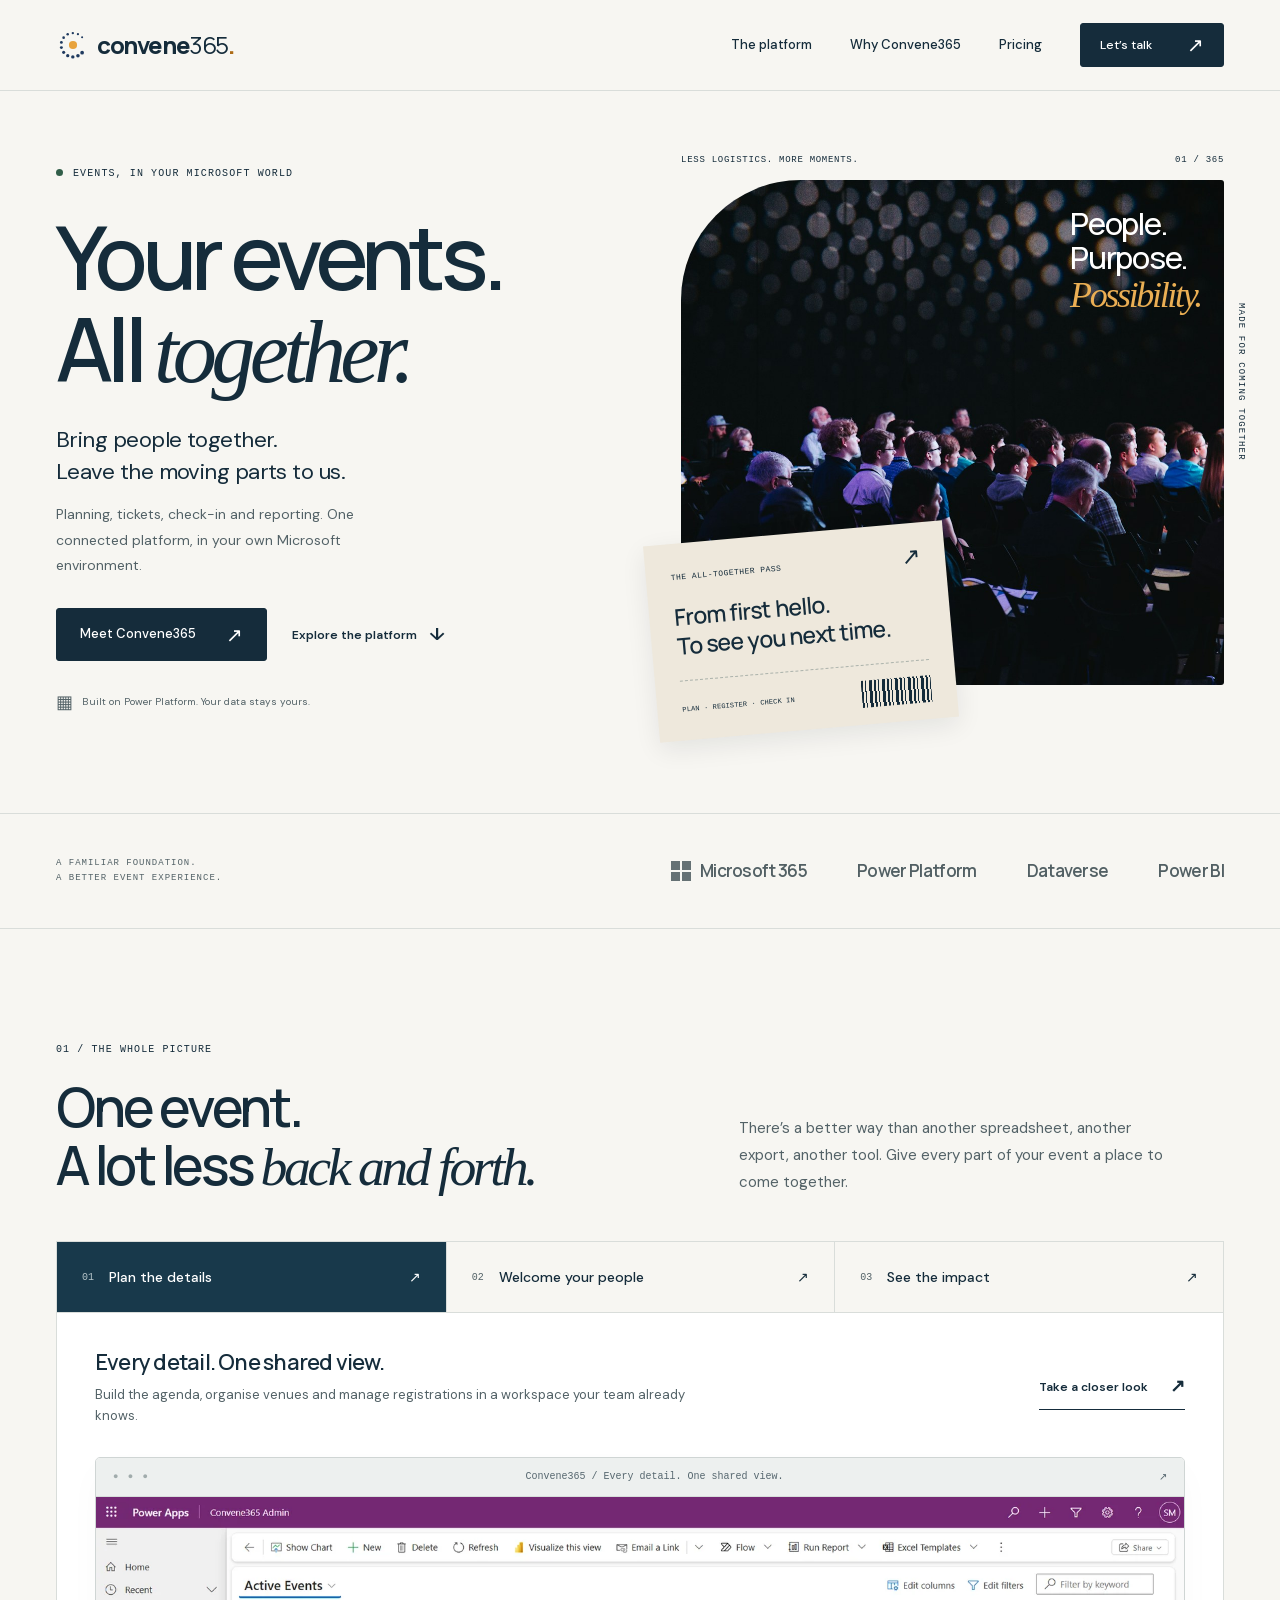
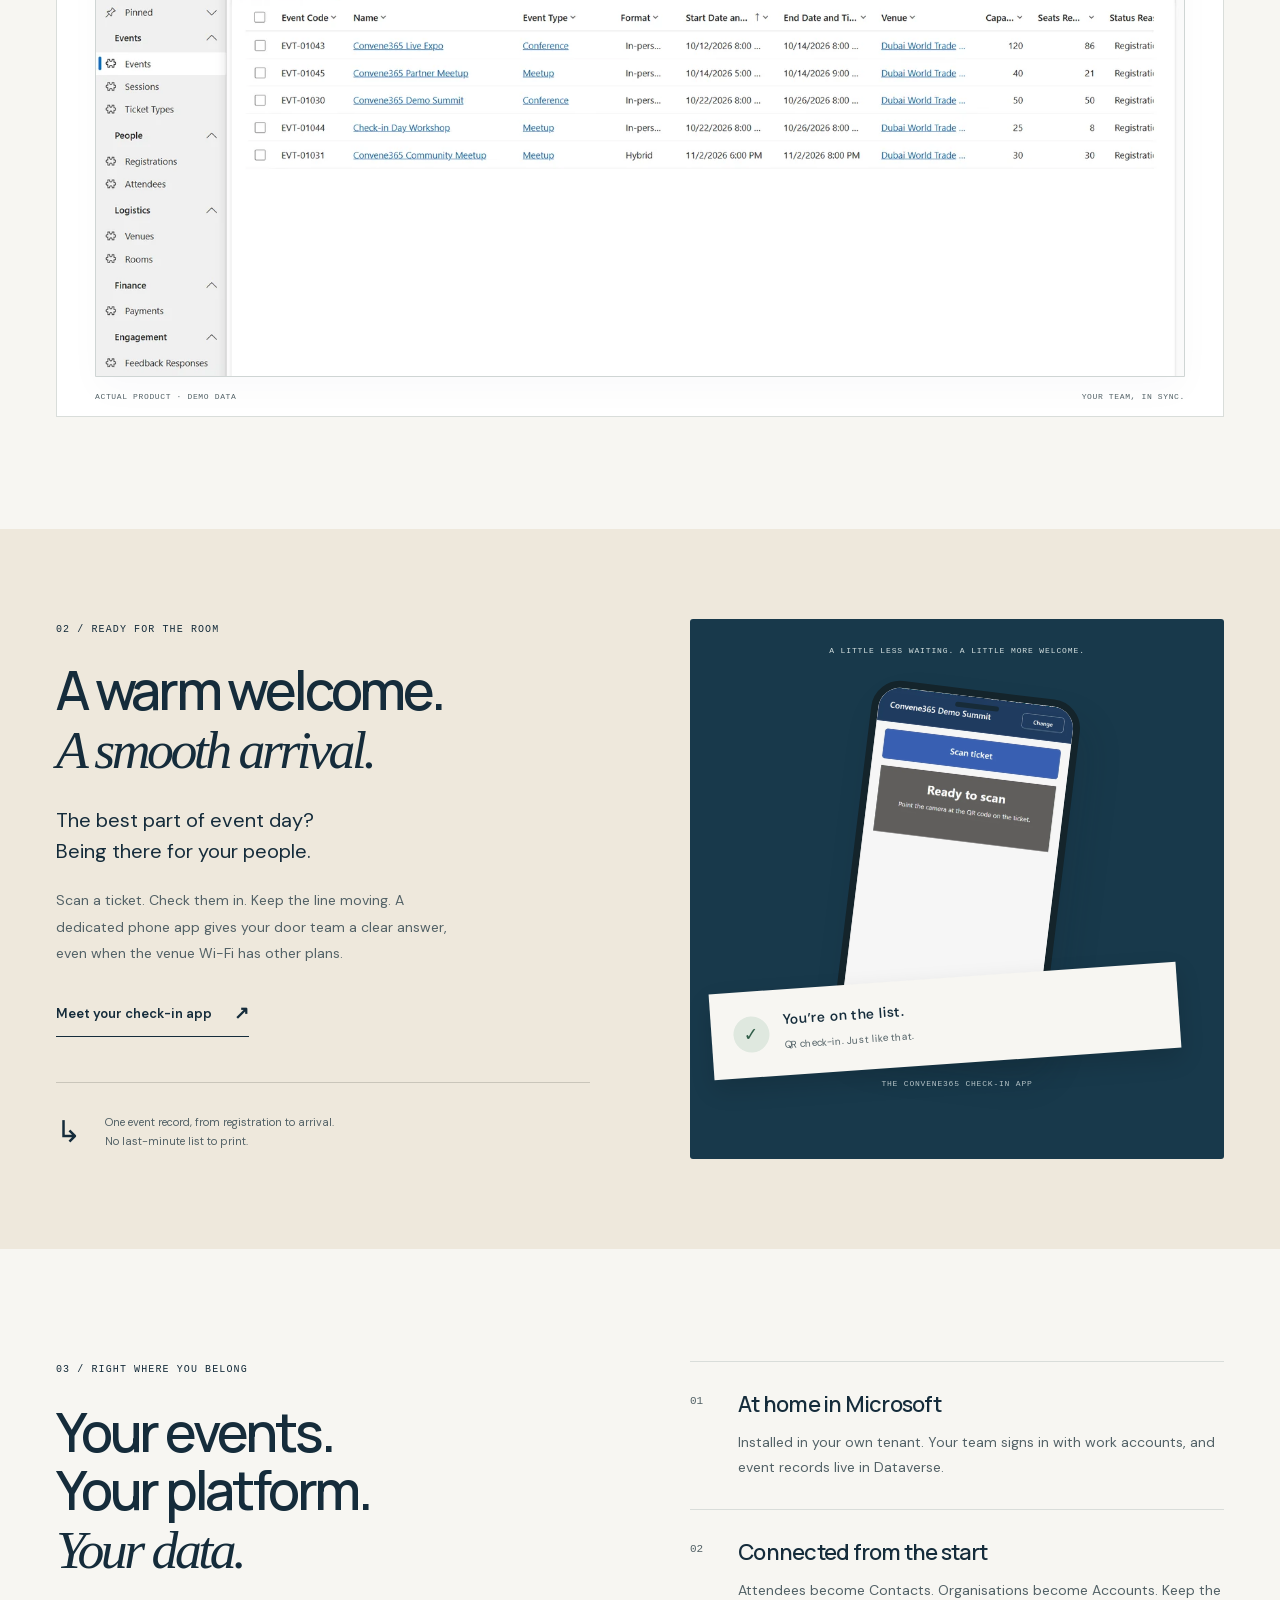
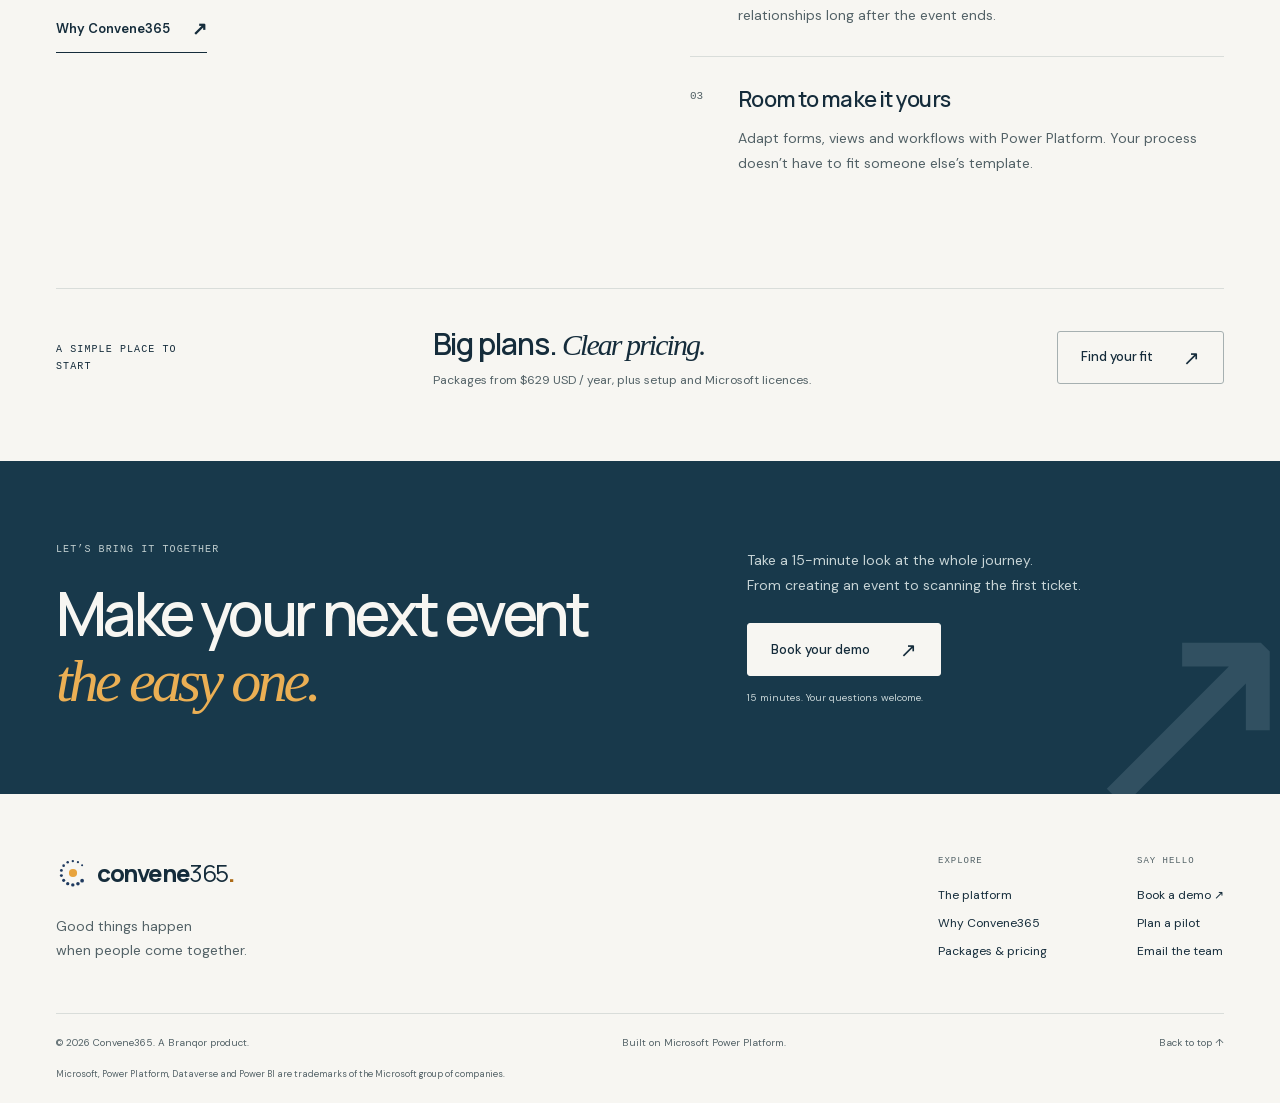
==== commit 65702dbc: "Updated pricing" ====
--- a/index.html
+++ b/index.html
@@ -394,7 +394,7 @@
         <div>
           <h3>Big plans. <em>Clear pricing.</em></h3>
           <p>
-            Packages from $1,500 USD / year, plus setup and Microsoft licences.
+            Packages from $629 USD / year, plus setup and Microsoft licences.
           </p>
         </div>
         <a class="button button-outline" href="pricing.html"
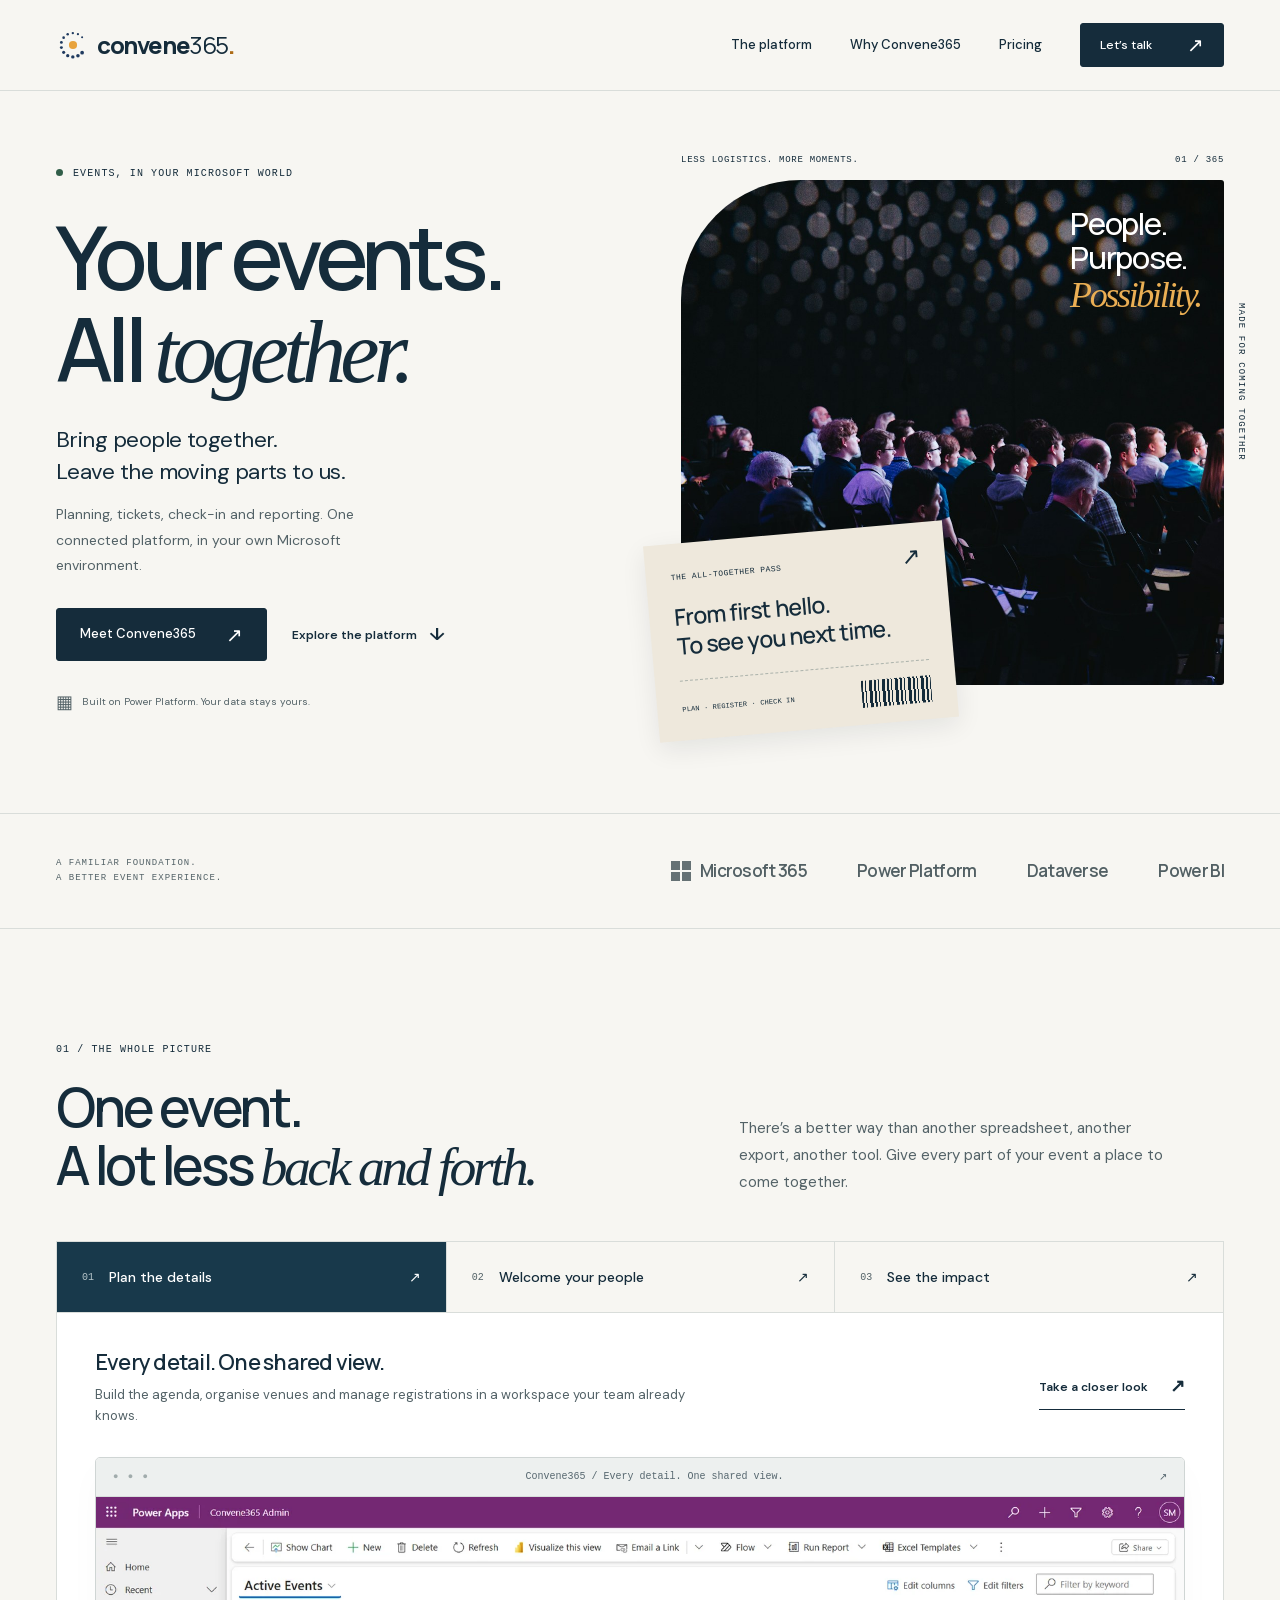
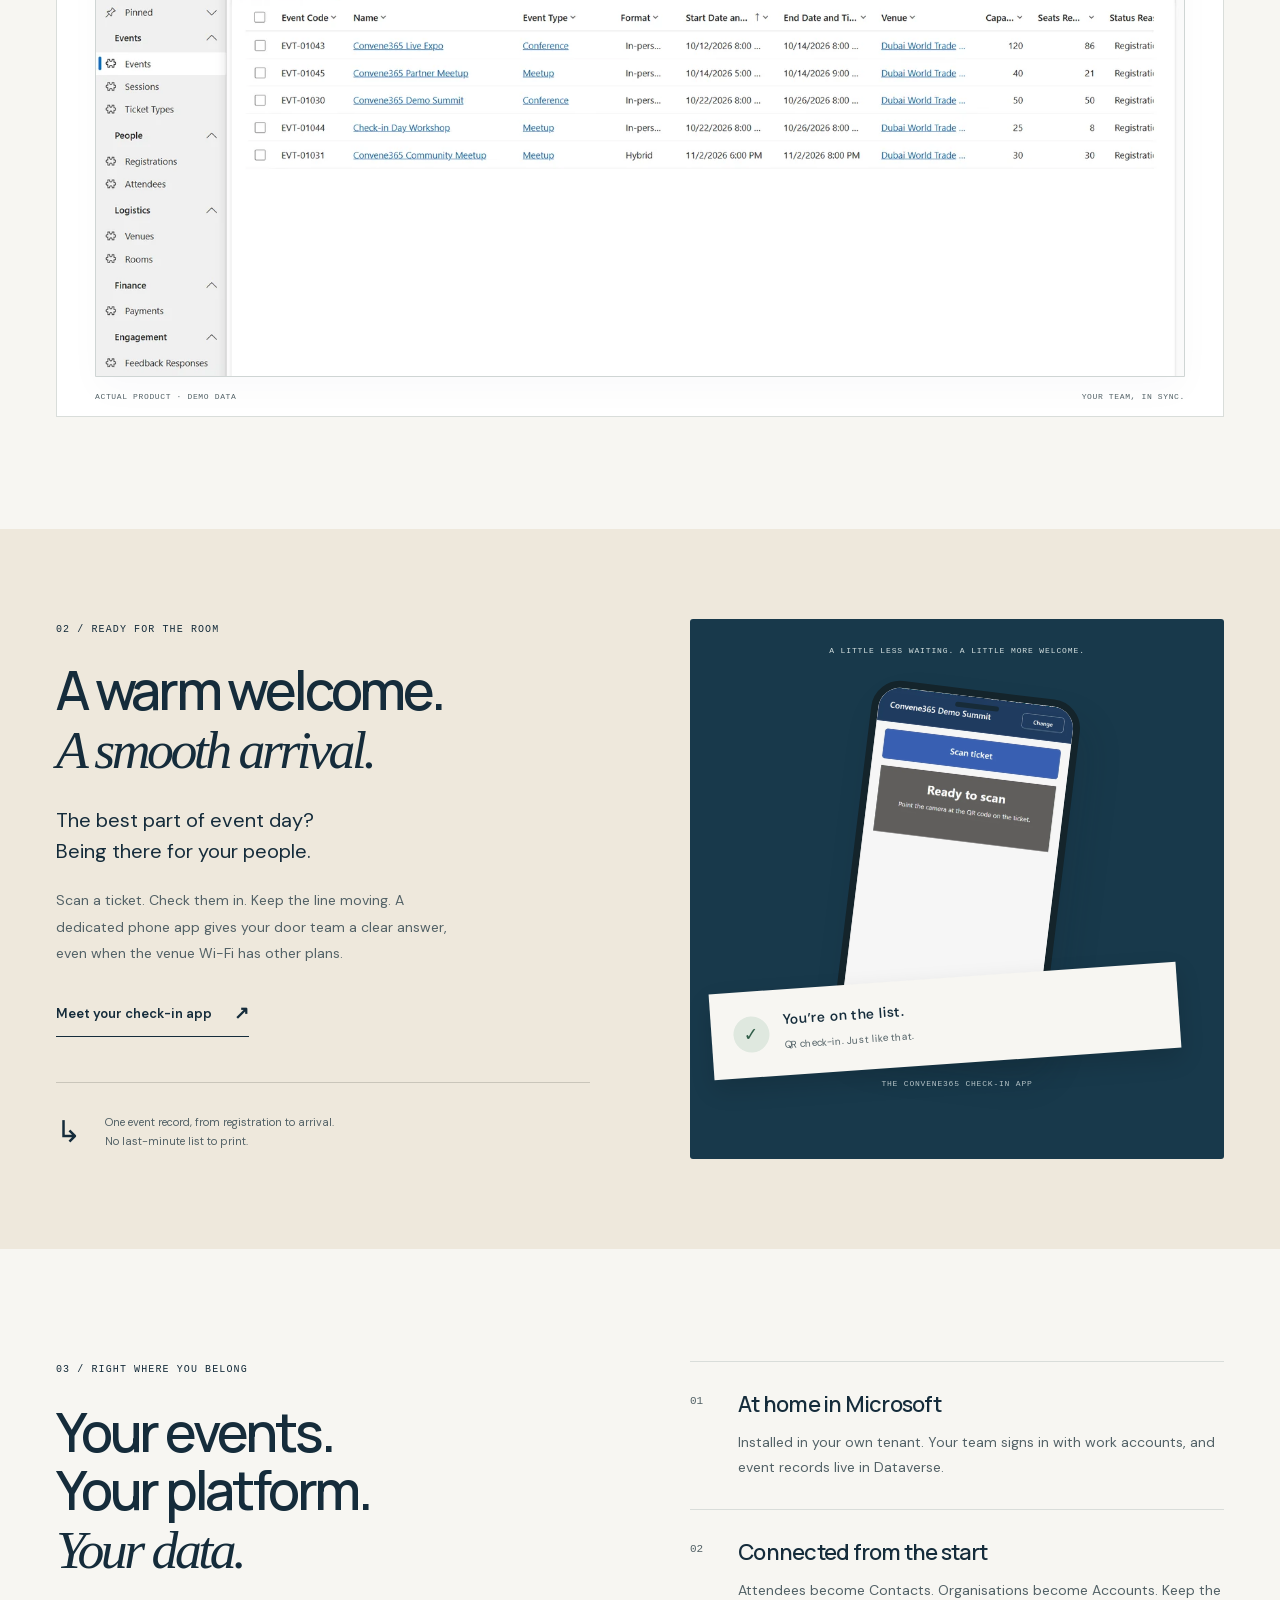
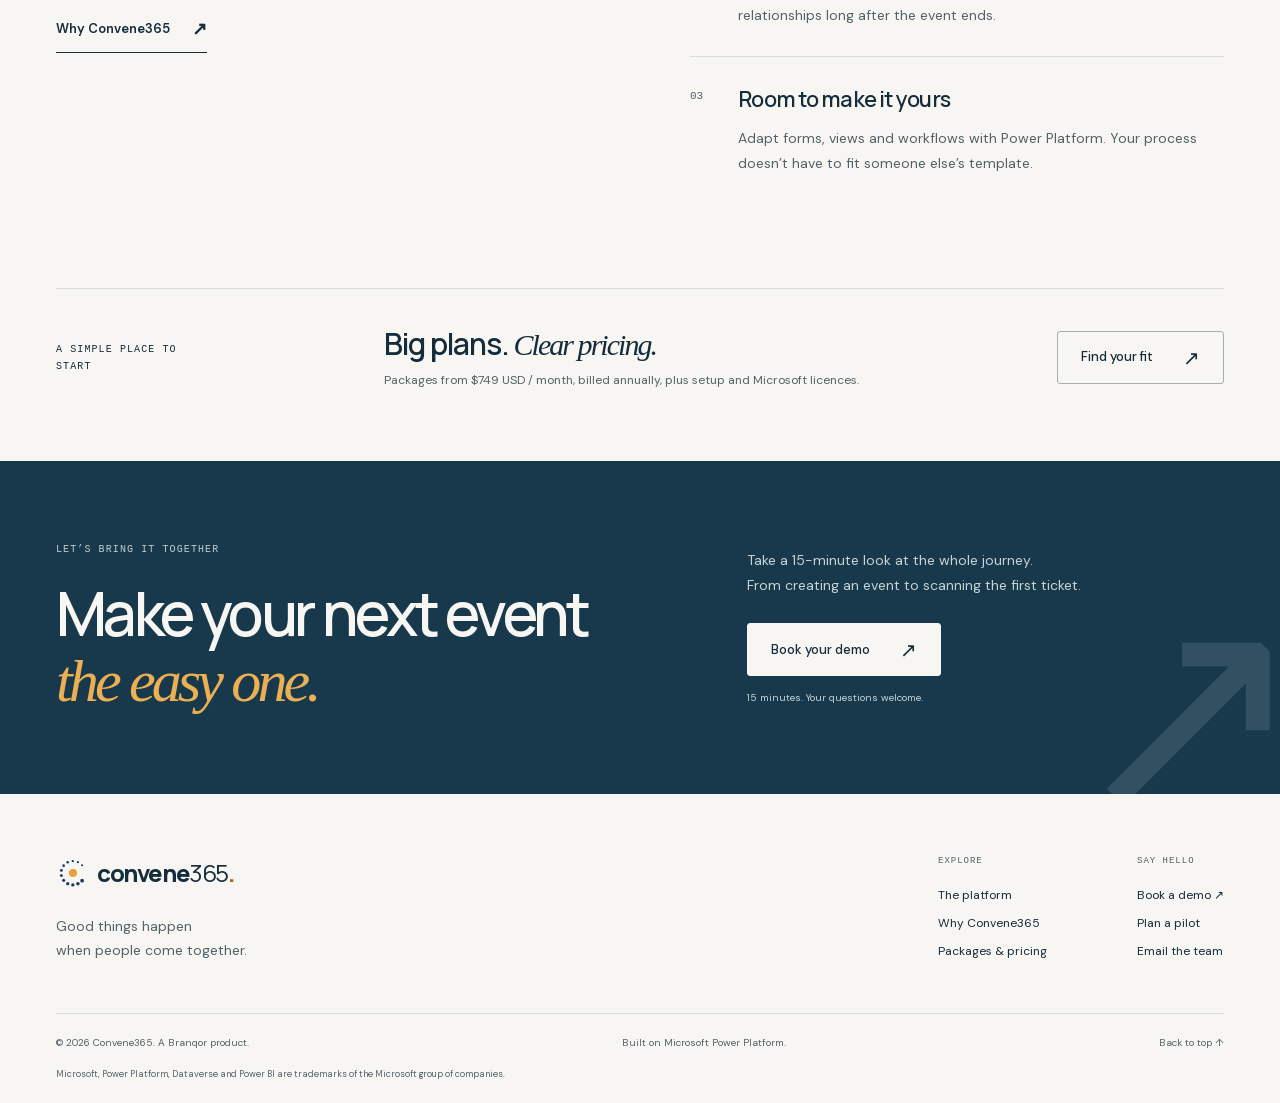
==== commit 968f5f3d: "new pricing" ====
--- a/index.html
+++ b/index.html
@@ -394,7 +394,7 @@
         <div>
           <h3>Big plans. <em>Clear pricing.</em></h3>
           <p>
-            Packages from $629 USD / year, plus setup and Microsoft licences.
+            Packages from $749 USD / month, billed annually, plus setup and Microsoft licences.
           </p>
         </div>
         <a class="button button-outline" href="pricing.html"
